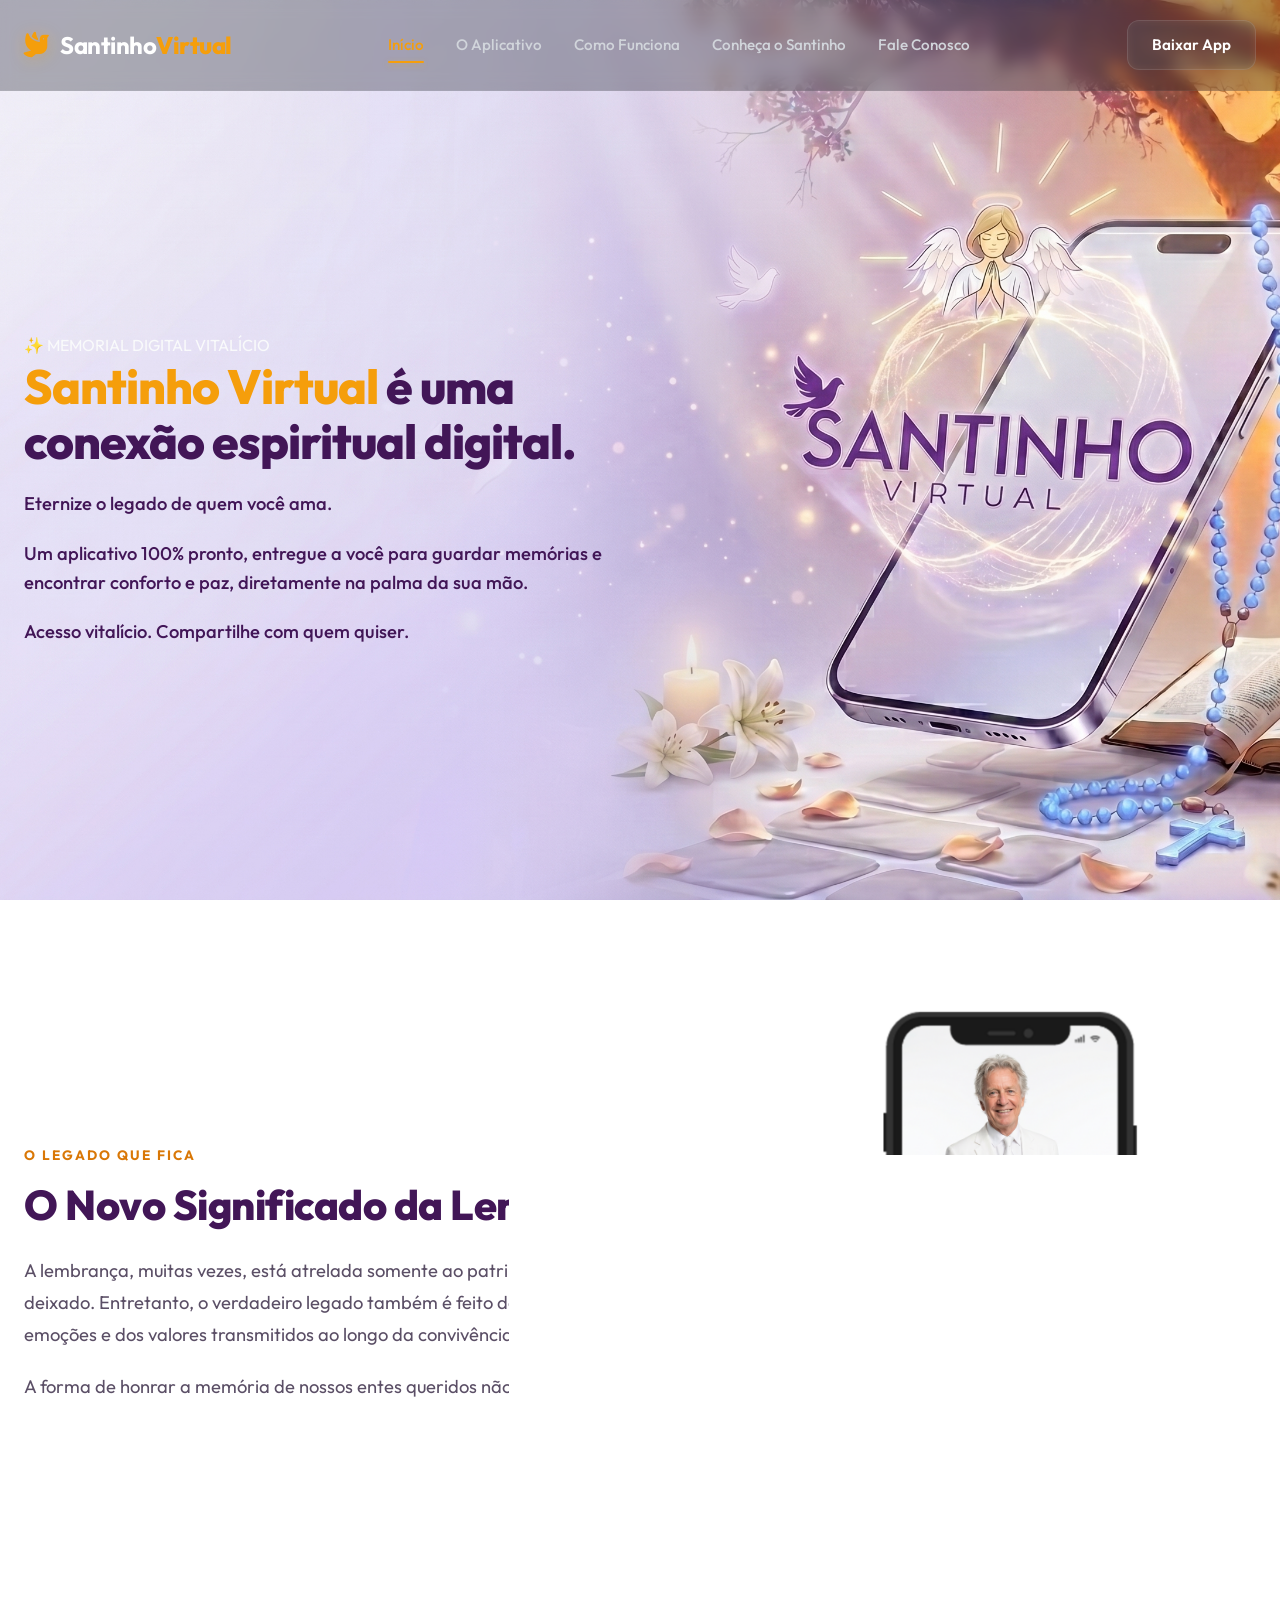
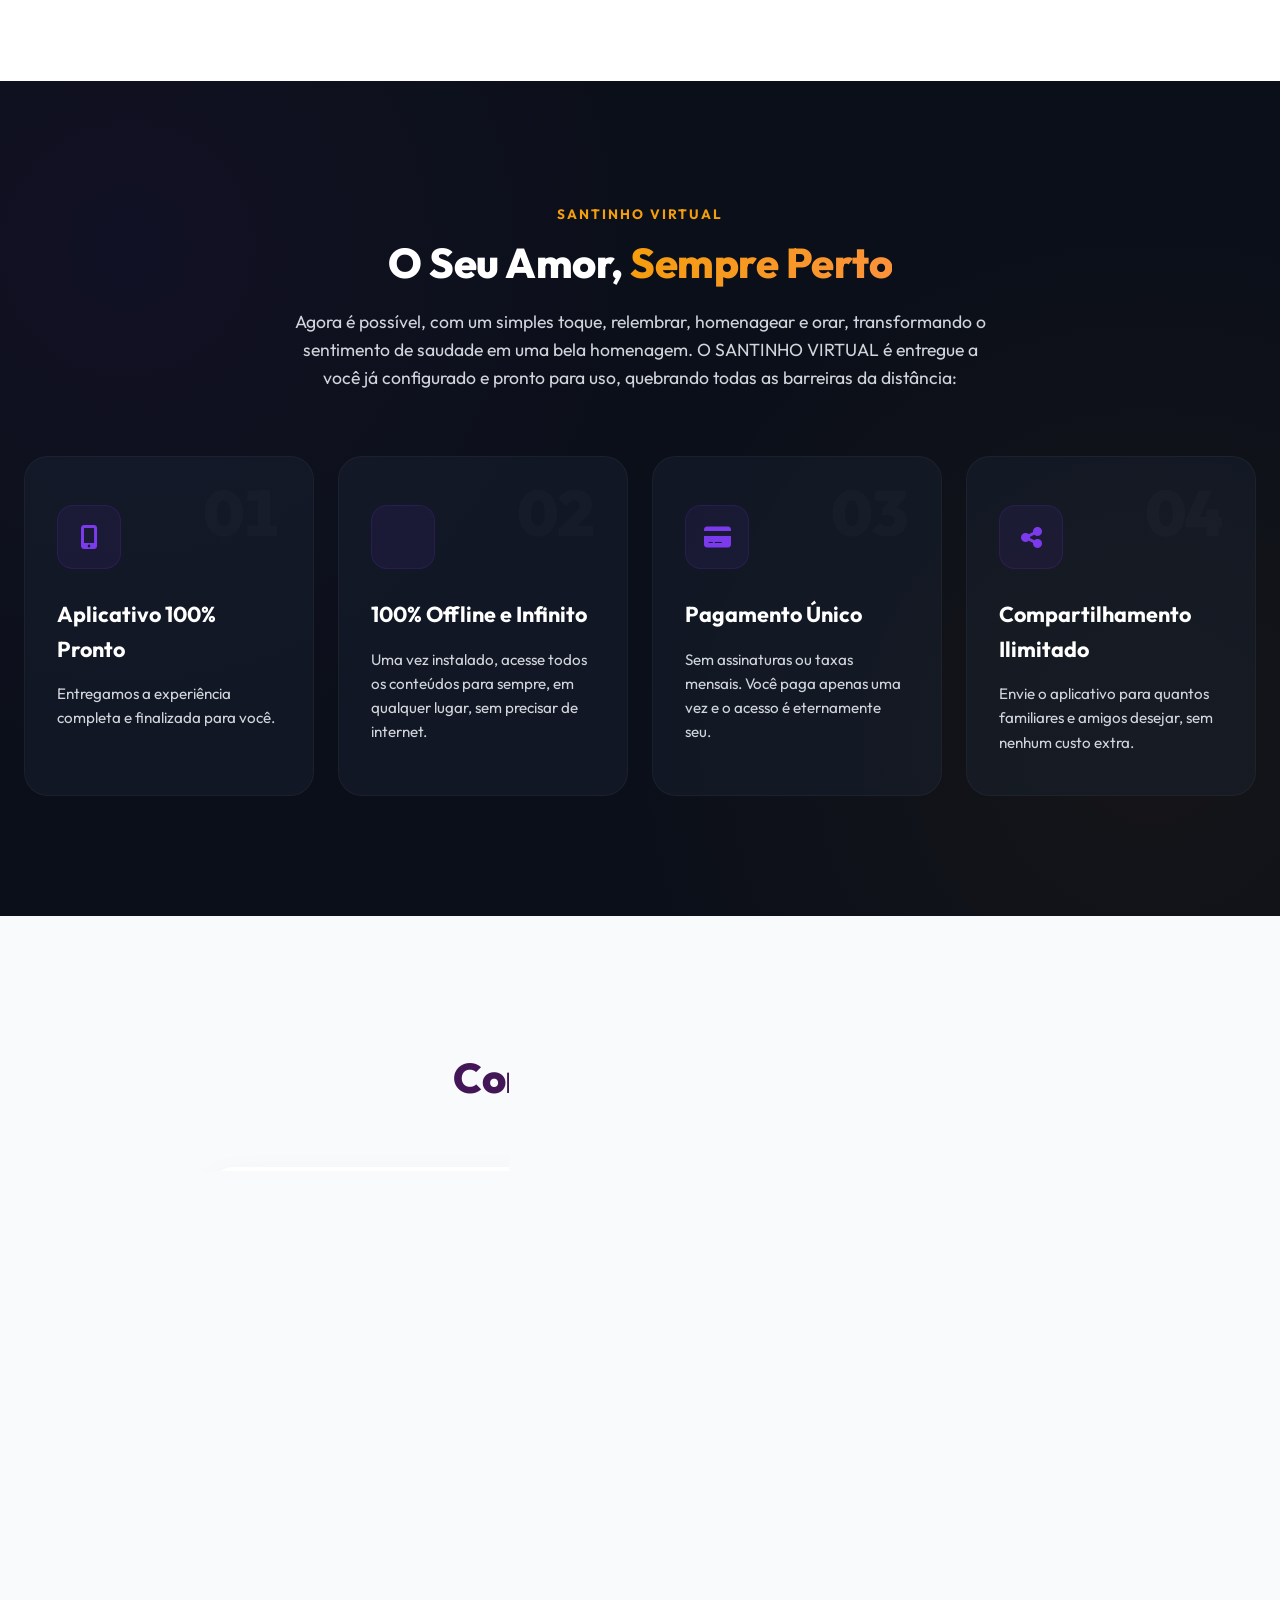
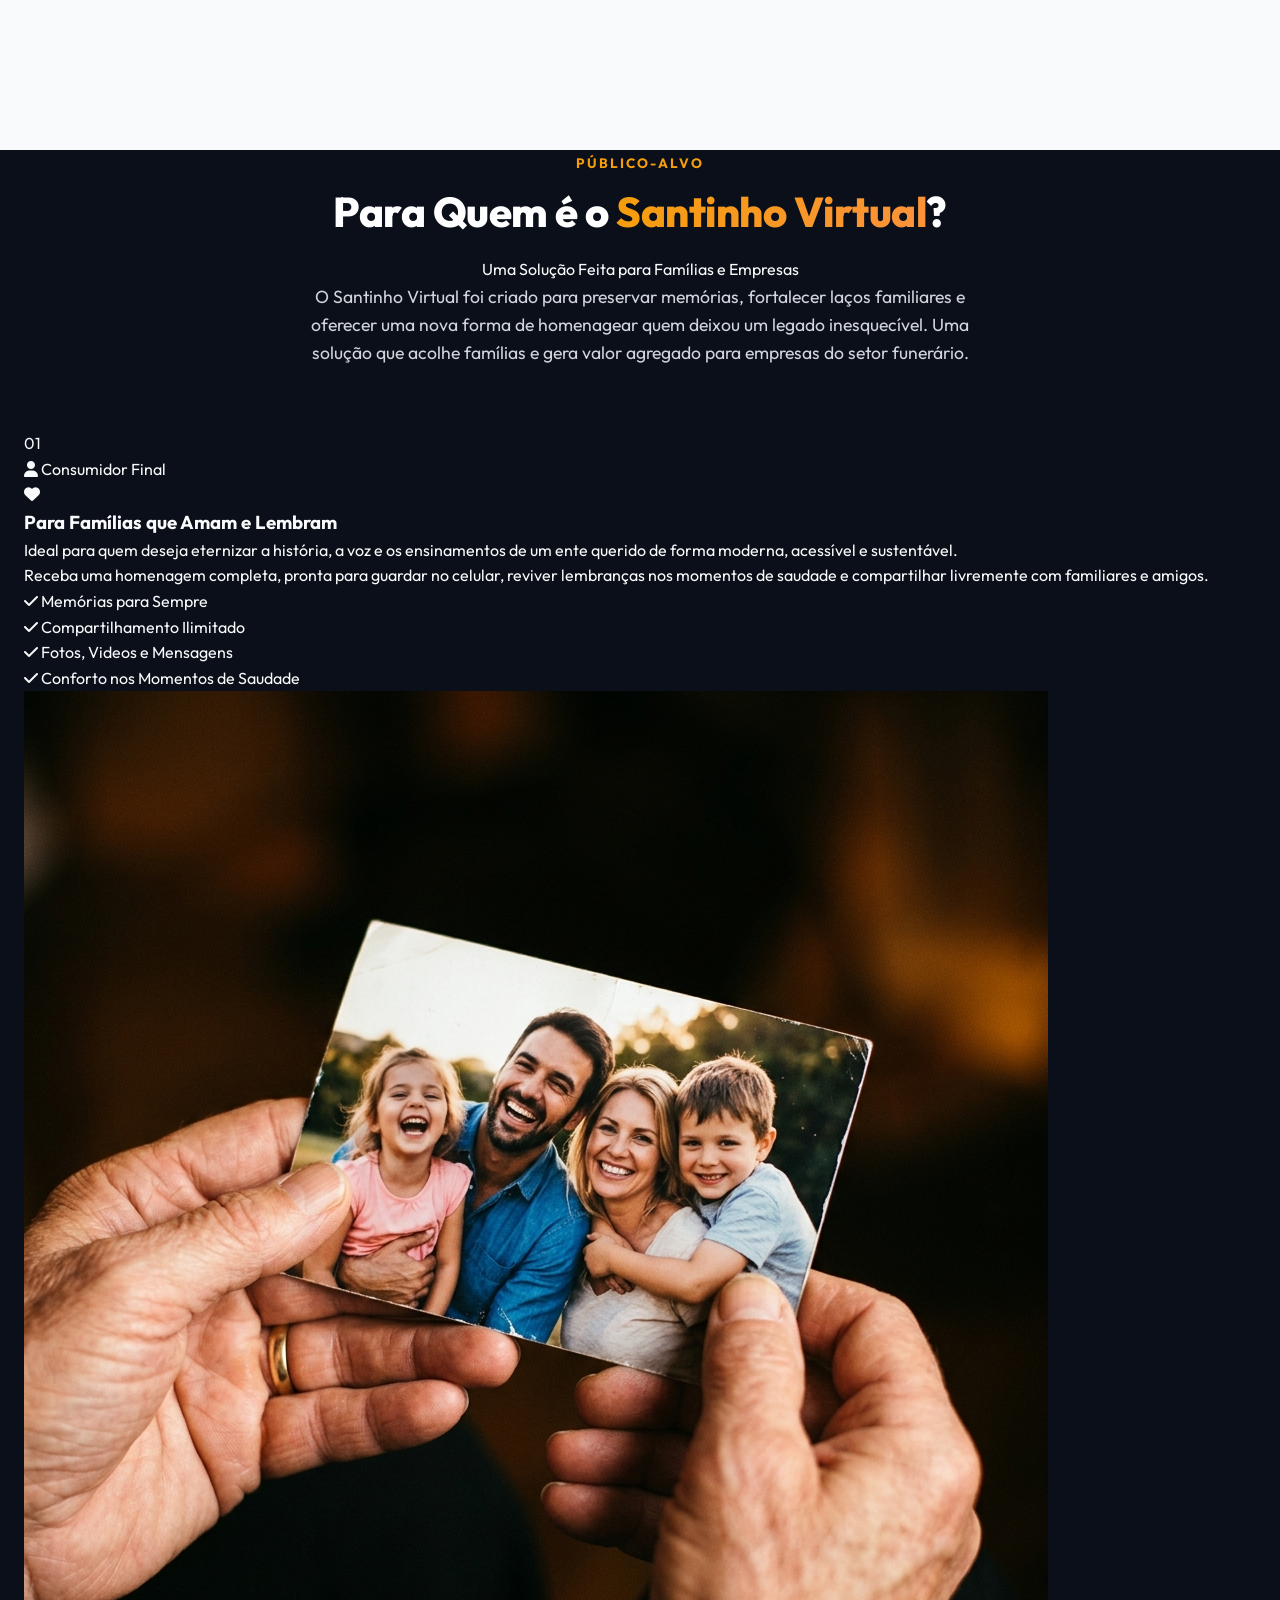
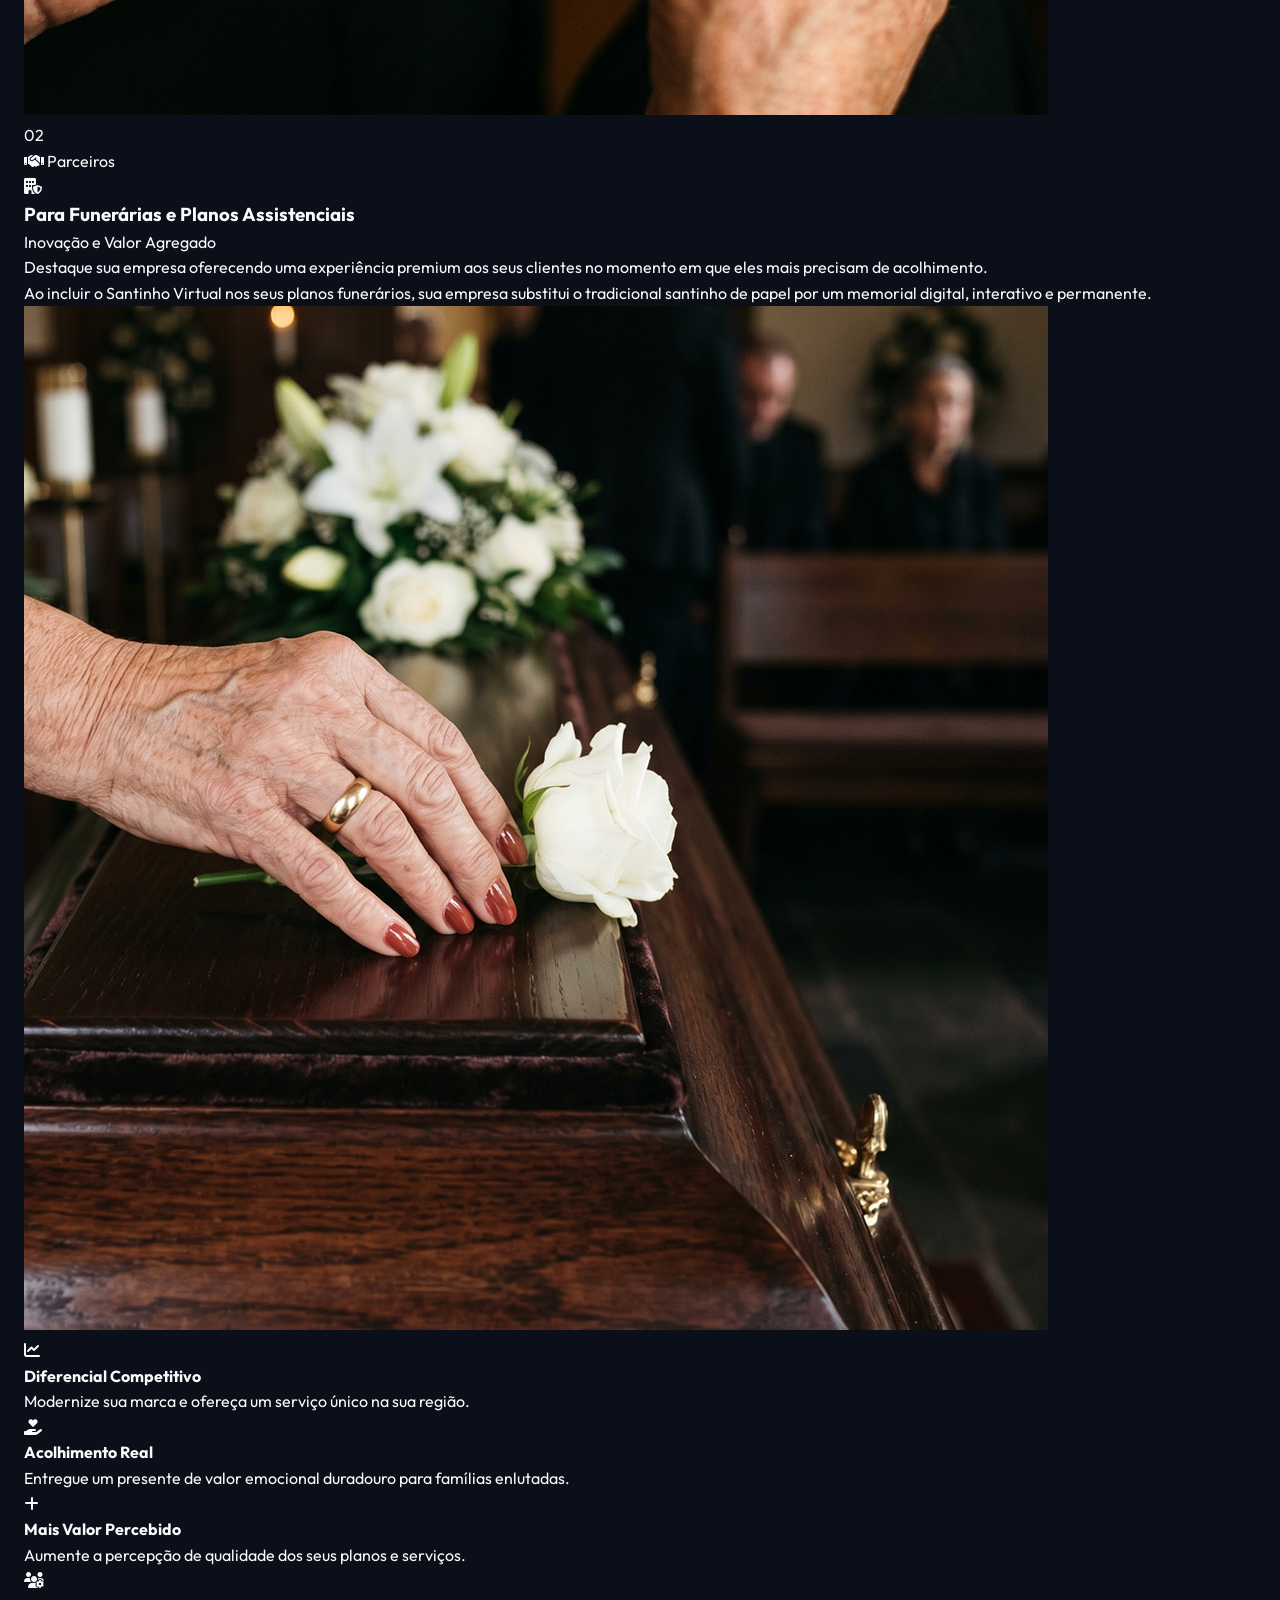
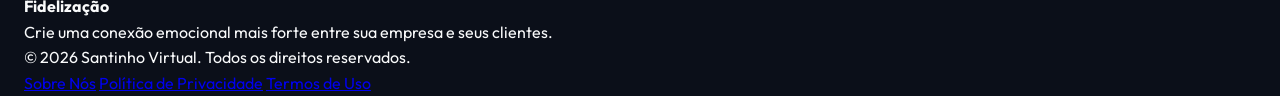
==== index.html @ 9a36e684 "chore: incrementa tags de cache busting no CSS e JS para forcar refresh" ====
<!DOCTYPE html>
<html lang="pt-BR">

<head>
    <meta charset="UTF-8">
    <meta name="viewport" content="width=device-width, initial-scale=1.0">
    <title>Santinho Virtual - Homenagens Digitais Eternas</title>
    <meta name="description"
        content="Santinho Virtual é o aplicativo ideal para preservar a memória de quem você ama de forma digna, eterna e acessível a qualquer momento.">
    <!-- Google Fonts -->
    <link rel="preconnect" href="https://fonts.googleapis.com">
    <link rel="preconnect" href="https://fonts.gstatic.com" crossorigin>
    <link href="https://fonts.googleapis.com/css2?family=Dancing+Script:wght@600;700&family=Outfit:wght@300;400;500;600;700;800&display=swap"
        rel="stylesheet">
    <!-- FontAwesome Icons for modern UI icons -->
    <link rel="stylesheet" href="https://cdnjs.cloudflare.com/ajax/libs/font-awesome/6.4.0/css/all.min.css">
    <!-- Stylesheet -->
    <link rel="stylesheet" href="style.css?v=38">
</head>

<body>

    <!-- Header / Navigation -->
    <header class="header">
        <div class="header-container">
            <div class="logo">
                <i class="fa-solid fa-dove logo-icon"></i>
                <span class="logo-text">Santinho<span>Virtual</span></span>
            </div>
            <nav class="nav-menu">
                <a href="#inicio" class="nav-link active">Início</a>
                <a href="#sobre" class="nav-link">O Aplicativo</a>
                <a href="#como-funciona" class="nav-link">Como Funciona</a>
                <a href="#conheca" class="nav-link">Conheça o Santinho</a>
                <a href="#contato" class="nav-link">Fale Conosco</a>
            </nav>
            <div class="header-cta">
                <a href="#baixar" class="btn btn-secondary">Baixar App</a>
            </div>
        </div>
    </header>

    <!-- Main Content -->
    <main>
        <!-- Hero Section -->
        <section id="inicio" class="hero-section">
            <div class="container hero-container">
                <div class="hero-content-wrapper">
                    <!-- Tag Premium for Desktop (16:9) -->
                    <div class="hero-tag-premium desktop-only">
                        <span class="tag-line"></span>✨ MEMORIAL DIGITAL VITALÍCIO
                    </div>
                    <!-- Title for Desktop (16:9) -->
                    <h1 class="hero-title desktop-only">
                        <span class="highlight-yellow">Santinho Virtual</span> é uma conexão espiritual digital.
                    </h1>



                    <div class="hero-desc-container">
                        <p class="hero-description">
                            Eternize o legado de quem você ama.
                        </p>
                        
                        <p class="hero-description">
                            Um aplicativo 100% pronto, entregue a você para guardar memórias e encontrar conforto e paz, diretamente na palma da sua mão.
                        </p>
                        
                        <p class="hero-description">
                            Acesso vitalício. Compartilhe com quem quiser.
                        </p>
                    </div>
                </div>
            </div>
        </section>

        <!-- Seção: O Novo Significado da Lembrança -->
        <section id="sobre" class="legacy-section">
            <div class="container legacy-container">
                <div class="legacy-grid">
                    
                    <!-- Text Column -->
                    <div class="legacy-content">
                        <span class="section-subtitle gold-text">O Legado que Fica</span>
                        <h2 class="legacy-title">O Novo Significado da Lembrança</h2>
                        <p class="legacy-text">
                            A lembrança, muitas vezes, está atrelada somente ao patrimônio material deixado. Entretanto, o verdadeiro legado também é feito dos ensinamentos, das emoções e dos valores transmitidos ao longo da convivência.
                        </p>
                        <p class="legacy-text">
                            A forma de honrar a memória de nossos entes queridos não pode e não deve ficar presa somente ao ato do deslocamento físico ao local da sepultura.
                        </p>
                    </div>

                    <!-- Image Column -->
                    <div class="legacy-image-wrapper">
                        <div class="mockup-glow-back"></div>
                        <div class="desktop-phone-mockup">
                            <div class="phone-dynamic-island"></div>
                            <div class="phone-screen">
                                <img src="BG IMAGENS/9x16 Jorge Montserrat.png" alt="Memorial Jorge Montserrat" class="legacy-img">
                            </div>
                        </div>
                    </div>

                </div>
            </div>
        </section>

        <!-- Como Funciona Section -->
        <section id="como-funciona" class="steps-section">
            <div class="container">
                <div class="section-header">
                    <span class="section-subtitle">Santinho Virtual</span>
                    <h2 class="section-title">O Seu Amor, <span class="highlight">Sempre Perto</span></h2>
                    <p class="section-desc">Agora é possível, com um simples toque, relembrar, homenagear e orar, transformando o sentimento de saudade em uma bela homenagem. O SANTINHO VIRTUAL é entregue a você já configurado e pronto para uso, quebrando todas as barreiras da distância:</p>
                </div>

                <div class="steps-grid">
                    <!-- Step 1 -->
                    <div class="step-card">
                        <div class="step-number">01</div>
                        <div class="step-icon-wrapper">
                            <i class="fa-solid fa-mobile-screen-button"></i>
                        </div>
                        <h3 class="step-card-title">Aplicativo 100% Pronto</h3>
                        <p class="step-card-desc">Entregamos a experiência completa e finalizada para você.</p>
                    </div>

                    <!-- Step 2 -->
                    <div class="step-card">
                        <div class="step-number">02</div>
                        <div class="step-icon-wrapper">
                            <i class="fa-solid fa-wifi-slash"></i>
                        </div>
                        <h3 class="step-card-title">100% Offline e Infinito</h3>
                        <p class="step-card-desc">Uma vez instalado, acesse todos os conteúdos para sempre, em qualquer lugar, sem precisar de internet.</p>
                    </div>

                    <!-- Step 3 -->
                    <div class="step-card">
                        <div class="step-number">03</div>
                        <div class="step-icon-wrapper">
                            <i class="fa-solid fa-credit-card"></i>
                        </div>
                        <h3 class="step-card-title">Pagamento Único</h3>
                        <p class="step-card-desc">Sem assinaturas ou taxas mensais. Você paga apenas uma vez e o acesso é eternamente seu.</p>
                    </div>

                    <!-- Step 4 -->
                    <div class="step-card">
                        <div class="step-number">04</div>
                        <div class="step-icon-wrapper">
                            <i class="fa-solid fa-share-nodes"></i>
                        </div>
                        <h3 class="step-card-title">Compartilhamento Ilimitado</h3>
                        <p class="step-card-desc">Envie o aplicativo para quantos familiares e amigos desejar, sem nenhum custo extra.</p>
                    </div>
                </div>
            </div>
        </section>

        <!-- Conheça o Santinho Video Section -->
        <section id="conheca" class="video-section">
            <div class="container">
                <div class="section-header">
                    <span class="section-subtitle">Demonstração</span>
                    <h2 class="section-title">Conheça o <span class="highlight">Santinho</span></h2>
                </div>
                <div class="video-wrapper desktop-only monitor-mockup">
                    <div class="monitor-screen">
                        <video class="app-video" id="desktop-video">
                            <source src="https://lueblrcuerycimfpcvba.supabase.co/storage/v1/object/public/SANTINHO%20VIRTUAL/SANTINHO%2016x9%20final.mp4" type="video/mp4">
                            Seu navegador não suporta a tag de vídeo.
                        </video>
                        <div class="video-overlay" id="video-overlay">
                            <div class="play-button-wrapper">
                                <div class="play-button-glow"></div>
                                <button class="custom-play-btn" aria-label="Play Video">
                                    <i class="fa-solid fa-play"></i>
                                </button>
                            </div>
                            <span class="video-overlay-text">ASSISTIR DEMONSTRAÇÃO</span>
                        </div>
                    </div>
                    <div class="monitor-stand"></div>
                    <div class="monitor-base"></div>
                </div>
                <div class="video-wrapper mobile-only">
                    <video controls class="app-video">
                        <source src="https://lueblrcuerycimfpcvba.supabase.co/storage/v1/object/public/SANTINHO%20VIRTUAL/SANTINHO%209x16%20final.mp4" type="video/mp4">
                        Seu navegador não suporta a tag de vídeo.
                    </video>
                </div>
            </div>
        </section>

        <!-- Para Quem é o Santinho Virtual Section -->
        <section id="para-quem" class="audience-section desktop-only">
            <div class="container">
                <div class="section-header">
                    <span class="section-subtitle">Público-Alvo</span>
                    <h2 class="section-title highlight-main-title">Para Quem é o <span class="highlight">Santinho Virtual</span>?</h2>
                    <p class="section-subtitle-highlight">Uma Solução Feita para Famílias e Empresas</p>
                    <p class="section-desc">O Santinho Virtual foi criado para preservar memórias, fortalecer laços familiares e oferecer uma nova forma de homenagear quem deixou um legado inesquecível. Uma solução que acolhe famílias e gera valor agregado para empresas do setor funerário.</p>
                </div>
                
                <div class="audience-grid">
                    <!-- CARD 01 - CONSUMIDOR FINAL -->
                    <div class="audience-box family-box">
                        <div class="audience-number">01</div>
                        <div class="box-badge purple-badge"><i class="fa-solid fa-user"></i> Consumidor Final</div>
                        
                        <div class="audience-icon-wrapper family-icon">
                            <i class="fa-solid fa-heart"></i>
                        </div>
                        
                        <h3 class="audience-card-title">Para Famílias que Amam e Lembram</h3>
                        
                        <div class="audience-card-desc">
                            <p class="highlight-text-purple">Ideal para quem deseja eternizar a história, a voz e os ensinamentos de um ente querido de forma moderna, acessível e sustentável.</p>
                            <p>Receba uma homenagem completa, pronta para guardar no celular, reviver lembranças nos momentos de saudade e compartilhar livremente com familiares e amigos.</p>
                        </div>
                        
                        <!-- Badges Grid -->
                        <div class="audience-badges-grid">
                            <div class="badge-item"><i class="fa-solid fa-check check-icon"></i> Memórias para Sempre</div>
                            <div class="badge-item"><i class="fa-solid fa-check check-icon"></i> Compartilhamento Ilimitado</div>
                            <div class="badge-item"><i class="fa-solid fa-check check-icon"></i> Fotos, Videos e Mensagens</div>
                            <div class="badge-item"><i class="fa-solid fa-check check-icon"></i> Conforto nos Momentos de Saudade</div>
                        </div>
                        
                        <!-- Emotional Image Wrapper -->
                        <div class="emotional-image-container">
                            <img src="BG IMAGENS/family_memories.png" alt="Memórias de Família" class="emotional-img">
                            <div class="emotional-img-overlay"></div>
                        </div>
                    </div>
                    
                    <!-- CARD 02 - PARCEIROS -->
                    <div class="audience-box business-box">
                        <div class="audience-number">02</div>
                        <div class="box-badge blue-badge"><i class="fa-solid fa-handshake"></i> Parceiros</div>
                        
                        <div class="audience-icon-wrapper business-icon">
                            <i class="fa-solid fa-building-shield"></i>
                        </div>
                        
                        <h3 class="audience-card-title">Para Funerárias e Planos Assistenciais</h3>
                        <div class="business-subtitle-accent">Inovação e Valor Agregado</div>
                        
                        <div class="audience-card-desc">
                            <p class="highlight-text-blue">Destaque sua empresa oferecendo uma experiência premium aos seus clientes no momento em que eles mais precisam de acolhimento.</p>
                            <p>Ao incluir o Santinho Virtual nos seus planos funerários, sua empresa substitui o tradicional santinho de papel por um memorial digital, interativo e permanente.</p>
                        </div>
                        
                        <!-- Emotional Image Wrapper -->
                        <div class="emotional-image-container">
                            <img src="BG IMAGENS/Mao flor2.jpg" alt="Acolhimento Corporativo" class="emotional-img">
                            <div class="emotional-img-overlay"></div>
                        </div>
                        
                        <!-- Differentials Grid -->
                        <div class="differentials-grid">
                            <!-- Box 1 -->
                            <div class="diff-card">
                                <div class="diff-icon"><i class="fa-solid fa-chart-line"></i></div>
                                <h4>Diferencial Competitivo</h4>
                                <p>Modernize sua marca e ofereça um serviço único na sua região.</p>
                            </div>
                            <!-- Box 2 -->
                            <div class="diff-card">
                                <div class="diff-icon"><i class="fa-solid fa-hand-holding-heart"></i></div>
                                <h4>Acolhimento Real</h4>
                                <p>Entregue um presente de valor emocional duradouro para famílias enlutadas.</p>
                            </div>
                            <!-- Box 3 -->
                            <div class="diff-card">
                                <div class="diff-icon"><i class="fa-solid fa-plus"></i></div>
                                <h4>Mais Valor Percebido</h4>
                                <p>Aumente a percepção de qualidade dos seus planos e serviços.</p>
                            </div>
                            <!-- Box 4 -->
                            <div class="diff-card">
                                <div class="diff-icon"><i class="fa-solid fa-users-gear"></i></div>
                                <h4>Fidelização</h4>
                                <p>Crie uma conexão emocional mais forte entre sua empresa e seus clientes.</p>
                            </div>
                        </div>
                    </div>
                </div>
            </div>
        </section>

    </main>

    <!-- Fale Conosco / Rodapé -->
    <footer id="contato" class="footer-section">
        <div class="container footer-container">
            <!-- Bottom Footer Area -->
            <div class="footer-bottom">
                <p>&copy; 2026 Santinho Virtual. Todos os direitos reservados.</p>
                <div class="footer-links">
                    <a href="#inicio">Sobre Nós</a>
                    <a href="#privacidade">Política de Privacidade</a>
                    <a href="#termos">Termos de Uso</a>
                </div>
            </div>
        </div>
    </footer>

    <!-- JavaScript -->
    <script src="main.js?v=38"></script>
</body>

</html>
---- style.css ----
/* Design System & Variables */
:root {
    --primary-color: #5b21b6; /* Rich Purple */
    --primary-light: #7c3aed;
    --accent-color: #d97706; /* Warm Amber/Gold */
    --accent-light: #f59e0b;
    --text-main: #f9fafb; /* Off-white for high contrast on dark bg */
    --text-muted: #d1d5db; /* Light gray */
    --bg-overlay: rgba(10, 15, 30, 0.45); /* Dark screen for legibility */
    --glass-bg: rgba(15, 23, 42, 0.65); /* Modern slate glass */
    --glass-border: rgba(255, 255, 255, 0.08);
    --gold: #f59e0b;
    --font-sans: 'Outfit', sans-serif;
    --transition-smooth: all 0.4s cubic-bezier(0.16, 1, 0.3, 1);
    --transition-fast: all 0.2s ease;
    --border-radius-lg: 24px;
    --border-radius-md: 12px;
}

/* CSS Reset & Base Settings */
* {
    margin: 0;
    padding: 0;
    box-sizing: border-box;
}

html {
    scroll-behavior: smooth;
    font-family: var(--font-sans);
    background-color: #0b0f19;
    color: var(--text-main);
}

body {
    min-height: 100vh;
    overflow-x: hidden;
    line-height: 1.6;
}

/* Scrollbar Customization */
::-webkit-scrollbar {
    width: 8px;
}
::-webkit-scrollbar-track {
    background: #0b0f19;
}
::-webkit-scrollbar-thumb {
    background: #1e293b;
    border-radius: 4px;
}
::-webkit-scrollbar-thumb:hover {
    background: var(--primary-light);
}

/* Layout Utilities */
.container {
    width: 100%;
    max-width: 1280px;
    margin: 0 auto;
    padding: 0 24px;
}

.mobile-only {
    display: none !important;
}

/* Header & Navigation Styling */
.header {
    position: fixed;
    top: 0;
    left: 0;
    width: 100%;
    z-index: 1000;
    padding: 20px 0;
    background: rgba(11, 15, 25, 0.3);
    backdrop-filter: blur(8px);
    -webkit-backdrop-filter: blur(8px);
    border-bottom: 1px solid rgba(255, 255, 255, 0.04);
    transition: var(--transition-smooth);
}

.header.scrolled {
    padding: 12px 0;
    background: rgba(11, 15, 25, 0.85);
    border-bottom: 1px solid rgba(255, 255, 255, 0.08);
}

.header-container {
    display: flex;
    justify-content: space-between;
    align-items: center;
    max-width: 1280px;
    margin: 0 auto;
    padding: 0 24px;
}

.logo {
    display: flex;
    align-items: center;
    gap: 10px;
    text-decoration: none;
    font-size: 1.5rem;
    font-weight: 700;
    color: #fff;
    cursor: pointer;
}

.logo-icon {
    color: var(--accent-light);
    font-size: 1.6rem;
    filter: drop-shadow(0 2px 8px rgba(245, 158, 11, 0.3));
    animation: float 4s ease-in-out infinite;
}

.logo-text {
    letter-spacing: -0.5px;
}

.logo-text span {
    color: var(--accent-light);
    font-weight: 800;
}

.nav-menu {
    display: flex;
    align-items: center;
    gap: 32px;
}

.nav-link {
    text-decoration: none;
    color: var(--text-muted);
    font-size: 0.95rem;
    font-weight: 500;
    transition: var(--transition-fast);
    position: relative;
    padding: 6px 0;
}

.nav-link:hover {
    color: #fff;
}

.nav-link.active {
    color: var(--accent-light);
}

.nav-link.active::after {
    content: '';
    position: absolute;
    bottom: 0;
    left: 0;
    width: 100%;
    height: 2px;
    background: var(--accent-light);
    border-radius: 2px;
    box-shadow: 0 2px 6px rgba(245, 158, 11, 0.4);
}

/* Buttons System */
.btn {
    display: inline-flex;
    align-items: center;
    justify-content: center;
    gap: 10px;
    padding: 12px 24px;
    border-radius: var(--border-radius-md);
    font-weight: 600;
    font-size: 0.95rem;
    text-decoration: none;
    cursor: pointer;
    transition: var(--transition-smooth);
    border: none;
}

.btn-primary {
    background: linear-gradient(135deg, var(--primary-light) 0%, var(--primary-color) 100%);
    color: #fff;
    box-shadow: 0 4px 20px rgba(124, 58, 237, 0.3);
}

.btn-primary:hover {
    transform: translateY(-2px);
    box-shadow: 0 8px 25px rgba(124, 58, 237, 0.5);
    background: linear-gradient(135deg, #8b5cf6 0%, #6d28d9 100%);
}

.btn-primary:active {
    transform: translateY(0);
}

.btn-secondary {
    background: rgba(255, 255, 255, 0.1);
    color: #fff;
    border: 1px solid rgba(255, 255, 255, 0.1);
    backdrop-filter: blur(5px);
    -webkit-backdrop-filter: blur(5px);
}

.btn-secondary:hover {
    background: rgba(255, 255, 255, 0.2);
    border-color: rgba(255, 255, 255, 0.3);
}

.btn-outline {
    background: transparent;
    color: #fff;
    border: 1.5px solid rgba(255, 255, 255, 0.3);
}

.btn-outline:hover {
    background: rgba(255, 255, 255, 0.08);
    border-color: #fff;
}

.btn-lg {
    padding: 16px 36px;
    font-size: 1.05rem;
    border-radius: 16px;
}

.text-gold {
    color: var(--gold);
}

/* Hero Section Base */
.hero-section {
    position: relative;
    min-height: 100vh;
    width: 100%;
    display: flex;
    align-items: center;
    padding-top: 100px; /* Leave space for Header */
    
    /* Background Default - Desktop (16:9) */
    background-image: url('BG IMAGENS/bg 16x9 tela 1.jpeg');
    background-size: cover;
    background-position: center;
    background-repeat: no-repeat;
    background-attachment: scroll;
}

/* Dark subtle overlay - DISABLED TO MAKE BG 100% SHARP */
.hero-overlay {
    display: none;
}

/* Hero Container */
.hero-container {
    position: relative;
    z-index: 2;
    display: flex;
    justify-content: flex-start;
    align-items: center;
    min-height: calc(100vh - 100px);
    width: 100%;
}

.hero-content-wrapper {
    max-width: 650px;
    width: 100%;
    animation: fadeInUp 1s cubic-bezier(0.16, 1, 0.3, 1) forwards;
}

/* Text directly on top of BG - No Box */
.hero-card {
    position: relative;
    overflow: visible;
    padding: 0;
}

/* Glow element disabled */
.hero-card::before {
    display: none;
}

.hero-badge {
    position: relative;
    z-index: 1;
    display: inline-flex;
    align-items: center;
    gap: 8px;
    background: rgba(245, 158, 11, 0.1);
    border: 1px solid rgba(245, 158, 11, 0.2);
    color: var(--accent-light);
    padding: 6px 16px;
    border-radius: 100px;
    font-size: 0.85rem;
    font-weight: 600;
    text-transform: uppercase;
    letter-spacing: 1px;
    margin-bottom: 24px;
}

.hero-title {
    position: relative;
    z-index: 1;
    font-size: 3rem;
    line-height: 1.15;
    font-weight: 800;
    color: #421657;
    margin-bottom: 20px;
    letter-spacing: -1px;
}

.hero-title .highlight-yellow {
    color: var(--accent-light);
}

.hero-title .highlight {
    background: none;
    -webkit-background-clip: initial;
    -webkit-text-fill-color: initial;
    color: #421657;
}

.hero-description {
    position: relative;
    z-index: 1;
    font-size: 1.15rem;
    color: #421657;
    margin-bottom: 20px;
    font-weight: 500;
}

.hero-actions {
    position: relative;
    z-index: 1;
    display: flex;
    flex-wrap: wrap;
    gap: 16px;
    margin-bottom: 40px;
}

.hero-features {
    position: relative;
    z-index: 1;
    display: grid;
    grid-template-columns: repeat(3, 1fr);
    gap: 16px;
    border-top: 1px solid rgba(255, 255, 255, 0.08);
    padding-top: 24px;
}

.feature-item {
    display: flex;
    flex-direction: column;
    gap: 8px;
    font-size: 0.85rem;
    color: #421657;
    font-weight: 600;
}

.feature-item i {
    font-size: 1.25rem;
    color: var(--accent-light);
}

/* Animations */
@keyframes float {
    0%, 100% {
        transform: translateY(0);
    }
    50% {
        transform: translateY(-4px);
    }
}

@keyframes fadeInUp {
    from {
        opacity: 0;
        transform: translateY(40px);
    }
    to {
        opacity: 1;
        transform: translateY(0);
    }
}

/* Media Queries for Responsiveness */

/* Responsive Background Change & Typography */
@media (max-width: 1024px) {
    .hero-title {
        font-size: 2.5rem;
    }
}

/* Tablet & Mobile Breakpoint */
@media (max-width: 768px) {
    /* Set Mobile Background - (9:16) */
    .hero-section {
        background-image: url('BG IMAGENS/bg 9X16 tela1.png');
        background-attachment: scroll;
        background-position: center top;
        padding-top: 80px;
        min-height: 100vh;
        display: flex;
        align-items: flex-end; /* Align card to bottom on mobile */
        padding-bottom: 40px;
    }

      .hero-overlay {
          display: none;
      }

      .hero-container {
          min-height: auto;
          padding: 0 16px;
      }

      .hero-card {
          padding: 0;
          border-radius: 0;
          background: transparent;
          border: none;
          backdrop-filter: none;
          box-shadow: none;
      }

    .nav-menu {
        display: none; /* We can add mobile menu in future steps */
    }

    .header-cta {
        display: none;
    }

    .desktop-only {
        display: none !important;
    }

    .mobile-only {
        display: block !important;
    }

    .hero-title {
        font-size: 2.1rem;
        line-height: 1.2;
    }

    .hero-title.mobile-only {
        font-family: 'Dancing Script', cursive;
        font-weight: 600;
        font-size: 3.4rem;
        line-height: 1.1;
        color: #fff;
        text-align: center;
        margin: 0 auto;
        letter-spacing: 0;
    }

    .hero-description {
        display: none;
    }

    .hero-actions {
        flex-direction: column;
        width: 100%;
        gap: 12px;
    }

    .hero-actions .btn {
        width: 100%;
    }

    .hero-features {
        grid-template-columns: 1fr;
        gap: 12px;
        padding-top: 20px;
    }

    .feature-item {
        flex-direction: row;
        align-items: center;
        gap: 12px;
    }
}

/* Legacy Section (O Novo Significado da Lembrança) */
.legacy-section {
    background-color: #ffffff;
    padding: 100px 0;
    color: #421657;
    position: relative;
    z-index: 10;
}

.legacy-grid {
    display: grid;
    grid-template-columns: 1.15fr 0.85fr;
    gap: 64px;
    align-items: center;
}

.legacy-content {
    display: flex;
    flex-direction: column;
    align-items: flex-start;
}

.legacy-content .gold-text {
    color: var(--accent-color);
}

.legacy-title {
    font-size: 2.6rem;
    font-weight: 800;
    color: #421657;
    line-height: 1.25;
    margin-bottom: 24px;
    letter-spacing: -0.5px;
}

.legacy-text {
    font-size: 1.15rem;
    color: #5b4f66; /* Elegant soft dark purple-slate for reading on white */
    line-height: 1.75;
    margin-bottom: 20px;
    font-weight: 400;
}

.legacy-text:last-of-type {
    margin-bottom: 0;
}

.legacy-image-wrapper {
    display: flex;
    justify-content: center;
    align-items: center;
}

.legacy-img {
    max-width: 320px;
    width: 100%;
    height: auto;
}

/* Media Query overrides for Legacy Section */
@media (max-width: 1024px) {
    .legacy-grid {
        gap: 40px;
    }
    .legacy-title {
        font-size: 2.2rem;
    }
}

@media (max-width: 768px) {
    .legacy-section {
        padding: 70px 0;
    }
    .legacy-grid {
        grid-template-columns: 1fr;
        gap: 48px;
    }
    .legacy-content {
        align-items: center;
        text-align: center;
    }
    .legacy-img {
        max-width: 270px;
    }
}

/* Video Section (Conheça o Santinho) */
.video-section {
    background-color: #f8fafc;
    padding: 100px 0;
    color: #421657;
    text-align: center;
    position: relative;
    z-index: 10;
}

.video-section .section-title {
    color: #421657;
    margin-bottom: 40px;
}

.video-section .section-subtitle {
    color: var(--accent-color);
}

.video-wrapper {
    max-width: 860px;
    width: 100%;
    margin: 0 auto;
    border-radius: var(--border-radius-lg);
    overflow: hidden;
    box-shadow: 0 20px 40px rgba(0, 0, 0, 0.08);
    aspect-ratio: 16 / 9;
    background: #000;
    border: 4px solid #ffffff;
}

.app-video {
    width: 100%;
    height: 100%;
    display: block;
    object-fit: cover;
}

.video-wrapper.mobile-only {
    max-width: 340px;
    aspect-ratio: 9 / 16;
}

/* Responsiveness for Video Section */
@media (max-width: 768px) {
    .video-section {
        padding: 70px 0;
    }
    .video-wrapper {
        border-radius: var(--border-radius-md);
        border-width: 2px;
    }
}

/* Steps Section (Como Funciona) */
.steps-section {
    padding: 120px 0;
    position: relative;
    background: radial-gradient(circle at 10% 20%, rgba(124, 58, 237, 0.05) 0%, transparent 40%),
                radial-gradient(circle at 90% 80%, rgba(245, 158, 11, 0.04) 0%, transparent 40%),
                #0b0f19;
    overflow: hidden;
}

.section-header {
    text-align: center;
    max-width: 700px;
    margin: 0 auto 64px auto;
}

.section-subtitle {
    display: inline-block;
    color: var(--accent-light);
    font-size: 0.85rem;
    font-weight: 700;
    text-transform: uppercase;
    letter-spacing: 2px;
    margin-bottom: 12px;
}

.section-title {
    font-size: 2.6rem;
    font-weight: 800;
    color: #fff;
    line-height: 1.2;
    margin-bottom: 20px;
    letter-spacing: -0.5px;
}

.section-title .highlight {
    background: linear-gradient(120deg, var(--accent-light) 0%, #fb923c 100%);
    -webkit-background-clip: text;
    -webkit-text-fill-color: transparent;
}

.section-desc {
    color: var(--text-muted);
    font-size: 1.1rem;
    line-height: 1.6;
}

.steps-grid {
    display: grid;
    grid-template-columns: repeat(4, 1fr);
    gap: 24px;
}

.step-card {
    background: rgba(30, 41, 59, 0.35);
    border: 1px solid rgba(255, 255, 255, 0.04);
    border-radius: var(--border-radius-lg);
    padding: 48px 32px 40px 32px;
    position: relative;
    overflow: hidden;
    transition: var(--transition-smooth);
    display: flex;
    flex-direction: column;
    align-items: flex-start;
}

.step-card::before {
    content: '';
    position: absolute;
    top: 0;
    left: 0;
    width: 100%;
    height: 100%;
    background: linear-gradient(180deg, rgba(124, 58, 237, 0.05) 0%, transparent 100%);
    opacity: 0;
    transition: var(--transition-smooth);
    pointer-events: none;
}

.step-card:hover {
    transform: translateY(-8px);
    border-color: rgba(124, 58, 237, 0.25);
    background: rgba(30, 41, 59, 0.5);
    box-shadow: 0 20px 40px rgba(0, 0, 0, 0.4);
}

.step-card:hover::before {
    opacity: 1;
}

.step-number {
    position: absolute;
    top: 24px;
    right: 32px;
    font-size: 4rem;
    font-weight: 900;
    color: rgba(255, 255, 255, 0.02);
    line-height: 1;
    pointer-events: none;
    transition: var(--transition-smooth);
    font-feature-settings: "tnum";
}

.step-card:hover .step-number {
    color: rgba(124, 58, 237, 0.08);
    transform: scale(1.05);
}

.step-icon-wrapper {
    width: 64px;
    height: 64px;
    border-radius: 16px;
    background: rgba(124, 58, 237, 0.08);
    border: 1px solid rgba(124, 58, 237, 0.15);
    display: flex;
    align-items: center;
    justify-content: center;
    font-size: 1.5rem;
    color: var(--primary-light);
    margin-bottom: 28px;
    transition: var(--transition-smooth);
    position: relative;
    z-index: 1;
}

.step-card:hover .step-icon-wrapper {
    background: linear-gradient(135deg, var(--primary-light) 0%, var(--primary-color) 100%);
    color: #fff;
    border-color: transparent;
    box-shadow: 0 8px 20px rgba(124, 58, 237, 0.4);
    transform: rotate(6deg) scale(1.05);
}

.step-card-title {
    font-size: 1.35rem;
    font-weight: 700;
    color: #fff;
    margin-bottom: 16px;
    position: relative;
    z-index: 1;
}

.step-card-desc {
    font-size: 0.95rem;
    color: var(--text-muted);
    line-height: 1.6;
    position: relative;
    z-index: 1;
}

/* Responsive steps styling */
@media (max-width: 1024px) {
    .section-title {
        font-size: 2.2rem;
    }
    .steps-grid {
        grid-template-columns: repeat(2, 1fr);
        gap: 20px;
    }
    .step-card {
        padding: 36px 24px 32px 24px;
    }
}

@media (max-width: 768px) {
    .steps-section {
        padding: 80px 0;
    }
    .section-title {
        font-size: 1.9rem;
    }
    .section-desc {
        font-size: 1rem;
    }
    .steps-grid {
        grid-template-columns: 1fr;
        gap: 24px;
    }
    .step-card {
        align-items: center;
        text-align: center;
    }
    .step-icon-wrapper {
        margin-bottom: 20px;
}

/* ==========================================================================
   New Premium Responsive Audience Section (Para Quem é)
   ========================================================================== */
.audience-section {
    background: radial-gradient(circle at 15% 15%, rgba(124, 58, 237, 0.05) 0%, transparent 50%),
                radial-gradient(circle at 85% 85%, rgba(37, 99, 235, 0.04) 0%, transparent 50%),
                #080b11;
    padding: 120px 0;
    color: #f9fafb;
    position: relative;
    z-index: 10;
}

.highlight-main-title {
    font-size: 3.2rem !important;
    letter-spacing: -1.5px;
    margin-bottom: 16px !important;
    text-shadow: 0 4px 20px rgba(0, 0, 0, 0.5);
}

.section-subtitle-highlight {
    font-size: 1.45rem;
    font-weight: 700;
    color: var(--accent-light);
    margin-bottom: 24px;
    letter-spacing: -0.5px;
    background: linear-gradient(120deg, var(--accent-light) 0%, #fb923c 100%);
    -webkit-background-clip: text;
    -webkit-text-fill-color: transparent;
    display: inline-block;
}

.audience-grid {
    display: grid;
    grid-template-columns: 1fr 1fr;
    gap: 40px;
    align-items: stretch;
    margin-top: 60px;
}

/* Glassmorphism Premium Cards */
.audience-box {
    background: rgba(17, 24, 39, 0.45);
    border: 1px solid rgba(255, 255, 255, 0.03);
    border-radius: 32px;
    padding: 56px 48px;
    position: relative;
    overflow: hidden;
    transition: all 0.6s cubic-bezier(0.16, 1, 0.3, 1);
    display: flex;
    flex-direction: column;
    backdrop-filter: blur(20px);
    -webkit-backdrop-filter: blur(20px);
}

.audience-box::before {
    content: '';
    position: absolute;
    top: 0;
    left: 0;
    width: 100%;
    height: 100%;
    background: linear-gradient(180deg, rgba(255, 255, 255, 0.02) 0%, transparent 100%);
    opacity: 1;
    pointer-events: none;
    z-index: 1;
}

.audience-box:hover {
    transform: translateY(-12px);
    border-color: rgba(255, 255, 255, 0.08);
}

/* Contrast theme: Family (Blue-Violet, Gold Glow) */
.family-box {
    background: linear-gradient(135deg, rgba(88, 28, 135, 0.1) 0%, rgba(17, 24, 39, 0.45) 60%);
    box-shadow: 0 30px 60px rgba(0, 0, 0, 0.4),
                inset 0 0 40px rgba(124, 58, 237, 0.05);
}

.family-box:hover {
    box-shadow: 0 40px 85px rgba(0, 0, 0, 0.7),
                0 0 50px rgba(245, 158, 11, 0.2), /* Discreet gold glow */
                inset 0 0 30px rgba(124, 58, 237, 0.1);
    border-color: rgba(245, 158, 11, 0.35); /* Glowing gold border */
}

/* Contrast theme: Partners (Dark Blue Premium, Gold details) */
.business-box {
    background: linear-gradient(135deg, rgba(30, 41, 59, 0.15) 0%, rgba(15, 23, 42, 0.5) 70%);
    box-shadow: 0 30px 60px rgba(0, 0, 0, 0.4),
                inset 0 0 40px rgba(37, 99, 235, 0.05);
}

.business-box:hover {
    box-shadow: 0 40px 85px rgba(0, 0, 0, 0.7),
                0 0 45px rgba(245, 158, 11, 0.12), /* Discreet gold glow */
                inset 0 0 30px rgba(37, 99, 235, 0.1);
    border-color: rgba(245, 158, 11, 0.3); /* Gold details on border */
}

/* Watermark giant transparent numbers */
.audience-number {
    position: absolute;
    top: 32px;
    right: 48px;
    font-size: 8rem;
    font-weight: 900;
    color: rgba(255, 255, 255, 0.012);
    line-height: 1;
    pointer-events: none;
    transition: all 0.6s cubic-bezier(0.16, 1, 0.3, 1);
    font-feature-settings: "tnum";
    z-index: 1;
}

.family-box:hover .audience-number {
    color: rgba(124, 58, 237, 0.06);
    transform: scale(1.1) translateY(-5px);
}

.business-box:hover .audience-number {
    color: rgba(37, 99, 235, 0.06);
    transform: scale(1.1) translateY(-5px);
}

/* Badges */
.box-badge {
    align-self: flex-start;
    font-size: 0.75rem;
    font-weight: 700;
    text-transform: uppercase;
    letter-spacing: 2px;
    padding: 7px 16px;
    border-radius: 50px;
    margin-bottom: 36px;
    display: inline-flex;
    align-items: center;
    gap: 8px;
    z-index: 2;
}

.purple-badge {
    background: rgba(124, 58, 237, 0.12);
    border: 1px solid rgba(124, 58, 237, 0.2);
    color: #c084fc;
}

.blue-badge {
    background: rgba(37, 99, 235, 0.12);
    border: 1px solid rgba(37, 99, 235, 0.2);
    color: #60a5fa;
}

/* Modern Icon Containers */
.audience-icon-wrapper {
    width: 64px;
    height: 64px;
    border-radius: 20px;
    display: flex;
    align-items: center;
    justify-content: center;
    font-size: 1.6rem;
    margin-bottom: 28px;
    transition: all 0.6s cubic-bezier(0.16, 1, 0.3, 1);
    position: relative;
    z-index: 2;
}

.family-icon {
    background: rgba(124, 58, 237, 0.1);
    border: 1px solid rgba(124, 58, 237, 0.2);
    color: #c084fc;
    box-shadow: 0 0 20px rgba(124, 58, 237, 0.1);
}

.business-icon {
    background: rgba(37, 99, 235, 0.1);
    border: 1px solid rgba(37, 99, 235, 0.2);
    color: #60a5fa;
    box-shadow: 0 0 20px rgba(37, 99, 235, 0.1);
}

.audience-box:hover .family-icon {
    background: linear-gradient(135deg, #7c3aed 0%, #a78bfa 100%);
    color: #fff;
    border-color: transparent;
    box-shadow: 0 8px 30px rgba(124, 58, 237, 0.5), 0 0 15px rgba(245, 158, 11, 0.3);
    transform: rotate(6deg) scale(1.08);
}

.audience-box:hover .business-icon {
    background: linear-gradient(135deg, #1d4ed8 0%, #60a5fa 100%);
    color: #fff;
    border-color: transparent;
    box-shadow: 0 8px 30px rgba(37, 99, 235, 0.5), 0 0 15px rgba(245, 158, 11, 0.3);
    transform: rotate(-6deg) scale(1.08);
}

/* Card titles */
.audience-card-title {
    font-size: 1.9rem;
    font-weight: 800;
    color: #ffffff;
    margin-bottom: 20px;
    line-height: 1.25;
    letter-spacing: -0.5px;
    z-index: 2;
    text-align: left;
}

.business-subtitle-accent {
    font-size: 1.15rem;
    font-weight: 700;
    color: #fb923c; /* Gold accent */
    margin-top: -10px;
    margin-bottom: 24px;
    letter-spacing: -0.3px;
    z-index: 2;
    text-align: left;
}

/* Card description texts */
.audience-card-desc {
    font-size: 1rem;
    color: #9ca3af;
    line-height: 1.7;
    margin-bottom: 32px;
    z-index: 2;
    text-align: left;
}

.highlight-text-purple {
    color: #cbd5e1;
    font-weight: 500;
    font-size: 1.05rem;
    border-left: 3px solid #7c3aed;
    padding-left: 16px;
    margin-bottom: 16px;
}

.highlight-text-blue {
    color: #cbd5e1;
    font-weight: 500;
    font-size: 1.05rem;
    border-left: 3px solid #2563eb;
    padding-left: 16px;
    margin-bottom: 16px;
}

/* Family Badges Grid */
.audience-badges-grid {
    display: grid;
    grid-template-columns: 1fr 1fr;
    gap: 16px;
    margin-bottom: 40px;
    z-index: 2;
}

.badge-item {
    display: flex;
    align-items: center;
    gap: 10px;
    font-size: 0.9rem;
    color: #e2e8f0;
    text-align: left;
}

.badge-item .check-icon {
    color: #fb923c; /* Gold check icon */
    font-size: 0.85rem;
}

/* Emotional Image Container */
.emotional-image-container {
    margin-top: auto;
    position: relative;
    border-radius: 20px;
    overflow: hidden;
    border: 1px solid rgba(255, 255, 255, 0.05);
    aspect-ratio: 16 / 9;
    width: 100%;
    z-index: 2;
}

.emotional-img {
    width: 100%;
    height: 100%;
    object-fit: cover;
    transition: transform 0.8s cubic-bezier(0.16, 1, 0.3, 1);
}

.audience-box:hover .emotional-img {
    transform: scale(1.08);
}

.emotional-img-overlay {
    position: absolute;
    top: 0;
    left: 0;
    width: 100%;
    height: 100%;
    background: linear-gradient(to top, rgba(8, 11, 17, 0.45) 0%, transparent 60%);
    pointer-events: none;
}

/* Differentials Grid (Partners Card) */
.differentials-grid {
    display: grid;
    grid-template-columns: 1fr 1fr;
    gap: 20px;
    margin-top: auto;
    z-index: 2;
}

.diff-card {
    background: rgba(255, 255, 255, 0.015);
    border: 1px solid rgba(255, 255, 255, 0.03);
    border-radius: 20px;
    padding: 24px 20px;
    text-align: left;
    transition: all 0.5s cubic-bezier(0.16, 1, 0.3, 1);
}

.diff-card:hover {
    background: rgba(255, 255, 255, 0.03);
    border-color: rgba(245, 158, 11, 0.2);
    transform: translateY(-4px);
}

.diff-icon {
    font-size: 1.15rem;
    color: #fb923c; /* Gold details */
    margin-bottom: 12px;
}

.diff-card h4 {
    font-size: 1rem;
    font-weight: 700;
    color: #ffffff;
    margin-bottom: 8px;
}

.diff-card p {
    font-size: 0.82rem;
    color: #9ca3af;
    line-height: 1.45;
}

/* ==========================================================================
   Footer Section & Fale Conosco
   ========================================================================== */
.footer-section {
    background: radial-gradient(circle at 15% 30%, rgba(124, 58, 237, 0.04) 0%, transparent 45%),
                radial-gradient(circle at 85% 70%, rgba(245, 158, 11, 0.03) 0%, transparent 45%),
                #090e1a;
    padding: 120px 0 40px 0;
    color: #f3f4f6;
    position: relative;
    z-index: 10;
    border-top: 1px solid rgba(255, 255, 255, 0.02);
}

.footer-container {
    display: flex;
    flex-direction: column;
    gap: 60px;
}

/* Floating Majestic Conversion Box */
@keyframes border-glow {
    0%, 100% {
        box-shadow: 0 40px 80px rgba(0, 0, 0, 0.45), 0 0 40px rgba(124, 58, 237, 0.05);
        border-color: rgba(255, 255, 255, 0.04);
    }
    50% {
        box-shadow: 0 40px 80px rgba(0, 0, 0, 0.45), 0 0 60px rgba(245, 158, 11, 0.12);
        border-color: rgba(245, 158, 11, 0.15);
    }
}

.contact-card-box {
    background: linear-gradient(145deg, #131a30 0%, #0d1222 100%);
    border-radius: 36px;
    padding: 80px 60px;
    border: 1px solid rgba(255, 255, 255, 0.04);
    box-shadow: 0 40px 80px rgba(0, 0, 0, 0.4), 
                0 0 50px rgba(124, 58, 237, 0.06);
    max-width: 960px;
    width: 100%;
    margin: 0 auto;
    position: relative;
    overflow: hidden;
    animation: border-glow 8s ease-in-out infinite;
}

.contact-card-box::before {
    content: '';
    position: absolute;
    top: -50%;
    left: -50%;
    width: 200%;
    height: 200%;
    background: radial-gradient(circle at 75% 25%, rgba(124, 58, 237, 0.1), transparent 45%);
    pointer-events: none;
}

.footer-main {
    position: relative;
    z-index: 2;
    text-align: center;
}

.footer-subtitle {
    display: inline-block;
    color: var(--accent-light);
    font-size: 0.85rem;
    font-weight: 700;
    text-transform: uppercase;
    letter-spacing: 2px;
    margin-bottom: 20px;
}

.footer-title {
    font-size: 3rem;
    font-weight: 800;
    color: #ffffff;
    line-height: 1.2;
    margin-bottom: 28px;
    letter-spacing: -1px;
}

.footer-desc {
    color: #9ca3af;
    font-size: 1.2rem;
    line-height: 1.8;
    max-width: 700px;
    margin: 0 auto 40px auto;
}

.cta-divider {
    width: 80px;
    height: 4px;
    background: linear-gradient(90deg, var(--accent-light), #fb923c);
    margin: 40px auto;
    border-radius: 10px;
}

.footer-cta-title {
    font-size: 1.5rem;
    font-weight: 800;
    color: #ffffff;
    margin-bottom: 28px;
    letter-spacing: -0.5px;
}

.contact-info-list {
    display: flex;
    flex-direction: column;
    align-items: center;
    gap: 20px;
    margin-bottom: 48px;
}

.contact-item {
    display: flex;
    align-items: center;
    gap: 20px;
    color: #d1d5db;
    text-decoration: none;
    padding: 16px 28px;
    border-radius: 20px;
    background: rgba(255, 255, 255, 0.02);
    border: 1px solid rgba(255, 255, 255, 0.04);
    transition: all 0.3s cubic-bezier(0.16, 1, 0.3, 1);
    width: 100%;
    max-width: 420px;
}

.contact-item:hover {
    color: #ffffff;
    background: rgba(255, 255, 255, 0.05);
    border-color: rgba(255, 255, 255, 0.12);
    transform: translateY(-4px);
    box-shadow: 0 15px 30px rgba(0, 0, 0, 0.2);
}

.contact-icon-circle {
    width: 48px;
    height: 48px;
    border-radius: 50%;
    background: rgba(245, 158, 11, 0.08);
    display: flex;
    align-items: center;
    justify-content: center;
    color: var(--accent-light);
    font-size: 1.25rem;
    transition: all 0.3s ease;
}

.contact-item:hover .contact-icon-circle {
    background: var(--accent-light);
    color: #000;
    box-shadow: 0 0 15px rgba(245, 158, 11, 0.3);
}

.contact-text-group {
    display: flex;
    flex-direction: column;
    align-items: flex-start;
    text-align: left;
}

.contact-label {
    font-size: 0.75rem;
    text-transform: uppercase;
    color: #9ca3af;
    letter-spacing: 0.8px;
    margin-bottom: 2px;
    font-weight: 500;
}

.contact-value {
    font-size: 1.1rem;
    font-weight: 700;
    color: #ffffff;
}

.footer-actions {
    margin-top: 10px;
    margin-bottom: 10px;
}

/* Pulsing 3D WhatsApp Button */
.btn-whatsapp-pulsing {
    background: linear-gradient(135deg, #25D366 0%, #1eaf52 100%);
    color: #ffffff;
    font-size: 1.15rem;
    padding: 20px 48px;
    border-radius: 20px;
    box-shadow: 0 10px 25px rgba(37, 211, 102, 0.3), 
                0 0 0 0px rgba(37, 211, 102, 0.5);
    display: inline-flex;
    align-items: center;
    gap: 14px;
    text-decoration: none;
    font-weight: 800;
    letter-spacing: 0.5px;
    transition: all 0.3s cubic-bezier(0.16, 1, 0.3, 1);
    border: none;
    cursor: pointer;
    animation: pulse-whatsapp 2.5s infinite;
    width: 100%;
    max-width: 420px;
    justify-content: center;
}

.btn-whatsapp-pulsing:hover {
    background: linear-gradient(135deg, #2ae06d 0%, #20ba57 100%);
    transform: translateY(-3px) scale(1.02);
    box-shadow: 0 15px 30px rgba(37, 211, 102, 0.45);
}

.btn-whatsapp-pulsing:active {
    transform: translateY(0) scale(1);
}

.btn-whatsapp-pulsing i {
    font-size: 1.4rem;
}

@keyframes pulse-whatsapp {
    0% {
        box-shadow: 0 8px 24px rgba(37, 211, 102, 0.3), 0 0 0 0px rgba(37, 211, 102, 0.6);
    }
    70% {
        box-shadow: 0 8px 24px rgba(37, 211, 102, 0.3), 0 0 0 15px rgba(37, 211, 102, 0);
    }
    100% {
        box-shadow: 0 8px 24px rgba(37, 211, 102, 0.3), 0 0 0 0px rgba(37, 211, 102, 0);
    }
}

/* Bottom Footer Area */
.footer-bottom {
    display: flex;
    justify-content: space-between;
    align-items: center;
    border-top: 1px solid rgba(255, 255, 255, 0.05);
    padding-top: 36px;
    font-size: 0.9rem;
    color: #6b7280;
}

.footer-links {
    display: flex;
    gap: 28px;
}

.footer-links a {
    color: #6b7280;
    text-decoration: none;
    transition: var(--transition-fast);
}

.footer-links a:hover {
    color: #d1d5db;
}

/* ==========================================================================
   Premium Desktop Mockups & Layouts (16:9)
   ========================================================================== */
.hero-tag-premium {
    display: inline-flex;
    align-items: center;
    gap: 12px;
    color: var(--accent-light);
    font-size: 0.85rem;
    font-weight: 700;
    letter-spacing: 3px;
    margin-bottom: 24px;
    text-transform: uppercase;
}

.hero-tag-premium .tag-line {
    width: 24px;
    height: 2px;
    background: var(--accent-light);
    display: inline-block;
}

.hero-desc-container {
    position: relative;
    padding-left: 28px;
    margin-top: 32px;
}

.hero-desc-container::before {
    content: '';
    position: absolute;
    left: 0;
    top: 0;
    bottom: 0;
    width: 4px;
    background: linear-gradient(to bottom, var(--accent-light) 0%, rgba(245, 158, 11, 0.1) 100%);
    border-radius: 2px;
    box-shadow: 0 0 8px rgba(245, 158, 11, 0.4);
}

/* Smartphone Mockup CSS (Desktop 16:9) */
@keyframes float-mockup {
    0%, 100% {
        transform: translateY(0);
    }
    50% {
        transform: translateY(-12px);
    }
}

.desktop-phone-mockup {
    position: relative;
    width: 280px;
    height: 560px;
    border: 10px solid #1e293b;
    border-radius: 40px;
    background-color: #0b0f19;
    box-shadow: 0 30px 70px rgba(0, 0, 0, 0.35), 0 0 20px rgba(124, 58, 237, 0.15);
    overflow: hidden;
    display: flex;
    flex-direction: column;
    z-index: 2;
    animation: float-mockup 6s ease-in-out infinite;
    transition: transform 0.4s ease, box-shadow 0.4s ease;
}

.desktop-phone-mockup:hover {
    box-shadow: 0 40px 80px rgba(0, 0, 0, 0.45), 0 0 30px rgba(245, 158, 11, 0.25);
}

.desktop-phone-mockup::after {
    content: '';
    position: absolute;
    top: 0;
    left: 0;
    width: 100%;
    height: 100%;
    background: linear-gradient(135deg, rgba(255, 255, 255, 0.12) 0%, rgba(255, 255, 255, 0) 50%);
    pointer-events: none;
    z-index: 5;
}

.phone-dynamic-island {
    width: 70px;
    height: 18px;
    background: #000;
    border-radius: 20px;
    position: absolute;
    top: 10px;
    left: 50%;
    transform: translateX(-50%);
    z-index: 10;
    box-shadow: inset 0 1px 2px rgba(255, 255, 255, 0.2);
}

.phone-screen {
    width: 100%;
    height: 100%;
    margin-top: 0;
    overflow: hidden;
    background-color: #ffffff;
    border-radius: 30px;
}

.phone-screen img {
    width: 100%;
    height: 100%;
    object-fit: cover;
}

@keyframes glow-pulse {
    0%, 100% {
        opacity: 0.8;
        transform: scale(1);
    }
    50% {
        opacity: 1;
        transform: scale(1.1);
    }
}

.mockup-glow-back {
    position: absolute;
    width: 380px;
    height: 380px;
    border-radius: 50%;
    background: radial-gradient(circle, rgba(124, 58, 237, 0.15) 0%, rgba(245, 158, 11, 0.08) 50%, transparent 70%);
    z-index: 1;
    pointer-events: none;
    animation: glow-pulse 8s ease-in-out infinite;
}

/* Monitor Mockup CSS (Desktop 16:9) */
.monitor-mockup {
    position: relative;
    max-width: 860px;
    width: 100%;
    margin: 0 auto;
    display: flex;
    flex-direction: column;
    align-items: center;
    background: transparent;
    border: none !important;
    box-shadow: none !important;
}

.monitor-screen {
    width: 100%;
    aspect-ratio: 16 / 9;
    border: 14px solid #1e293b;
    border-bottom: 24px solid #1e293b; /* Thicker bottom bezel for monitor style */
    border-radius: 20px 20px 0 0;
    background: #000;
    overflow: hidden;
    box-shadow: 0 30px 60px rgba(0, 0, 0, 0.4);
    position: relative;
}

/* LED Indicator light on monitor bezel */
.monitor-screen::before {
    content: '';
    position: absolute;
    bottom: -15px;
    left: 50%;
    transform: translateX(-50%);
    width: 6px;
    height: 6px;
    background: #f59e0b; /* Golden LED */
    border-radius: 50%;
    box-shadow: 0 0 8px #f59e0b, 0 0 16px #f59e0b;
    z-index: 12;
    animation: led-blink 3s infinite;
}

@keyframes led-blink {
    0%, 100% {
        opacity: 0.5;
        box-shadow: 0 0 4px #f59e0b;
    }
    50% {
        opacity: 1;
        box-shadow: 0 0 10px #f59e0b, 0 0 15px #f59e0b;
    }
}

.monitor-stand {
    width: 70px;
    height: 50px;
    background: linear-gradient(90deg, #334155, #1f2937);
    box-shadow: inset 0 10px 15px rgba(0, 0, 0, 0.3);
}

.monitor-base {
    width: 240px;
    height: 12px;
    background: linear-gradient(90deg, #475569, #334155);
    border-radius: 6px 6px 0 0;
    box-shadow: 0 10px 20px rgba(0, 0, 0, 0.35);
}

/* Video Player Custom Overlay styles */
.video-overlay {
    position: absolute;
    top: 0;
    left: 0;
    width: 100%;
    height: 100%;
    background: rgba(11, 15, 25, 0.55);
    backdrop-filter: blur(8px);
    -webkit-backdrop-filter: blur(8px);
    display: flex;
    flex-direction: column;
    align-items: center;
    justify-content: center;
    z-index: 10;
    transition: opacity 0.5s ease, visibility 0.5s ease;
    cursor: pointer;
}

.video-overlay.fade-out {
    opacity: 0;
    visibility: hidden;
    pointer-events: none;
}

.play-button-wrapper {
    position: relative;
    margin-bottom: 20px;
    display: flex;
    align-items: center;
    justify-content: center;
}

.play-button-glow {
    position: absolute;
    width: 100px;
    height: 100px;
    border-radius: 50%;
    background: radial-gradient(circle, rgba(245, 158, 11, 0.3) 0%, transparent 70%);
    animation: button-glow-pulse 2s infinite;
}

@keyframes button-glow-pulse {
    0% {
        transform: scale(0.85);
        opacity: 0.5;
    }
    50% {
        transform: scale(1.25);
        opacity: 0.85;
    }
    100% {
        transform: scale(0.85);
        opacity: 0.5;
    }
}

.custom-play-btn {
    width: 76px;
    height: 76px;
    border-radius: 50%;
    background: rgba(255, 255, 255, 0.08);
    border: 2px solid var(--accent-light);
    display: flex;
    align-items: center;
    justify-content: center;
    color: var(--accent-light);
    font-size: 1.7rem;
    cursor: pointer;
    backdrop-filter: blur(5px);
    -webkit-backdrop-filter: blur(5px);
    transition: all 0.4s cubic-bezier(0.16, 1, 0.3, 1);
    z-index: 2;
    box-shadow: 0 10px 30px rgba(0, 0, 0, 0.4);
    padding-left: 6px; /* Perfect alignment for play triangle */
}

.video-overlay:hover .custom-play-btn {
    transform: scale(1.12);
    background: var(--accent-light);
    color: #000;
    box-shadow: 0 15px 35px rgba(245, 158, 11, 0.5);
    border-color: transparent;
}

.video-overlay-text {
    color: #fff;
    font-weight: 700;
    font-size: 0.95rem;
    letter-spacing: 3px;
    text-shadow: 0 2px 8px rgba(0, 0, 0, 0.6);
    transition: all 0.4s cubic-bezier(0.16, 1, 0.3, 1);
}

.video-overlay:hover .video-overlay-text {
    color: var(--accent-light);
    transform: translateY(2px);
    text-shadow: 0 2px 12px rgba(245, 158, 11, 0.4);
}

/* Split Grid CSS */
.contact-split-grid {
    display: grid;
    grid-template-columns: 1.15fr 0.85fr;
    gap: 60px;
    align-items: center;
    text-align: left;
}

.contact-left-col {
    display: flex;
    flex-direction: column;
    align-items: flex-start;
}

.contact-left-col .footer-subtitle {
    margin-bottom: 12px;
}

.contact-left-col .footer-title {
    margin-bottom: 20px;
    text-align: left;
}

.contact-left-col .footer-desc {
    text-align: left;
    margin: 0 0 32px 0;
}

.contact-left-col .cta-divider {
    margin: 0 0 32px 0;
}

.contact-left-col .footer-cta-title {
    margin-bottom: 0;
}

.contact-right-col {
    display: flex;
    flex-direction: column;
    align-items: stretch;
}

.desktop-only-divider {
    display: block;
}

.desktop-only-title {
    display: block;
}

.mobile-only-title {
    display: none;
}

/* Contact Premium Grid (Desktop 16:9 - styled like Section 3) */
.contact-premium-grid {
    display: grid;
    grid-template-columns: repeat(3, 1fr);
    gap: 32px;
    margin-top: 60px;
    max-width: 1100px;
    width: 100%;
    margin-left: auto;
    margin-right: auto;
}

.contact-premium-card {
    background: rgba(30, 41, 59, 0.35);
    border: 1px solid rgba(255, 255, 255, 0.04);
    border-radius: var(--border-radius-lg);
    padding: 48px 32px 40px 32px;
    position: relative;
    overflow: hidden;
    transition: var(--transition-smooth);
    display: flex;
    flex-direction: column;
    align-items: center;
    text-align: center;
    text-decoration: none;
    color: var(--text-main);
}

.contact-premium-card::before {
    content: '';
    position: absolute;
    top: 0;
    left: 0;
    width: 100%;
    height: 100%;
    background: linear-gradient(180deg, rgba(124, 58, 237, 0.05) 0%, transparent 100%);
    opacity: 0;
    transition: var(--transition-smooth);
    pointer-events: none;
}

.contact-premium-card:hover {
    transform: translateY(-10px);
    border-color: rgba(124, 58, 237, 0.25);
    background: rgba(30, 41, 59, 0.5);
    box-shadow: 0 25px 50px rgba(0, 0, 0, 0.4), 
                0 0 30px rgba(124, 58, 237, 0.05);
}

.contact-premium-card:hover::before {
    opacity: 1;
}

/* Watermark styles (Icon inside background like step number) */
.contact-watermark {
    position: absolute;
    top: 20px;
    right: 28px;
    font-size: 5rem;
    font-weight: 900;
    color: rgba(255, 255, 255, 0.015);
    line-height: 1;
    pointer-events: none;
    transition: var(--transition-smooth);
}

.contact-premium-card:hover .contact-watermark {
    color: rgba(245, 158, 11, 0.05);
    transform: scale(1.08) rotate(-5deg);
}

/* Icon Wrapper styled like Section 3 */
.contact-premium-card .contact-icon-wrapper {
    width: 68px;
    height: 68px;
    border-radius: 18px;
    background: rgba(124, 58, 237, 0.08);
    border: 1px solid rgba(124, 58, 237, 0.15);
    display: flex;
    align-items: center;
    justify-content: center;
    font-size: 1.6rem;
    color: var(--primary-light);
    margin-bottom: 28px;
    transition: var(--transition-smooth);
    position: relative;
    z-index: 1;
}

.contact-premium-card:hover .contact-icon-wrapper {
    background: linear-gradient(135deg, var(--primary-light) 0%, var(--primary-color) 100%);
    color: #fff;
    border-color: transparent;
    box-shadow: 0 8px 20px rgba(124, 58, 237, 0.4);
    transform: rotate(6deg) scale(1.05);
}

/* Custom icon hover colors for specific platforms */
.contact-whatsapp-card:hover .contact-icon-wrapper {
    background: linear-gradient(135deg, #25D366 0%, #1eaf52 100%);
    box-shadow: 0 8px 20px rgba(37, 211, 102, 0.3);
}

.contact-premium-card .contact-card-title {
    font-size: 1.4rem;
    font-weight: 700;
    color: #fff;
    margin-bottom: 12px;
    position: relative;
    z-index: 1;
}

.contact-premium-card .contact-card-desc {
    font-size: 0.95rem;
    color: var(--text-muted);
    line-height: 1.6;
    margin-bottom: 28px;
    position: relative;
    z-index: 1;
    max-width: 260px;
}

.contact-premium-card .contact-card-link {
    font-size: 1.1rem;
    font-weight: 700;
    color: var(--accent-light);
    transition: var(--transition-fast);
    position: relative;
    z-index: 1;
}

.contact-premium-card:hover .contact-card-link {
    color: #fff;
    text-shadow: 0 0 10px rgba(245, 158, 11, 0.5);
}

/* Adjust WhatsApp Pulsing Button for Card */
.contact-premium-card .btn-whatsapp-pulsing {
    padding: 14px 28px;
    font-size: 0.95rem;
    border-radius: 12px;
    width: auto;
    min-width: 180px;
    z-index: 1;
    animation: pulse-whatsapp 2.5s infinite;
}

/* ==========================================================================
   Responsive Settings for New Sections
   ========================================================================== */
@media (max-width: 1024px) {
    .audience-grid {
        gap: 32px;
        margin-top: 40px;
    }
    
    .audience-box {
        padding: 48px 36px;
    }
    
    .contact-card-box {
        padding: 60px 40px;
    }
    
    .footer-title {
        font-size: 2.5rem;
    }
}

@media (max-width: 768px) {
    .audience-section {
        padding: 80px 0;
    }
    
    .audience-grid {
        grid-template-columns: 1fr;
        gap: 32px;
    }
    
    .audience-box {
        padding: 40px 28px;
    }
    
    .audience-box h3 {
        font-size: 1.5rem;
        margin-bottom: 20px;
    }
    
    .footer-section {
        padding: 80px 0 40px 0;
    }
    
    .contact-card-box {
        padding: 50px 24px;
        border-radius: 28px;
    }
    
    .footer-title {
        font-size: 2rem;
        margin-bottom: 20px;
    }
    
    .footer-desc {
        font-size: 1.1rem;
    }
    
    .contact-info-list {
        flex-direction: column;
        align-items: center;
        gap: 16px;
    }
    
    .contact-item {
        width: 100%;
        max-width: 360px;
        justify-content: flex-start;
        padding: 14px 20px;
    }
    
    .btn-whatsapp-pulsing {
        width: 100%;
        max-width: 360px;
        justify-content: center;
        padding: 16px 28px;
        font-size: 1.05rem;
    }
    
    .footer-bottom {
        flex-direction: column;
        gap: 24px;
        text-align: center;
        padding-top: 28px;
    }
    
    .footer-links {
        justify-content: center;
        flex-wrap: wrap;
        gap: 16px 24px;
    }

    /* Mobile Resets to keep 9x16 layout untouched */
    .hero-desc-container {
        border-left: none;
        padding-left: 0;
        margin-top: 0;
    }
    
    .hero-desc-container::before {
        display: none !important;
    }

    .desktop-phone-mockup {
        width: 100%;
        max-width: 270px;
        height: auto;
        border: none;
        border-radius: 0;
        background: transparent;
        box-shadow: none;
        overflow: visible;
        display: block;
        animation: none !important;
    }
    
    .desktop-phone-mockup::after,
    .phone-speaker,
    .phone-home-button,
    .phone-dynamic-island,
    .mockup-glow-back {
        display: none !important;
    }
    
    .phone-screen {
        width: 100%;
        height: auto;
        margin-top: 0;
        overflow: visible;
        background: transparent;
    }

    .monitor-mockup {
        max-width: 340px;
    }
    
    .monitor-screen {
        border: 2px solid #ffffff;
        border-radius: var(--border-radius-md);
        box-shadow: 0 20px 40px rgba(0, 0, 0, 0.08);
    }
    
    .monitor-screen::before {
        display: none !important;
    }
    
    .monitor-stand,
    .monitor-base {
        display: none !important;
    }

    .contact-card-box {
        animation: none !important;
    }

    .contact-split-grid {
        display: flex;
        flex-direction: column;
        gap: 32px;
        text-align: center;
    }
    
    .contact-left-col {
        align-items: center;
    }
    
    .contact-left-col .footer-title {
        text-align: center;
    }
    
    .contact-left-col .footer-desc {
        text-align: center;
        margin-bottom: 32px;
    }

    .desktop-only-divider {
        display: none !important;
    }
    
    .desktop-only-title {
        display: none !important;
    }
    
    .mobile-only-title {
        display: block;
    }
}
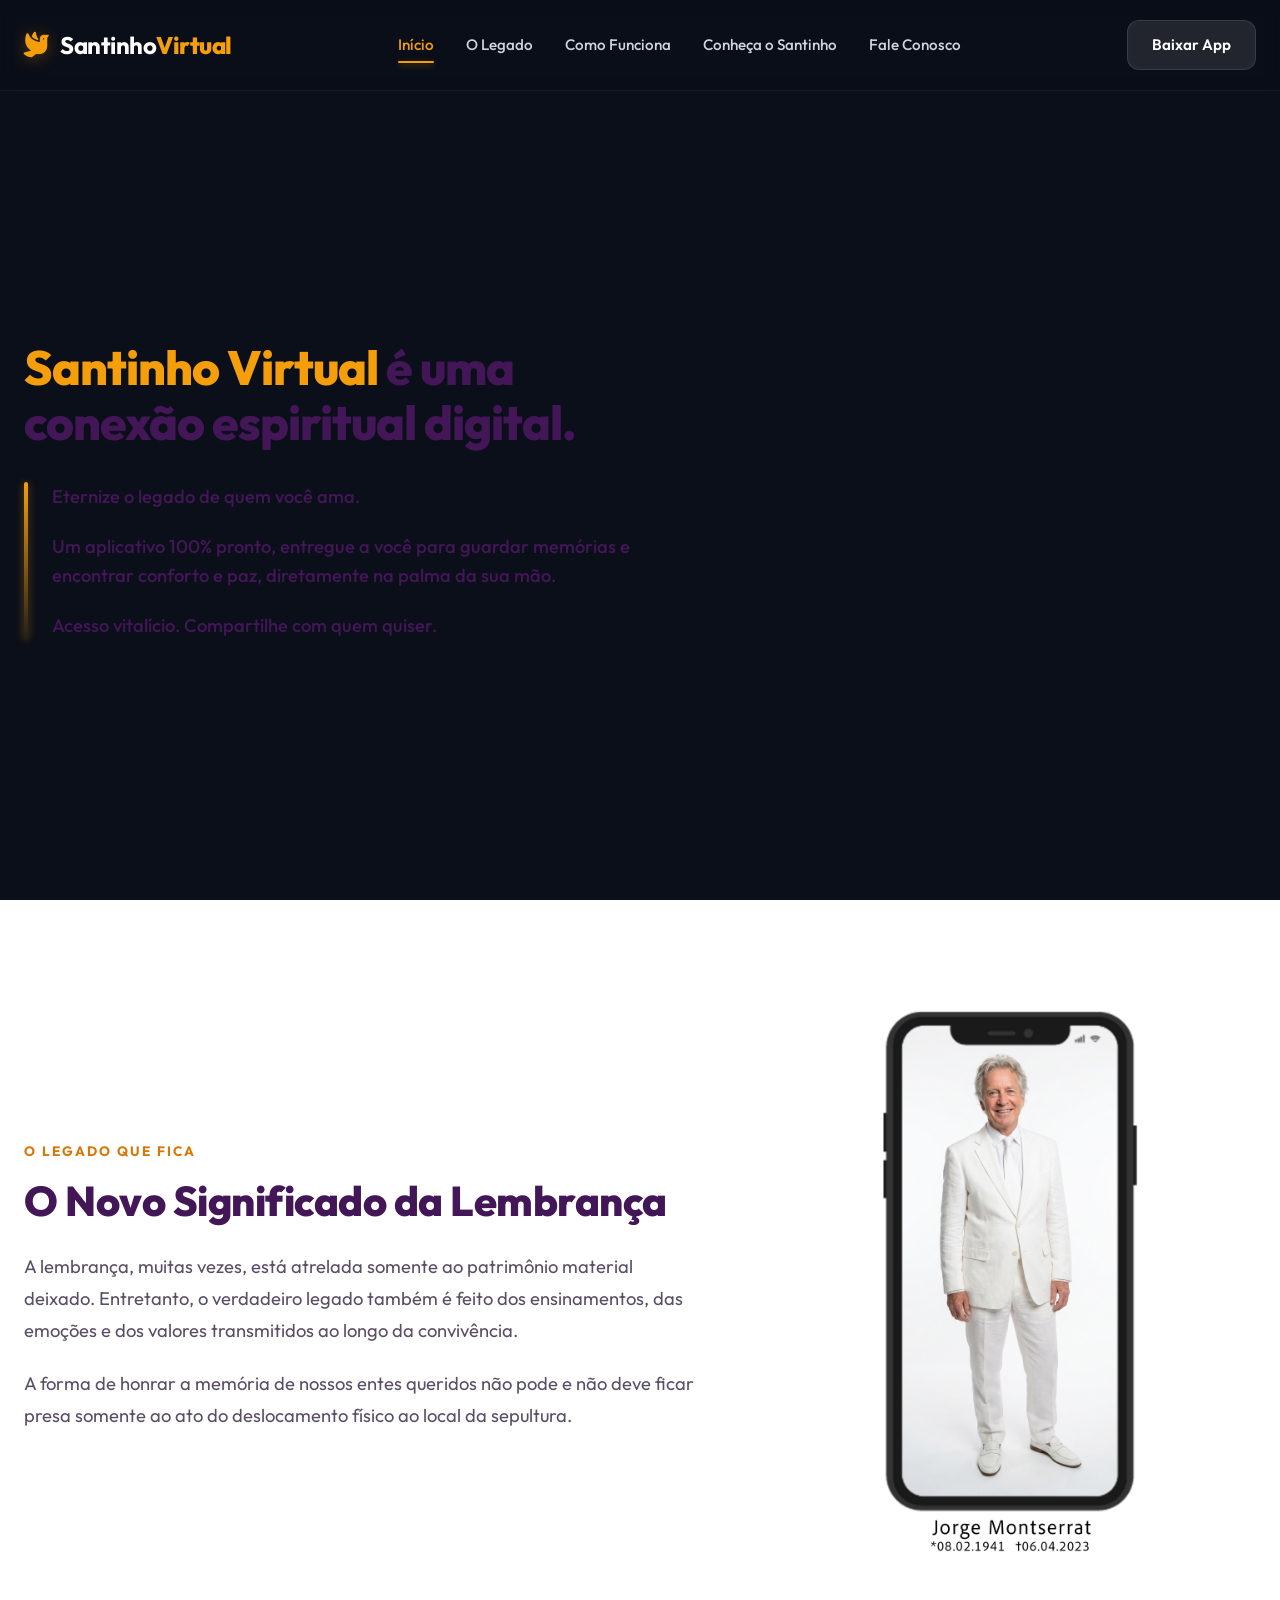
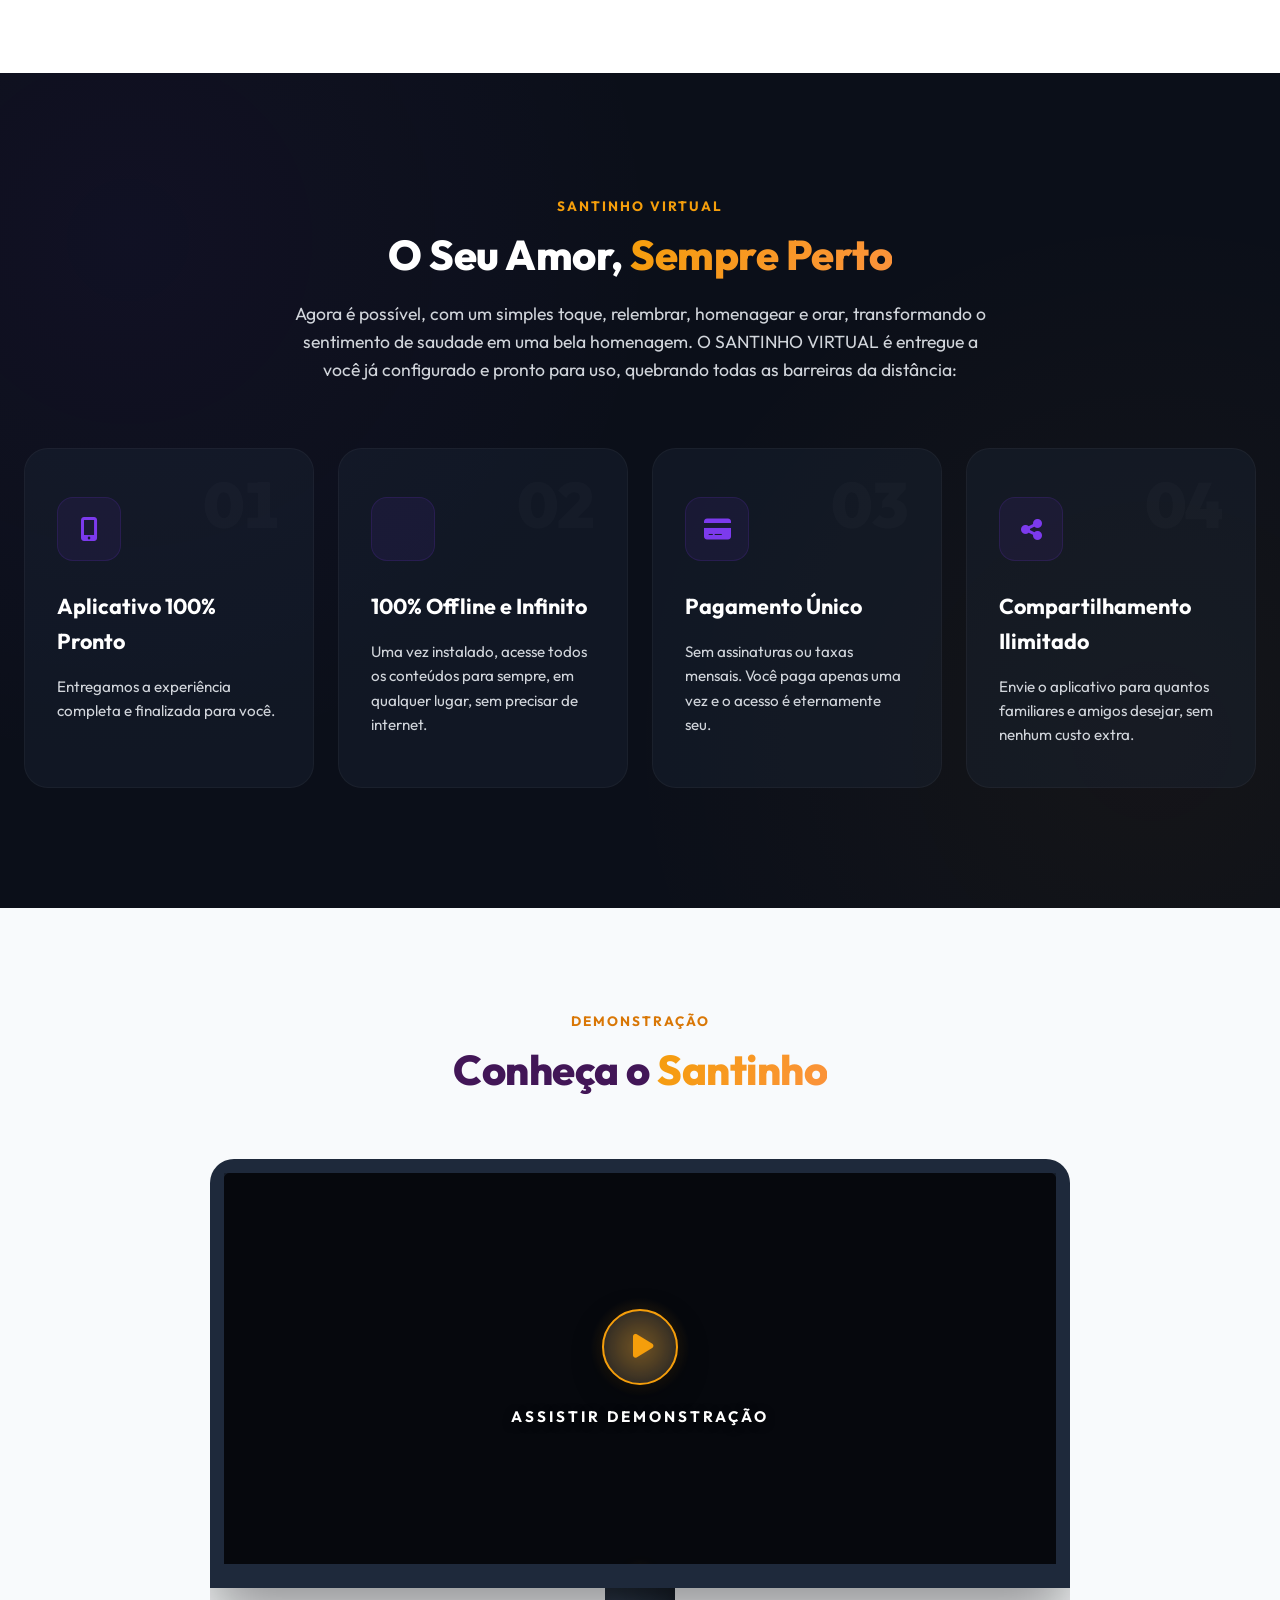
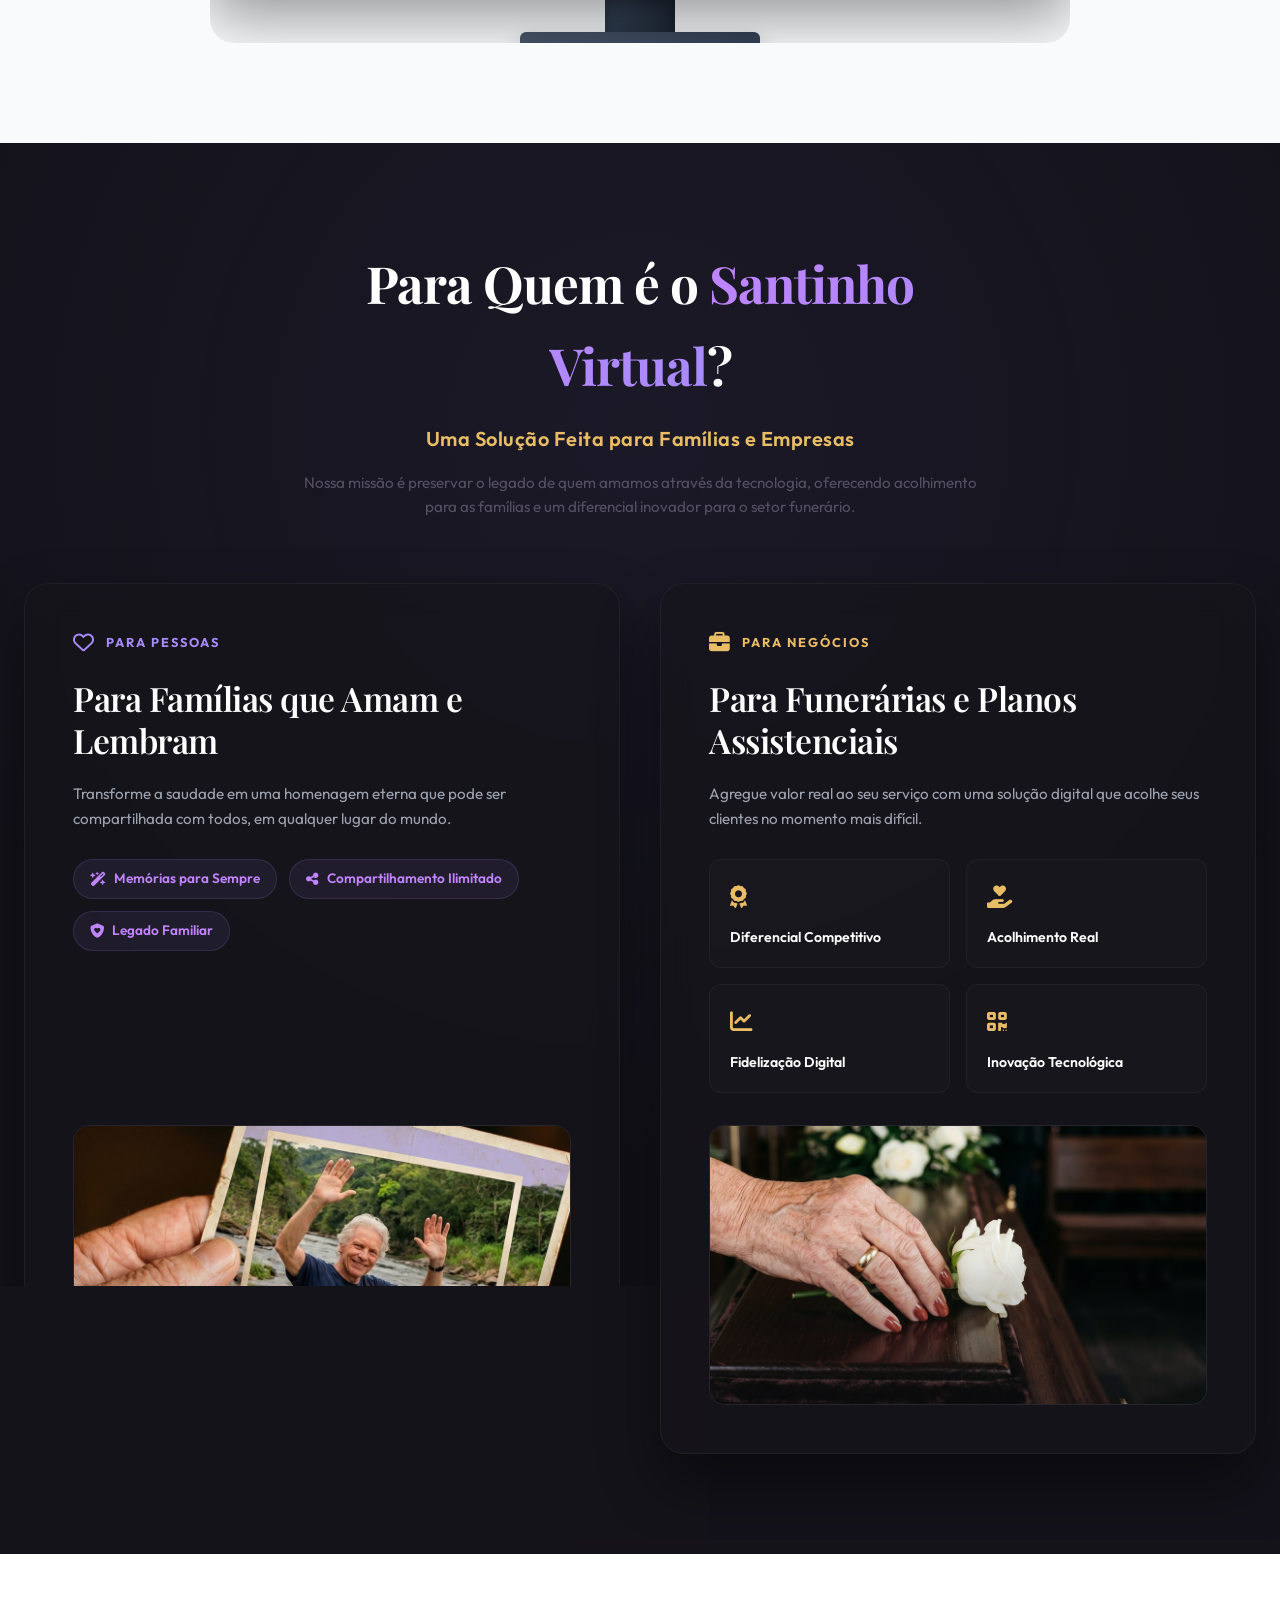
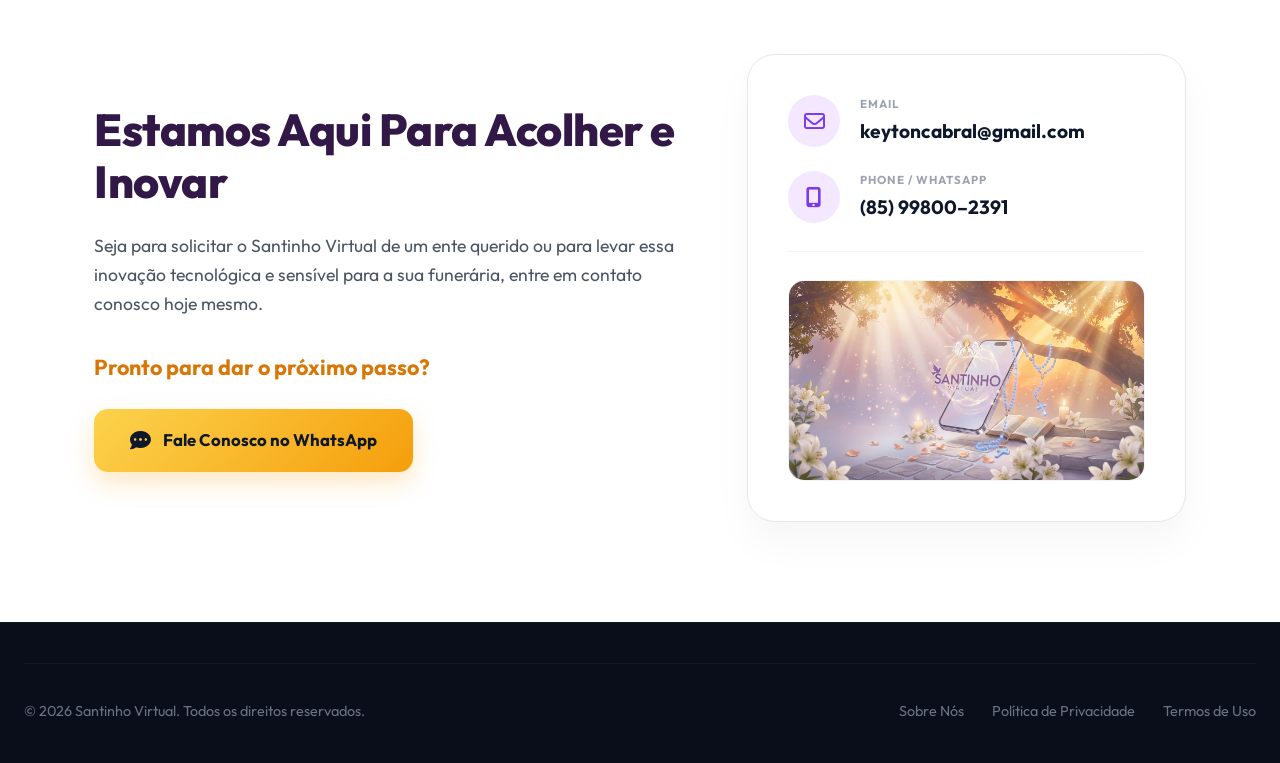
==== commit 259ed350: "feat: customize contact section, header and mobile background images" ====
--- a/index.html
+++ b/index.html
@@ -10,12 +10,12 @@
     <!-- Google Fonts -->
     <link rel="preconnect" href="https://fonts.googleapis.com">
     <link rel="preconnect" href="https://fonts.gstatic.com" crossorigin>
-    <link href="https://fonts.googleapis.com/css2?family=Dancing+Script:wght@600;700&family=Outfit:wght@300;400;500;600;700;800&display=swap"
+    <link href="https://fonts.googleapis.com/css2?family=Dancing+Script:wght@600;700&family=Outfit:wght@300;400;500;600;700;800&family=Plus+Jakarta+Sans:wght@300;400;500;600;700;800&family=Playfair+Display:ital,wght@0,400..900;1,400..900&display=swap"
         rel="stylesheet">
     <!-- FontAwesome Icons for modern UI icons -->
     <link rel="stylesheet" href="https://cdnjs.cloudflare.com/ajax/libs/font-awesome/6.4.0/css/all.min.css">
     <!-- Stylesheet -->
-    <link rel="stylesheet" href="style.css?v=38">
+    <link rel="stylesheet" href="style.css?v=51">
 </head>
 
 <body>
@@ -29,7 +29,7 @@
             </div>
             <nav class="nav-menu">
                 <a href="#inicio" class="nav-link active">Início</a>
-                <a href="#sobre" class="nav-link">O Aplicativo</a>
+                <a href="#sobre" class="nav-link">O Legado</a>
                 <a href="#como-funciona" class="nav-link">Como Funciona</a>
                 <a href="#conheca" class="nav-link">Conheça o Santinho</a>
                 <a href="#contato" class="nav-link">Fale Conosco</a>
@@ -46,10 +46,7 @@
         <section id="inicio" class="hero-section">
             <div class="container hero-container">
                 <div class="hero-content-wrapper">
-                    <!-- Tag Premium for Desktop (16:9) -->
-                    <div class="hero-tag-premium desktop-only">
-                        <span class="tag-line"></span>✨ MEMORIAL DIGITAL VITALÍCIO
-                    </div>
+
                     <!-- Title for Desktop (16:9) -->
                     <h1 class="hero-title desktop-only">
                         <span class="highlight-yellow">Santinho Virtual</span> é uma conexão espiritual digital.
@@ -93,13 +90,7 @@
 
                     <!-- Image Column -->
                     <div class="legacy-image-wrapper">
-                        <div class="mockup-glow-back"></div>
-                        <div class="desktop-phone-mockup">
-                            <div class="phone-dynamic-island"></div>
-                            <div class="phone-screen">
-                                <img src="BG IMAGENS/9x16 Jorge Montserrat.png" alt="Memorial Jorge Montserrat" class="legacy-img">
-                            </div>
-                        </div>
+                        <img src="BG IMAGENS/9x16 Jorge Montserrat.png" alt="Memorial Jorge Montserrat" class="legacy-img">
                     </div>
 
                 </div>
@@ -195,96 +186,77 @@
         </section>
 
         <!-- Para Quem é o Santinho Virtual Section -->
-        <section id="para-quem" class="audience-section desktop-only">
+        <section id="para-quem" class="audience-section">
             <div class="container">
                 <div class="section-header">
-                    <span class="section-subtitle">Público-Alvo</span>
-                    <h2 class="section-title highlight-main-title">Para Quem é o <span class="highlight">Santinho Virtual</span>?</h2>
-                    <p class="section-subtitle-highlight">Uma Solução Feita para Famílias e Empresas</p>
-                    <p class="section-desc">O Santinho Virtual foi criado para preservar memórias, fortalecer laços familiares e oferecer uma nova forma de homenagear quem deixou um legado inesquecível. Uma solução que acolhe famílias e gera valor agregado para empresas do setor funerário.</p>
+                    <h2 class="audience-section-title">Para Quem é o <span class="purple-glow-text">Santinho Virtual</span>?</h2>
+                    <p class="audience-section-subtitle">Uma Solução Feita para Famílias e Empresas</p>
+                    <p class="audience-section-desc">Nossa missão é preservar o legado de quem amamos através da tecnologia, oferecendo acolhimento para as famílias e um diferencial inovador para o setor funerário.</p>
                 </div>
                 
                 <div class="audience-grid">
-                    <!-- CARD 01 - CONSUMIDOR FINAL -->
+                    <!-- CARD 01 - PARA FAMÍLIAS -->
                     <div class="audience-box family-box">
-                        <div class="audience-number">01</div>
-                        <div class="box-badge purple-badge"><i class="fa-solid fa-user"></i> Consumidor Final</div>
-                        
-                        <div class="audience-icon-wrapper family-icon">
-                            <i class="fa-solid fa-heart"></i>
-                        </div>
-                        
+                        <div class="card-badge-header">
+                            <i class="fa-regular fa-heart card-badge-icon"></i>
+                            <span class="card-badge-label">PARA PESSOAS</span>
+                        </div>
                         <h3 class="audience-card-title">Para Famílias que Amam e Lembram</h3>
-                        
-                        <div class="audience-card-desc">
-                            <p class="highlight-text-purple">Ideal para quem deseja eternizar a história, a voz e os ensinamentos de um ente querido de forma moderna, acessível e sustentável.</p>
-                            <p>Receba uma homenagem completa, pronta para guardar no celular, reviver lembranças nos momentos de saudade e compartilhar livremente com familiares e amigos.</p>
-                        </div>
+                        <p class="audience-card-desc">Transforme a saudade em uma homenagem eterna que pode ser compartilhada com todos, em qualquer lugar do mundo.</p>
                         
                         <!-- Badges Grid -->
                         <div class="audience-badges-grid">
-                            <div class="badge-item"><i class="fa-solid fa-check check-icon"></i> Memórias para Sempre</div>
-                            <div class="badge-item"><i class="fa-solid fa-check check-icon"></i> Compartilhamento Ilimitado</div>
-                            <div class="badge-item"><i class="fa-solid fa-check check-icon"></i> Fotos, Videos e Mensagens</div>
-                            <div class="badge-item"><i class="fa-solid fa-check check-icon"></i> Conforto nos Momentos de Saudade</div>
+                            <div class="badge-item">
+                                <i class="fa-solid fa-wand-magic-sparkles"></i> Memórias para Sempre
+                            </div>
+                            <div class="badge-item">
+                                <i class="fa-solid fa-share-nodes"></i> Compartilhamento Ilimitado
+                            </div>
+                            <div class="badge-item">
+                                <i class="fa-solid fa-shield-heart"></i> Legado Familiar
+                            </div>
                         </div>
                         
                         <!-- Emotional Image Wrapper -->
                         <div class="emotional-image-container">
-                            <img src="BG IMAGENS/family_memories.png" alt="Memórias de Família" class="emotional-img">
+                            <img src="BG IMAGENS/Pessoas.jpg" alt="Para Famílias" class="emotional-img">
                             <div class="emotional-img-overlay"></div>
                         </div>
                     </div>
                     
-                    <!-- CARD 02 - PARCEIROS -->
+                    <!-- CARD 02 - PARA NEGÓCIOS -->
                     <div class="audience-box business-box">
-                        <div class="audience-number">02</div>
-                        <div class="box-badge blue-badge"><i class="fa-solid fa-handshake"></i> Parceiros</div>
-                        
-                        <div class="audience-icon-wrapper business-icon">
-                            <i class="fa-solid fa-building-shield"></i>
-                        </div>
-                        
+                        <div class="card-badge-header">
+                            <i class="fa-solid fa-briefcase card-badge-icon"></i>
+                            <span class="card-badge-label">PARA NEGÓCIOS</span>
+                        </div>
                         <h3 class="audience-card-title">Para Funerárias e Planos Assistenciais</h3>
-                        <div class="business-subtitle-accent">Inovação e Valor Agregado</div>
-                        
-                        <div class="audience-card-desc">
-                            <p class="highlight-text-blue">Destaque sua empresa oferecendo uma experiência premium aos seus clientes no momento em que eles mais precisam de acolhimento.</p>
-                            <p>Ao incluir o Santinho Virtual nos seus planos funerários, sua empresa substitui o tradicional santinho de papel por um memorial digital, interativo e permanente.</p>
-                        </div>
-                        
-                        <!-- Emotional Image Wrapper -->
-                        <div class="emotional-image-container">
-                            <img src="BG IMAGENS/Mao flor2.jpg" alt="Acolhimento Corporativo" class="emotional-img">
-                            <div class="emotional-img-overlay"></div>
-                        </div>
+                        <p class="audience-card-desc">Agregue valor real ao seu serviço com uma solução digital que acolhe seus clientes no momento mais difícil.</p>
                         
                         <!-- Differentials Grid -->
                         <div class="differentials-grid">
-                            <!-- Box 1 -->
                             <div class="diff-card">
-                                <div class="diff-icon"><i class="fa-solid fa-chart-line"></i></div>
+                                <div class="diff-icon"><i class="fa-solid fa-award"></i></div>
                                 <h4>Diferencial Competitivo</h4>
-                                <p>Modernize sua marca e ofereça um serviço único na sua região.</p>
-                            </div>
-                            <!-- Box 2 -->
+                            </div>
                             <div class="diff-card">
                                 <div class="diff-icon"><i class="fa-solid fa-hand-holding-heart"></i></div>
                                 <h4>Acolhimento Real</h4>
-                                <p>Entregue um presente de valor emocional duradouro para famílias enlutadas.</p>
-                            </div>
-                            <!-- Box 3 -->
+                            </div>
                             <div class="diff-card">
-                                <div class="diff-icon"><i class="fa-solid fa-plus"></i></div>
-                                <h4>Mais Valor Percebido</h4>
-                                <p>Aumente a percepção de qualidade dos seus planos e serviços.</p>
-                            </div>
-                            <!-- Box 4 -->
+                                <div class="diff-icon"><i class="fa-solid fa-chart-line"></i></div>
+                                <h4>Fidelização Digital</h4>
+                            </div>
                             <div class="diff-card">
-                                <div class="diff-icon"><i class="fa-solid fa-users-gear"></i></div>
-                                <h4>Fidelização</h4>
-                                <p>Crie uma conexão emocional mais forte entre sua empresa e seus clientes.</p>
-                            </div>
+                                <div class="diff-icon"><i class="fa-solid fa-qrcode"></i></div>
+                                <h4>Inovação Tecnológica</h4>
+                            </div>
+                        </div>
+                        
+                        <!-- Emotional Image Wrapper -->
+                        <div class="emotional-image-container">
+                            <img src="BG IMAGENS/Negocios.jpg" alt="Para Negócios" class="emotional-img">
+                            <div class="emotional-img-overlay"></div>
                         </div>
                     </div>
                 </div>
@@ -293,8 +265,61 @@
 
     </main>
 
-    <!-- Fale Conosco / Rodapé -->
-    <footer id="contato" class="footer-section">
+    <!-- Seção Fale Conosco -->
+    <section id="contato" class="contact-section">
+        <div class="container contact-container">
+            <div class="contact-grid">
+                <!-- Coluna da Esquerda (Texto e CTA) -->
+                <div class="contact-info-col">
+                    <h2 class="contact-title">Estamos Aqui Para Acolher e Inovar</h2>
+                    <p class="contact-description">
+                        Seja para solicitar o Santinho Virtual de um ente querido ou para levar essa inovação tecnológica e sensível para a sua funerária, entre em contato conosco hoje mesmo.
+                    </p>
+                    <h3 class="contact-prompt">Pronto para dar o próximo passo?</h3>
+                    <a href="https://wa.me/5585998002391" target="_blank" class="btn btn-whatsapp-gold">
+                        <i class="fa-solid fa-comment-dots"></i> Fale Conosco no WhatsApp
+                    </a>
+                </div>
+                
+                <!-- Coluna da Direita (Card de Contato) -->
+                <div class="contact-card-col">
+                    <div class="contact-box-card">
+                        <!-- Email -->
+                        <div class="contact-card-item">
+                            <div class="contact-item-icon-wrapper">
+                                <i class="fa-regular fa-envelope"></i>
+                            </div>
+                            <div class="contact-item-details">
+                                <span class="contact-item-label">EMAIL</span>
+                                <a href="mailto:keytoncabral@gmail.com" class="contact-item-value">keytoncabral@gmail.com</a>
+                            </div>
+                        </div>
+                        
+                        <!-- Phone -->
+                        <div class="contact-card-item">
+                            <div class="contact-item-icon-wrapper">
+                                <i class="fa-solid fa-mobile-screen-button"></i>
+                            </div>
+                            <div class="contact-item-details">
+                                <span class="contact-item-label">PHONE / WHATSAPP</span>
+                                <a href="https://wa.me/5585998002391" target="_blank" class="contact-item-value">(85) 99800–2391</a>
+                            </div>
+                        </div>
+                        
+                        <hr class="contact-divider-line">
+                        
+                        <!-- Image container -->
+                        <div class="contact-image-wrapper">
+                            <img src="BG IMAGENS/Imagem final.jpg" alt="Santinho Virtual" class="contact-image">
+                        </div>
+                    </div>
+                </div>
+            </div>
+        </div>
+    </section>
+
+    <!-- Rodapé -->
+    <footer class="footer-section">
         <div class="container footer-container">
             <!-- Bottom Footer Area -->
             <div class="footer-bottom">
@@ -309,7 +334,7 @@
     </footer>
 
     <!-- JavaScript -->
-    <script src="main.js?v=38"></script>
+    <script src="main.js?v=44"></script>
 </body>
 
 </html>
--- a/style.css
+++ b/style.css
@@ -233,7 +233,7 @@
     padding-top: 100px; /* Leave space for Header */
     
     /* Background Default - Desktop (16:9) */
-    background-image: url('BG IMAGENS/bg 16x9 tela 1.jpeg');
+    background-image: url('https://lueblrcuerycimfpcvba.supabase.co/storage/v1/object/public/SANTINHO%20VIRTUAL/bg%2016x9%20tela%201.jpeg');
     background-size: cover;
     background-position: center;
     background-repeat: no-repeat;
@@ -390,7 +390,7 @@
 @media (max-width: 768px) {
     /* Set Mobile Background - (9:16) */
     .hero-section {
-        background-image: url('BG IMAGENS/bg 9X16 tela1.png');
+        background-image: url('https://lueblrcuerycimfpcvba.supabase.co/storage/v1/object/public/SANTINHO%20VIRTUAL/bg-9X16-tela1.jpg');
         background-attachment: scroll;
         background-position: center top;
         padding-top: 80px;
@@ -801,38 +801,54 @@
     }
     .step-icon-wrapper {
         margin-bottom: 20px;
+    }
 }
 
 /* ==========================================================================
-   New Premium Responsive Audience Section (Para Quem é)
+   Mockup Matching Ethereal Grace Audience Section
    ========================================================================== */
 .audience-section {
-    background: radial-gradient(circle at 15% 15%, rgba(124, 58, 237, 0.05) 0%, transparent 50%),
-                radial-gradient(circle at 85% 85%, rgba(37, 99, 235, 0.04) 0%, transparent 50%),
-                #080b11;
-    padding: 120px 0;
+    background: radial-gradient(circle at 50% 20%, rgba(167, 139, 250, 0.06) 0%, transparent 60%),
+                #13121a;
+    padding: 100px 0;
     color: #f9fafb;
     position: relative;
     z-index: 10;
 }
 
-.highlight-main-title {
-    font-size: 3.2rem !important;
-    letter-spacing: -1.5px;
-    margin-bottom: 16px !important;
-    text-shadow: 0 4px 20px rgba(0, 0, 0, 0.5);
-}
-
-.section-subtitle-highlight {
-    font-size: 1.45rem;
+.audience-section-title {
+    font-size: 3.2rem;
     font-weight: 700;
-    color: var(--accent-light);
-    margin-bottom: 24px;
-    letter-spacing: -0.5px;
-    background: linear-gradient(120deg, var(--accent-light) 0%, #fb923c 100%);
+    color: #ffffff;
+    text-align: center;
+    margin-bottom: 16px;
+    font-family: 'Playfair Display', Georgia, serif;
+    letter-spacing: -1px;
+}
+
+.purple-glow-text {
+    color: #c084fc;
+    background: linear-gradient(120deg, #c084fc 0%, #a78bfa 100%);
     -webkit-background-clip: text;
     -webkit-text-fill-color: transparent;
-    display: inline-block;
+}
+
+.audience-section-subtitle {
+    font-size: 1.25rem;
+    font-weight: 600;
+    color: #e9bc66; /* Gold/Beige */
+    text-align: center;
+    margin-bottom: 16px;
+    letter-spacing: 0.5px;
+}
+
+.audience-section-desc {
+    font-size: 0.95rem;
+    color: #555061; /* Very faint purple-grey */
+    text-align: center;
+    max-width: 700px;
+    margin: 0 auto 60px auto;
+    line-height: 1.6;
 }
 
 .audience-grid {
@@ -840,249 +856,145 @@
     grid-template-columns: 1fr 1fr;
     gap: 40px;
     align-items: stretch;
-    margin-top: 60px;
-}
-
-/* Glassmorphism Premium Cards */
+}
+
+/* Translucent Dark Glassmorphic Cards */
 .audience-box {
-    background: rgba(17, 24, 39, 0.45);
-    border: 1px solid rgba(255, 255, 255, 0.03);
-    border-radius: 32px;
-    padding: 56px 48px;
+    background: rgba(22, 21, 26, 0.7);
+    border: 1px solid rgba(255, 255, 255, 0.05);
+    border-radius: 24px; /* Smooth rounded corners */
+    padding: 48px;
     position: relative;
     overflow: hidden;
-    transition: all 0.6s cubic-bezier(0.16, 1, 0.3, 1);
+    transition: all 0.4s cubic-bezier(0.16, 1, 0.3, 1);
     display: flex;
     flex-direction: column;
-    backdrop-filter: blur(20px);
-    -webkit-backdrop-filter: blur(20px);
-}
-
-.audience-box::before {
-    content: '';
-    position: absolute;
-    top: 0;
-    left: 0;
-    width: 100%;
-    height: 100%;
-    background: linear-gradient(180deg, rgba(255, 255, 255, 0.02) 0%, transparent 100%);
-    opacity: 1;
-    pointer-events: none;
-    z-index: 1;
+    backdrop-filter: blur(16px);
+    -webkit-backdrop-filter: blur(16px);
+    box-shadow: 0 30px 60px rgba(0, 0, 0, 0.45);
 }
 
 .audience-box:hover {
-    transform: translateY(-12px);
-    border-color: rgba(255, 255, 255, 0.08);
-}
-
-/* Contrast theme: Family (Blue-Violet, Gold Glow) */
-.family-box {
-    background: linear-gradient(135deg, rgba(88, 28, 135, 0.1) 0%, rgba(17, 24, 39, 0.45) 60%);
-    box-shadow: 0 30px 60px rgba(0, 0, 0, 0.4),
-                inset 0 0 40px rgba(124, 58, 237, 0.05);
-}
-
-.family-box:hover {
-    box-shadow: 0 40px 85px rgba(0, 0, 0, 0.7),
-                0 0 50px rgba(245, 158, 11, 0.2), /* Discreet gold glow */
-                inset 0 0 30px rgba(124, 58, 237, 0.1);
-    border-color: rgba(245, 158, 11, 0.35); /* Glowing gold border */
-}
-
-/* Contrast theme: Partners (Dark Blue Premium, Gold details) */
-.business-box {
-    background: linear-gradient(135deg, rgba(30, 41, 59, 0.15) 0%, rgba(15, 23, 42, 0.5) 70%);
-    box-shadow: 0 30px 60px rgba(0, 0, 0, 0.4),
-                inset 0 0 40px rgba(37, 99, 235, 0.05);
-}
-
-.business-box:hover {
-    box-shadow: 0 40px 85px rgba(0, 0, 0, 0.7),
-                0 0 45px rgba(245, 158, 11, 0.12), /* Discreet gold glow */
-                inset 0 0 30px rgba(37, 99, 235, 0.1);
-    border-color: rgba(245, 158, 11, 0.3); /* Gold details on border */
-}
-
-/* Watermark giant transparent numbers */
-.audience-number {
-    position: absolute;
-    top: 32px;
-    right: 48px;
-    font-size: 8rem;
-    font-weight: 900;
-    color: rgba(255, 255, 255, 0.012);
-    line-height: 1;
-    pointer-events: none;
-    transition: all 0.6s cubic-bezier(0.16, 1, 0.3, 1);
-    font-feature-settings: "tnum";
-    z-index: 1;
-}
-
-.family-box:hover .audience-number {
-    color: rgba(124, 58, 237, 0.06);
-    transform: scale(1.1) translateY(-5px);
-}
-
-.business-box:hover .audience-number {
-    color: rgba(37, 99, 235, 0.06);
-    transform: scale(1.1) translateY(-5px);
-}
-
-/* Badges */
-.box-badge {
-    align-self: flex-start;
-    font-size: 0.75rem;
+    transform: translateY(-8px);
+    border-color: rgba(167, 139, 250, 0.25);
+    box-shadow: 0 40px 80px rgba(167, 139, 250, 0.08), 0 30px 60px rgba(0, 0, 0, 0.5);
+}
+
+/* Header inside Card */
+.card-badge-header {
+    display: flex;
+    align-items: center;
+    gap: 12px;
+    margin-bottom: 24px;
+}
+
+.card-badge-icon {
+    font-size: 1.3rem;
+}
+
+.card-badge-label {
+    font-size: 0.8rem;
     font-weight: 700;
-    text-transform: uppercase;
     letter-spacing: 2px;
-    padding: 7px 16px;
-    border-radius: 50px;
-    margin-bottom: 36px;
-    display: inline-flex;
-    align-items: center;
-    gap: 8px;
-    z-index: 2;
-}
-
-.purple-badge {
-    background: rgba(124, 58, 237, 0.12);
-    border: 1px solid rgba(124, 58, 237, 0.2);
-    color: #c084fc;
-}
-
-.blue-badge {
-    background: rgba(37, 99, 235, 0.12);
-    border: 1px solid rgba(37, 99, 235, 0.2);
-    color: #60a5fa;
-}
-
-/* Modern Icon Containers */
-.audience-icon-wrapper {
-    width: 64px;
-    height: 64px;
-    border-radius: 20px;
-    display: flex;
-    align-items: center;
-    justify-content: center;
-    font-size: 1.6rem;
-    margin-bottom: 28px;
-    transition: all 0.6s cubic-bezier(0.16, 1, 0.3, 1);
-    position: relative;
-    z-index: 2;
-}
-
-.family-icon {
-    background: rgba(124, 58, 237, 0.1);
-    border: 1px solid rgba(124, 58, 237, 0.2);
-    color: #c084fc;
-    box-shadow: 0 0 20px rgba(124, 58, 237, 0.1);
-}
-
-.business-icon {
-    background: rgba(37, 99, 235, 0.1);
-    border: 1px solid rgba(37, 99, 235, 0.2);
-    color: #60a5fa;
-    box-shadow: 0 0 20px rgba(37, 99, 235, 0.1);
-}
-
-.audience-box:hover .family-icon {
-    background: linear-gradient(135deg, #7c3aed 0%, #a78bfa 100%);
-    color: #fff;
-    border-color: transparent;
-    box-shadow: 0 8px 30px rgba(124, 58, 237, 0.5), 0 0 15px rgba(245, 158, 11, 0.3);
-    transform: rotate(6deg) scale(1.08);
-}
-
-.audience-box:hover .business-icon {
-    background: linear-gradient(135deg, #1d4ed8 0%, #60a5fa 100%);
-    color: #fff;
-    border-color: transparent;
-    box-shadow: 0 8px 30px rgba(37, 99, 235, 0.5), 0 0 15px rgba(245, 158, 11, 0.3);
-    transform: rotate(-6deg) scale(1.08);
-}
-
-/* Card titles */
+}
+
+.family-box .card-badge-icon,
+.family-box .card-badge-label {
+    color: #a78bfa; /* Soft purple */
+}
+
+.business-box .card-badge-icon,
+.business-box .card-badge-label {
+    color: #e9bc66; /* Soft gold */
+}
+
 .audience-card-title {
-    font-size: 1.9rem;
-    font-weight: 800;
+    font-family: 'Playfair Display', Georgia, serif;
+    font-size: 2.1rem;
+    font-weight: 600;
     color: #ffffff;
     margin-bottom: 20px;
     line-height: 1.25;
     letter-spacing: -0.5px;
-    z-index: 2;
-    text-align: left;
-}
-
-.business-subtitle-accent {
-    font-size: 1.15rem;
-    font-weight: 700;
-    color: #fb923c; /* Gold accent */
-    margin-top: -10px;
-    margin-bottom: 24px;
-    letter-spacing: -0.3px;
-    z-index: 2;
-    text-align: left;
-}
-
-/* Card description texts */
+}
+
 .audience-card-desc {
-    font-size: 1rem;
+    font-size: 0.95rem;
     color: #9ca3af;
-    line-height: 1.7;
+    line-height: 1.65;
+    margin-bottom: 28px;
+}
+
+/* Badges Capsules (Card 1) */
+.audience-badges-grid {
+    display: flex;
+    flex-wrap: wrap;
+    gap: 12px;
     margin-bottom: 32px;
-    z-index: 2;
-    text-align: left;
-}
-
-.highlight-text-purple {
-    color: #cbd5e1;
-    font-weight: 500;
-    font-size: 1.05rem;
-    border-left: 3px solid #7c3aed;
-    padding-left: 16px;
-    margin-bottom: 16px;
-}
-
-.highlight-text-blue {
-    color: #cbd5e1;
-    font-weight: 500;
-    font-size: 1.05rem;
-    border-left: 3px solid #2563eb;
-    padding-left: 16px;
-    margin-bottom: 16px;
-}
-
-/* Family Badges Grid */
-.audience-badges-grid {
+}
+
+.badge-item {
+    display: inline-flex;
+    align-items: center;
+    gap: 8px;
+    background: rgba(167, 139, 250, 0.08);
+    border: 1px solid rgba(167, 139, 250, 0.15);
+    color: #c084fc;
+    padding: 8px 16px;
+    border-radius: 50px;
+    font-size: 0.85rem;
+    font-weight: 600;
+}
+
+.badge-item i {
+    font-size: 0.9rem;
+}
+
+/* Differentials Grid (Card 2) */
+.differentials-grid {
     display: grid;
     grid-template-columns: 1fr 1fr;
     gap: 16px;
-    margin-bottom: 40px;
-    z-index: 2;
-}
-
-.badge-item {
-    display: flex;
-    align-items: center;
-    gap: 10px;
-    font-size: 0.9rem;
-    color: #e2e8f0;
+    margin-bottom: 32px;
+}
+
+.diff-card {
+    background: rgba(255, 255, 255, 0.015);
+    border: 1px solid rgba(255, 255, 255, 0.04);
+    border-radius: 12px;
+    padding: 20px;
+    display: flex;
+    flex-direction: column;
+    align-items: flex-start;
+    transition: all 0.3s ease;
+}
+
+.diff-card:hover {
+    background: rgba(255, 255, 255, 0.03);
+    border-color: rgba(233, 188, 102, 0.25);
+}
+
+.diff-icon {
+    font-size: 1.4rem;
+    color: #e9bc66; /* Soft gold */
+    margin-bottom: 12px;
+}
+
+.diff-card h4 {
+    font-size: 0.88rem;
+    font-weight: 600;
+    color: #ffffff; /* White text */
+    line-height: 1.35;
     text-align: left;
 }
 
-.badge-item .check-icon {
-    color: #fb923c; /* Gold check icon */
-    font-size: 0.85rem;
-}
-
-/* Emotional Image Container */
+/* Card Bottom Images */
 .emotional-image-container {
     margin-top: auto;
     position: relative;
-    border-radius: 20px;
+    border-radius: 16px;
     overflow: hidden;
-    border: 1px solid rgba(255, 255, 255, 0.05);
+    border: 1px solid rgba(255, 255, 255, 0.08);
     aspect-ratio: 16 / 9;
     width: 100%;
     z-index: 2;
@@ -1092,11 +1004,11 @@
     width: 100%;
     height: 100%;
     object-fit: cover;
-    transition: transform 0.8s cubic-bezier(0.16, 1, 0.3, 1);
+    transition: transform 0.6s cubic-bezier(0.16, 1, 0.3, 1);
 }
 
 .audience-box:hover .emotional-img {
-    transform: scale(1.08);
+    transform: scale(1.05);
 }
 
 .emotional-img-overlay {
@@ -1105,285 +1017,237 @@
     left: 0;
     width: 100%;
     height: 100%;
-    background: linear-gradient(to top, rgba(8, 11, 17, 0.45) 0%, transparent 60%);
+    background: linear-gradient(to top, rgba(17, 16, 22, 0.45) 0%, transparent 60%);
     pointer-events: none;
 }
 
-/* Differentials Grid (Partners Card) */
-.differentials-grid {
-    display: grid;
-    grid-template-columns: 1fr 1fr;
-    gap: 20px;
-    margin-top: auto;
-    z-index: 2;
-}
-
-.diff-card {
-    background: rgba(255, 255, 255, 0.015);
-    border: 1px solid rgba(255, 255, 255, 0.03);
-    border-radius: 20px;
-    padding: 24px 20px;
-    text-align: left;
-    transition: all 0.5s cubic-bezier(0.16, 1, 0.3, 1);
-}
-
-.diff-card:hover {
-    background: rgba(255, 255, 255, 0.03);
-    border-color: rgba(245, 158, 11, 0.2);
-    transform: translateY(-4px);
-}
-
-.diff-icon {
-    font-size: 1.15rem;
-    color: #fb923c; /* Gold details */
-    margin-bottom: 12px;
-}
-
-.diff-card h4 {
-    font-size: 1rem;
-    font-weight: 700;
-    color: #ffffff;
-    margin-bottom: 8px;
-}
-
-.diff-card p {
-    font-size: 0.82rem;
-    color: #9ca3af;
-    line-height: 1.45;
+/* Responsividade: Layout para Mobile & Telas menores */
+@media (max-width: 1024px) {
+    .audience-section {
+        padding: 80px 0;
+    }
+    
+    .audience-grid {
+        grid-template-columns: 1fr;
+        gap: 30px;
+        max-width: 580px;
+        margin: 0 auto;
+    }
+    
+    .audience-box {
+        padding: 36px;
+    }
+    
+    .audience-card-title {
+        font-size: 1.75rem;
+    }
+    
+    .audience-section-title {
+        font-size: 2.3rem;
+    }
 }
 
 /* ==========================================================================
    Footer Section & Fale Conosco
    ========================================================================== */
 .footer-section {
-    background: radial-gradient(circle at 15% 30%, rgba(124, 58, 237, 0.04) 0%, transparent 45%),
-                radial-gradient(circle at 85% 70%, rgba(245, 158, 11, 0.03) 0%, transparent 45%),
-                #090e1a;
-    padding: 120px 0 40px 0;
+    background-color: #090e1a;
+    padding: 40px 0;
     color: #f3f4f6;
     position: relative;
     z-index: 10;
-    border-top: 1px solid rgba(255, 255, 255, 0.02);
+    border-top: 1px solid rgba(255, 255, 255, 0.05);
 }
 
 .footer-container {
     display: flex;
     flex-direction: column;
+    gap: 0;
+}
+
+/* ==========================================================================
+   Seção Fale Conosco (Contact Section)
+   ========================================================================== */
+.contact-section {
+    background-color: #ffffff;
+    padding: 100px 0;
+    color: #1f2937;
+    position: relative;
+    z-index: 10;
+}
+
+.contact-container {
+    max-width: 1140px;
+}
+
+.contact-grid {
+    display: grid;
+    grid-template-columns: 1.15fr 0.85fr;
     gap: 60px;
-}
-
-/* Floating Majestic Conversion Box */
-@keyframes border-glow {
-    0%, 100% {
-        box-shadow: 0 40px 80px rgba(0, 0, 0, 0.45), 0 0 40px rgba(124, 58, 237, 0.05);
-        border-color: rgba(255, 255, 255, 0.04);
-    }
-    50% {
-        box-shadow: 0 40px 80px rgba(0, 0, 0, 0.45), 0 0 60px rgba(245, 158, 11, 0.12);
-        border-color: rgba(245, 158, 11, 0.15);
-    }
-}
-
-.contact-card-box {
-    background: linear-gradient(145deg, #131a30 0%, #0d1222 100%);
-    border-radius: 36px;
-    padding: 80px 60px;
-    border: 1px solid rgba(255, 255, 255, 0.04);
-    box-shadow: 0 40px 80px rgba(0, 0, 0, 0.4), 
-                0 0 50px rgba(124, 58, 237, 0.06);
-    max-width: 960px;
-    width: 100%;
-    margin: 0 auto;
-    position: relative;
-    overflow: hidden;
-    animation: border-glow 8s ease-in-out infinite;
-}
-
-.contact-card-box::before {
-    content: '';
-    position: absolute;
-    top: -50%;
-    left: -50%;
-    width: 200%;
-    height: 200%;
-    background: radial-gradient(circle at 75% 25%, rgba(124, 58, 237, 0.1), transparent 45%);
-    pointer-events: none;
-}
-
-.footer-main {
-    position: relative;
-    z-index: 2;
-    text-align: center;
-}
-
-.footer-subtitle {
-    display: inline-block;
-    color: var(--accent-light);
-    font-size: 0.85rem;
-    font-weight: 700;
-    text-transform: uppercase;
-    letter-spacing: 2px;
-    margin-bottom: 20px;
-}
-
-.footer-title {
-    font-size: 3rem;
-    font-weight: 800;
-    color: #ffffff;
-    line-height: 1.2;
-    margin-bottom: 28px;
-    letter-spacing: -1px;
-}
-
-.footer-desc {
-    color: #9ca3af;
-    font-size: 1.2rem;
-    line-height: 1.8;
-    max-width: 700px;
-    margin: 0 auto 40px auto;
-}
-
-.cta-divider {
-    width: 80px;
-    height: 4px;
-    background: linear-gradient(90deg, var(--accent-light), #fb923c);
-    margin: 40px auto;
-    border-radius: 10px;
-}
-
-.footer-cta-title {
-    font-size: 1.5rem;
-    font-weight: 800;
-    color: #ffffff;
-    margin-bottom: 28px;
-    letter-spacing: -0.5px;
-}
-
-.contact-info-list {
-    display: flex;
-    flex-direction: column;
-    align-items: center;
-    gap: 20px;
-    margin-bottom: 48px;
-}
-
-.contact-item {
-    display: flex;
-    align-items: center;
-    gap: 20px;
-    color: #d1d5db;
-    text-decoration: none;
-    padding: 16px 28px;
-    border-radius: 20px;
-    background: rgba(255, 255, 255, 0.02);
-    border: 1px solid rgba(255, 255, 255, 0.04);
-    transition: all 0.3s cubic-bezier(0.16, 1, 0.3, 1);
-    width: 100%;
-    max-width: 420px;
-}
-
-.contact-item:hover {
-    color: #ffffff;
-    background: rgba(255, 255, 255, 0.05);
-    border-color: rgba(255, 255, 255, 0.12);
-    transform: translateY(-4px);
-    box-shadow: 0 15px 30px rgba(0, 0, 0, 0.2);
-}
-
-.contact-icon-circle {
-    width: 48px;
-    height: 48px;
-    border-radius: 50%;
-    background: rgba(245, 158, 11, 0.08);
-    display: flex;
-    align-items: center;
-    justify-content: center;
-    color: var(--accent-light);
-    font-size: 1.25rem;
-    transition: all 0.3s ease;
-}
-
-.contact-item:hover .contact-icon-circle {
-    background: var(--accent-light);
-    color: #000;
-    box-shadow: 0 0 15px rgba(245, 158, 11, 0.3);
-}
-
-.contact-text-group {
+    align-items: center;
+}
+
+/* Coluna da Esquerda (Texto e CTA) */
+.contact-info-col {
     display: flex;
     flex-direction: column;
     align-items: flex-start;
-    text-align: left;
-}
-
-.contact-label {
-    font-size: 0.75rem;
-    text-transform: uppercase;
+}
+
+.contact-title {
+    font-family: 'Outfit', sans-serif;
+    font-size: 2.8rem;
+    font-weight: 800;
+    color: #311847; /* Deep purple */
+    line-height: 1.15;
+    margin-bottom: 24px;
+    letter-spacing: -0.5px;
+}
+
+.contact-description {
+    font-size: 1.1rem;
+    color: #4b5563; /* Gray text */
+    line-height: 1.65;
+    margin-bottom: 32px;
+}
+
+.contact-prompt {
+    font-size: 1.35rem;
+    font-weight: 700;
+    color: #d97706; /* Gold/Amber */
+    margin-bottom: 24px;
+}
+
+/* CTA Button WhatsApp - Gold styled */
+.btn-whatsapp-gold {
+    background: linear-gradient(135deg, #fcd34d 0%, #f59e0b 100%);
+    color: #0f172a; /* Dark text */
+    padding: 18px 36px;
+    border-radius: 14px;
+    font-weight: 700;
+    font-size: 1.05rem;
+    display: inline-flex;
+    align-items: center;
+    gap: 12px;
+    box-shadow: 0 10px 25px rgba(245, 158, 11, 0.25);
+    transition: all 0.3s cubic-bezier(0.16, 1, 0.3, 1);
+    text-decoration: none;
+    border: none;
+}
+
+.btn-whatsapp-gold:hover {
+    transform: translateY(-3px);
+    box-shadow: 0 15px 30px rgba(245, 158, 11, 0.4);
+    background: linear-gradient(135deg, #fde047 0%, #d97706 100%);
+}
+
+.btn-whatsapp-gold i {
+    font-size: 1.3rem;
+}
+
+/* Coluna da Direita (Card de Contato) */
+.contact-card-col {
+    display: flex;
+    justify-content: flex-end;
+}
+
+.contact-box-card {
+    background: #ffffff;
+    border: 1px solid #e5e7eb;
+    border-radius: 28px;
+    padding: 40px;
+    width: 100%;
+    max-width: 480px;
+    box-shadow: 0 20px 40px rgba(0, 0, 0, 0.04);
+}
+
+.contact-card-item {
+    display: flex;
+    align-items: center;
+    gap: 20px;
+    margin-bottom: 24px;
+}
+
+.contact-item-icon-wrapper {
+    width: 52px;
+    height: 52px;
+    border-radius: 50%;
+    background-color: #f3e8ff; /* Light violet */
+    display: flex;
+    align-items: center;
+    justify-content: center;
+    color: #7c3aed; /* Purple icon */
+    font-size: 1.3rem;
+    flex-shrink: 0;
+}
+
+.contact-item-details {
+    display: flex;
+    flex-direction: column;
+}
+
+.contact-item-label {
+    font-size: 0.72rem;
+    font-weight: 700;
     color: #9ca3af;
-    letter-spacing: 0.8px;
+    letter-spacing: 1px;
     margin-bottom: 2px;
-    font-weight: 500;
-}
-
-.contact-value {
-    font-size: 1.1rem;
+}
+
+.contact-item-value {
+    font-size: 1.2rem;
     font-weight: 700;
+    color: #0f172a;
+    text-decoration: none;
+    transition: color 0.2s ease;
+}
+
+.contact-item-value:hover {
+    color: #7c3aed;
+}
+
+.contact-divider-line {
+    border: 0;
+    height: 1px;
+    background-color: #f1f5f9;
+    margin: 28px 0;
+}
+
+/* Image with location tag */
+.contact-image-wrapper {
+    position: relative;
+    border-radius: 16px;
+    overflow: hidden;
+    aspect-ratio: 16 / 9;
+    width: 100%;
+    border: 1px solid #f1f5f9;
+}
+
+.contact-image {
+    width: 100%;
+    height: 100%;
+    object-fit: cover;
+}
+
+.contact-location-tag {
+    position: absolute;
+    bottom: 12px;
+    left: 12px;
+    background: rgba(15, 23, 42, 0.65);
+    backdrop-filter: blur(4px);
+    -webkit-backdrop-filter: blur(4px);
     color: #ffffff;
-}
-
-.footer-actions {
-    margin-top: 10px;
-    margin-bottom: 10px;
-}
-
-/* Pulsing 3D WhatsApp Button */
-.btn-whatsapp-pulsing {
-    background: linear-gradient(135deg, #25D366 0%, #1eaf52 100%);
-    color: #ffffff;
-    font-size: 1.15rem;
-    padding: 20px 48px;
+    padding: 6px 12px;
     border-radius: 20px;
-    box-shadow: 0 10px 25px rgba(37, 211, 102, 0.3), 
-                0 0 0 0px rgba(37, 211, 102, 0.5);
+    font-size: 0.8rem;
+    font-weight: 600;
     display: inline-flex;
     align-items: center;
-    gap: 14px;
-    text-decoration: none;
-    font-weight: 800;
-    letter-spacing: 0.5px;
-    transition: all 0.3s cubic-bezier(0.16, 1, 0.3, 1);
-    border: none;
-    cursor: pointer;
-    animation: pulse-whatsapp 2.5s infinite;
-    width: 100%;
-    max-width: 420px;
-    justify-content: center;
-}
-
-.btn-whatsapp-pulsing:hover {
-    background: linear-gradient(135deg, #2ae06d 0%, #20ba57 100%);
-    transform: translateY(-3px) scale(1.02);
-    box-shadow: 0 15px 30px rgba(37, 211, 102, 0.45);
-}
-
-.btn-whatsapp-pulsing:active {
-    transform: translateY(0) scale(1);
-}
-
-.btn-whatsapp-pulsing i {
-    font-size: 1.4rem;
-}
-
-@keyframes pulse-whatsapp {
-    0% {
-        box-shadow: 0 8px 24px rgba(37, 211, 102, 0.3), 0 0 0 0px rgba(37, 211, 102, 0.6);
-    }
-    70% {
-        box-shadow: 0 8px 24px rgba(37, 211, 102, 0.3), 0 0 0 15px rgba(37, 211, 102, 0);
-    }
-    100% {
-        box-shadow: 0 8px 24px rgba(37, 211, 102, 0.3), 0 0 0 0px rgba(37, 211, 102, 0);
-    }
+    gap: 6px;
+}
+
+.contact-location-tag i {
+    color: #f59e0b; /* Gold pin */
 }
 
 /* Bottom Footer Area */
@@ -1927,84 +1791,76 @@
         padding: 48px 36px;
     }
     
-    .contact-card-box {
-        padding: 60px 40px;
-    }
-    
-    .footer-title {
-        font-size: 2.5rem;
+    .contact-grid {
+        grid-template-columns: 1fr;
+        gap: 48px;
+    }
+    
+    .contact-info-col {
+        align-items: center;
+        text-align: center;
+    }
+    
+    .contact-card-col {
+        justify-content: center;
+    }
+    
+    .contact-box-card {
+        max-width: 100%;
+    }
+    
+    .contact-title {
+        font-size: 2.3rem;
     }
 }
 
 @media (max-width: 768px) {
-    .audience-section {
-        padding: 80px 0;
-    }
-    
-    .audience-grid {
-        grid-template-columns: 1fr;
-        gap: 32px;
-    }
-    
-    .audience-box {
-        padding: 40px 28px;
-    }
-    
-    .audience-box h3 {
-        font-size: 1.5rem;
-        margin-bottom: 20px;
-    }
-    
+
     .footer-section {
-        padding: 80px 0 40px 0;
-    }
-    
-    .contact-card-box {
-        padding: 50px 24px;
-        border-radius: 28px;
-    }
-    
-    .footer-title {
-        font-size: 2rem;
-        margin-bottom: 20px;
-    }
-    
-    .footer-desc {
-        font-size: 1.1rem;
-    }
-    
-    .contact-info-list {
-        flex-direction: column;
-        align-items: center;
-        gap: 16px;
-    }
-    
-    .contact-item {
-        width: 100%;
-        max-width: 360px;
-        justify-content: flex-start;
-        padding: 14px 20px;
-    }
-    
-    .btn-whatsapp-pulsing {
-        width: 100%;
-        max-width: 360px;
-        justify-content: center;
-        padding: 16px 28px;
-        font-size: 1.05rem;
+        padding: 30px 0;
     }
     
     .footer-bottom {
         flex-direction: column;
         gap: 24px;
         text-align: center;
-        padding-top: 28px;
+        padding-top: 20px;
     }
     
     .footer-links {
         justify-content: center;
         flex-wrap: wrap;
         gap: 16px 24px;
+    }
+
+    /* Contact Section Mobile Overrides */
+    .contact-section {
+        padding: 60px 0;
+    }
+    
+    .contact-box-card {
+        padding: 24px;
+        border-radius: 20px;
+    }
+    
+    .contact-card-item {
+        gap: 16px;
+    }
+    
+    .contact-item-icon-wrapper {
+        width: 44px;
+        height: 44px;
+        font-size: 1.15rem;
+    }
+    
+    .contact-item-value {
+        font-size: 1.05rem;
+    }
+    
+    .btn-whatsapp-gold {
+        width: 100%;
+        justify-content: center;
+        padding: 16px 24px;
     }
 
     /* Mobile Resets to keep 9x16 layout untouched */
@@ -2066,30 +1922,6 @@
         display: none !important;
     }
 
-    .contact-card-box {
-        animation: none !important;
-    }
-
-    .contact-split-grid {
-        display: flex;
-        flex-direction: column;
-        gap: 32px;
-        text-align: center;
-    }
-    
-    .contact-left-col {
-        align-items: center;
-    }
-    
-    .contact-left-col .footer-title {
-        text-align: center;
-    }
-    
-    .contact-left-col .footer-desc {
-        text-align: center;
-        margin-bottom: 32px;
-    }
-
     .desktop-only-divider {
         display: none !important;
     }
@@ -2103,3 +1935,4 @@
     }
 }
 
+
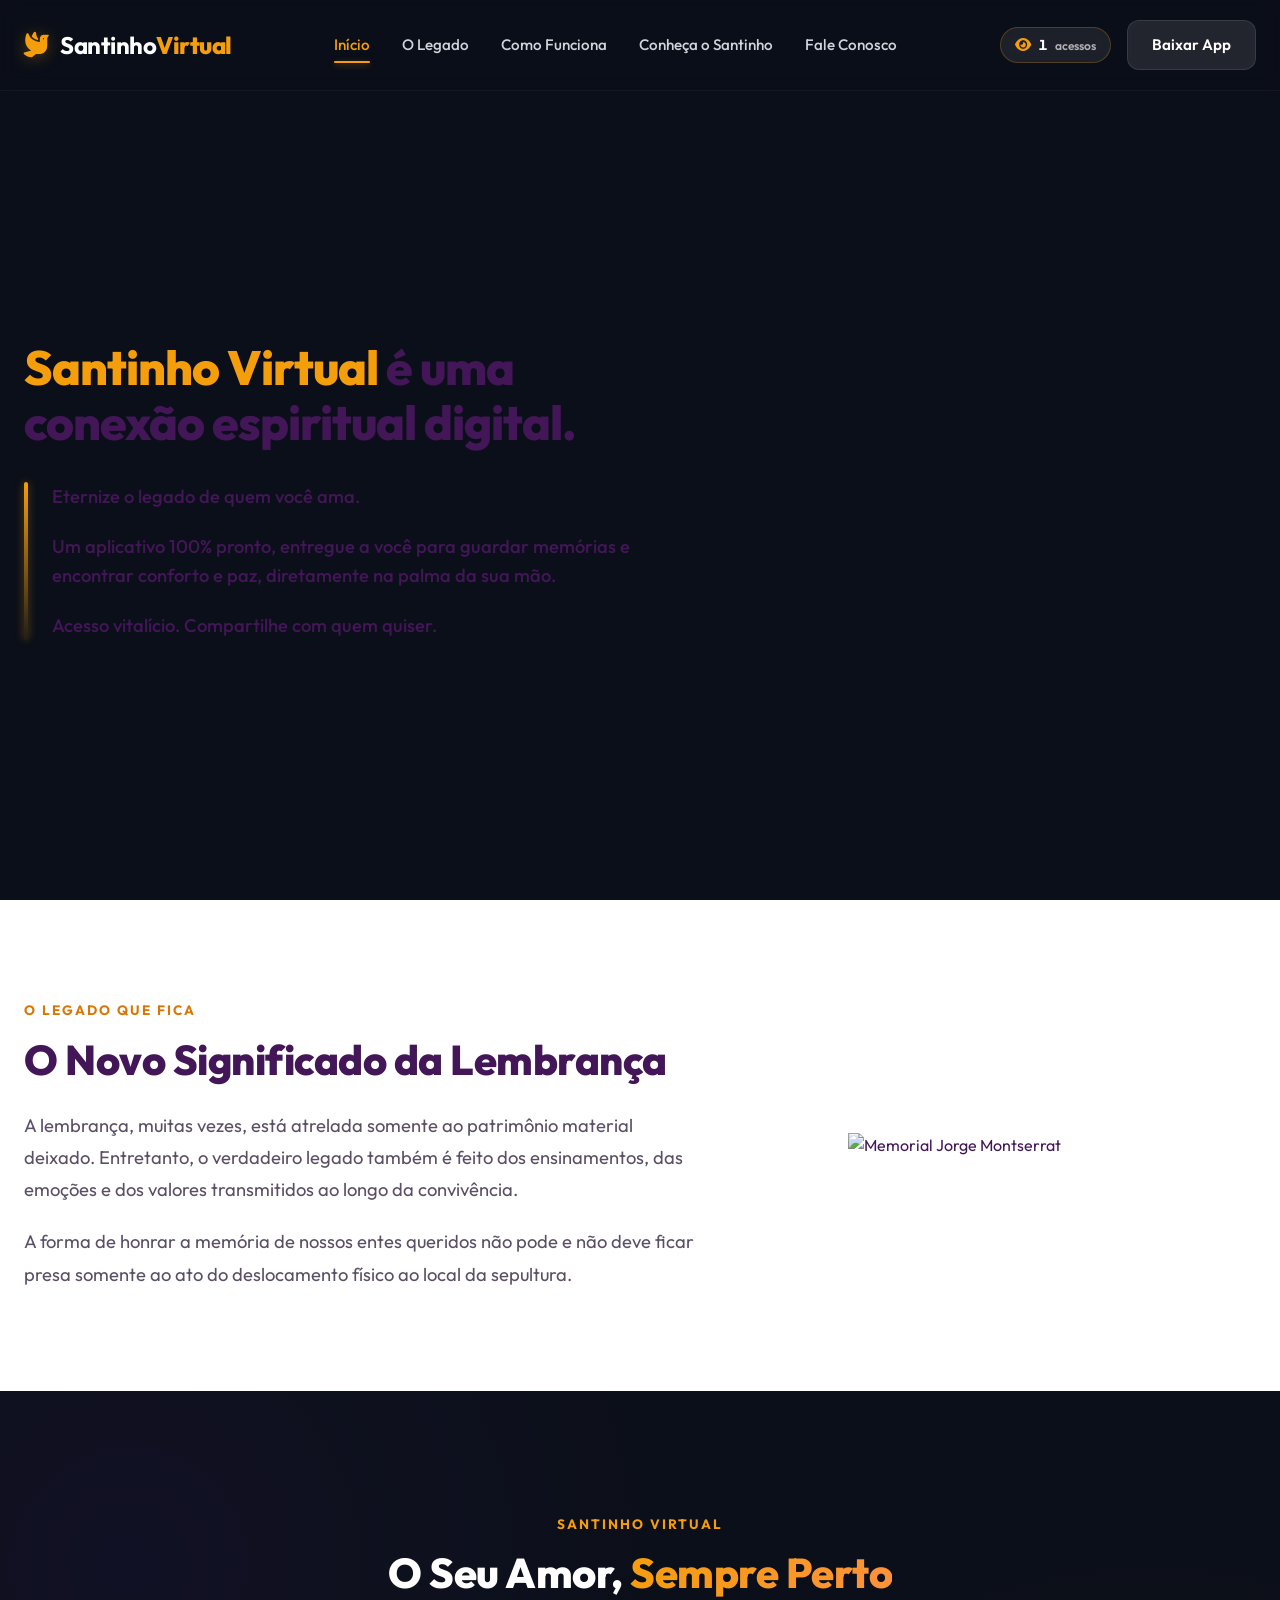
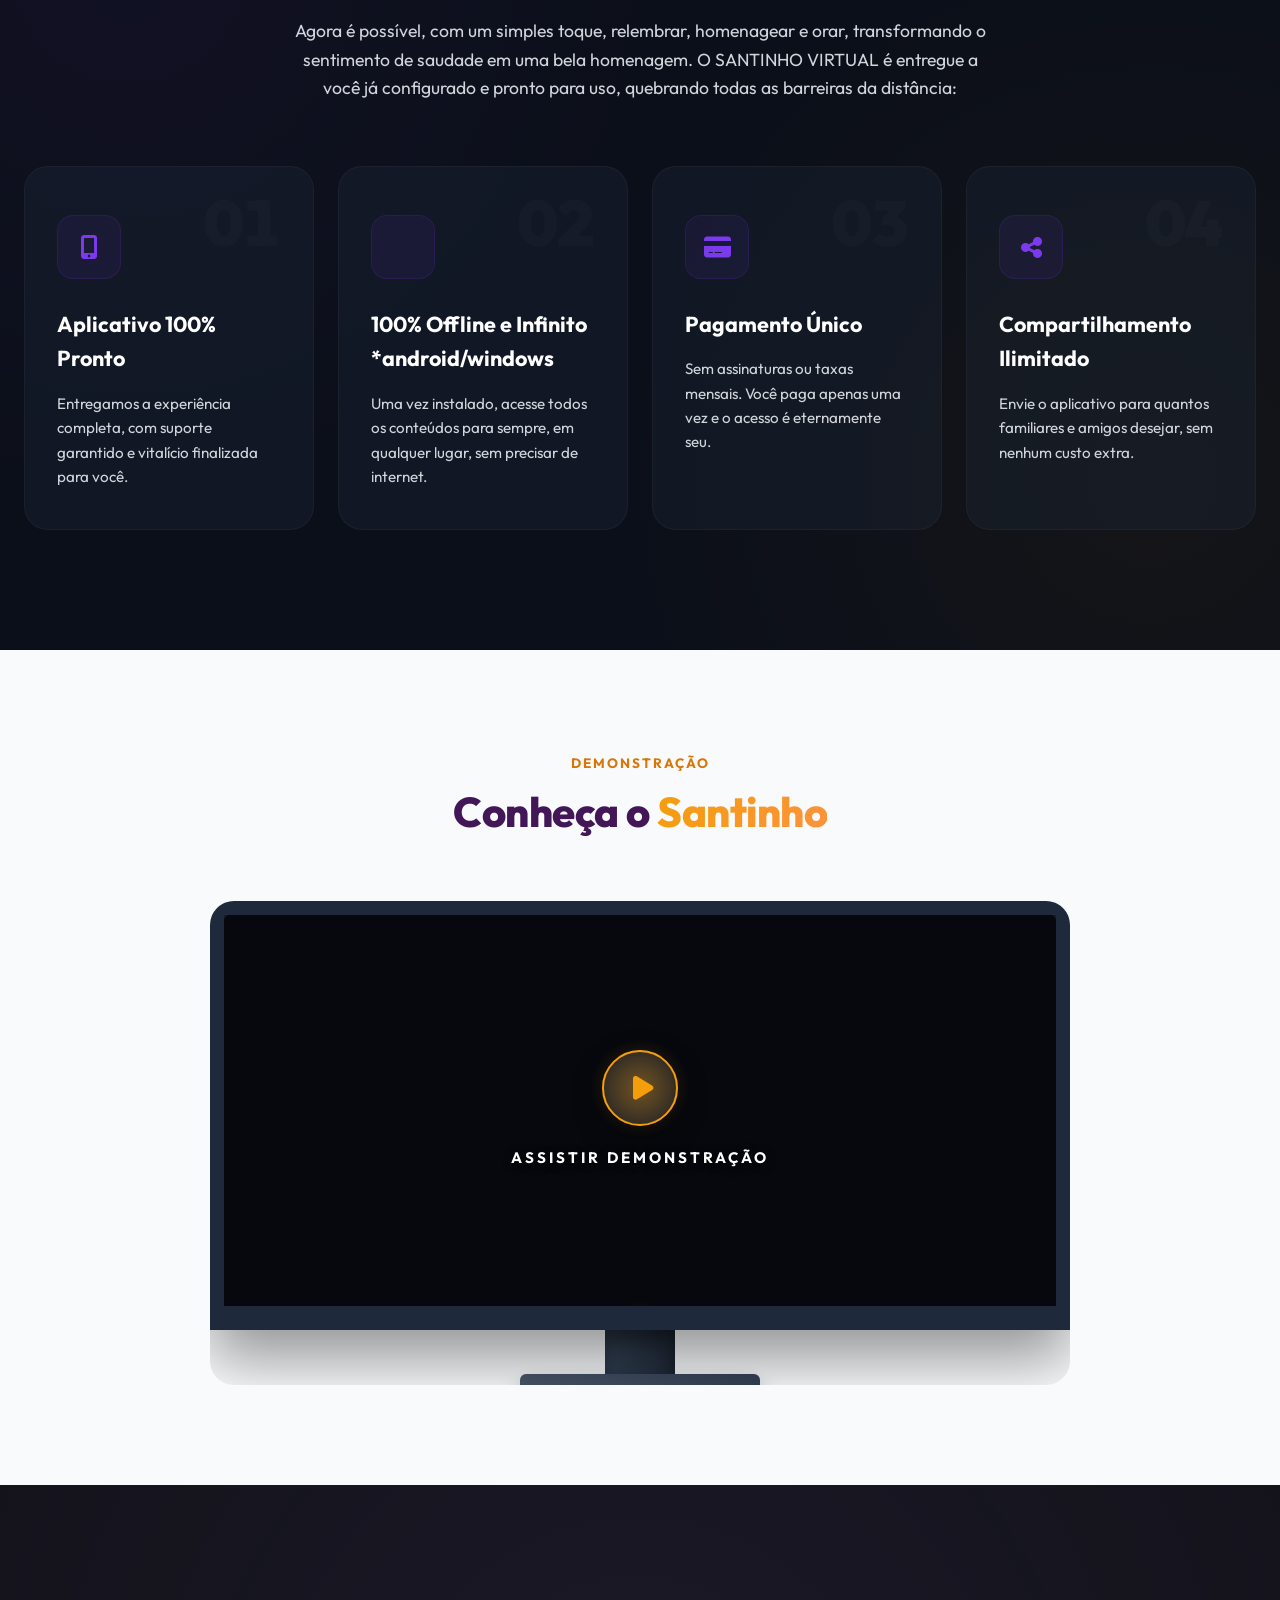
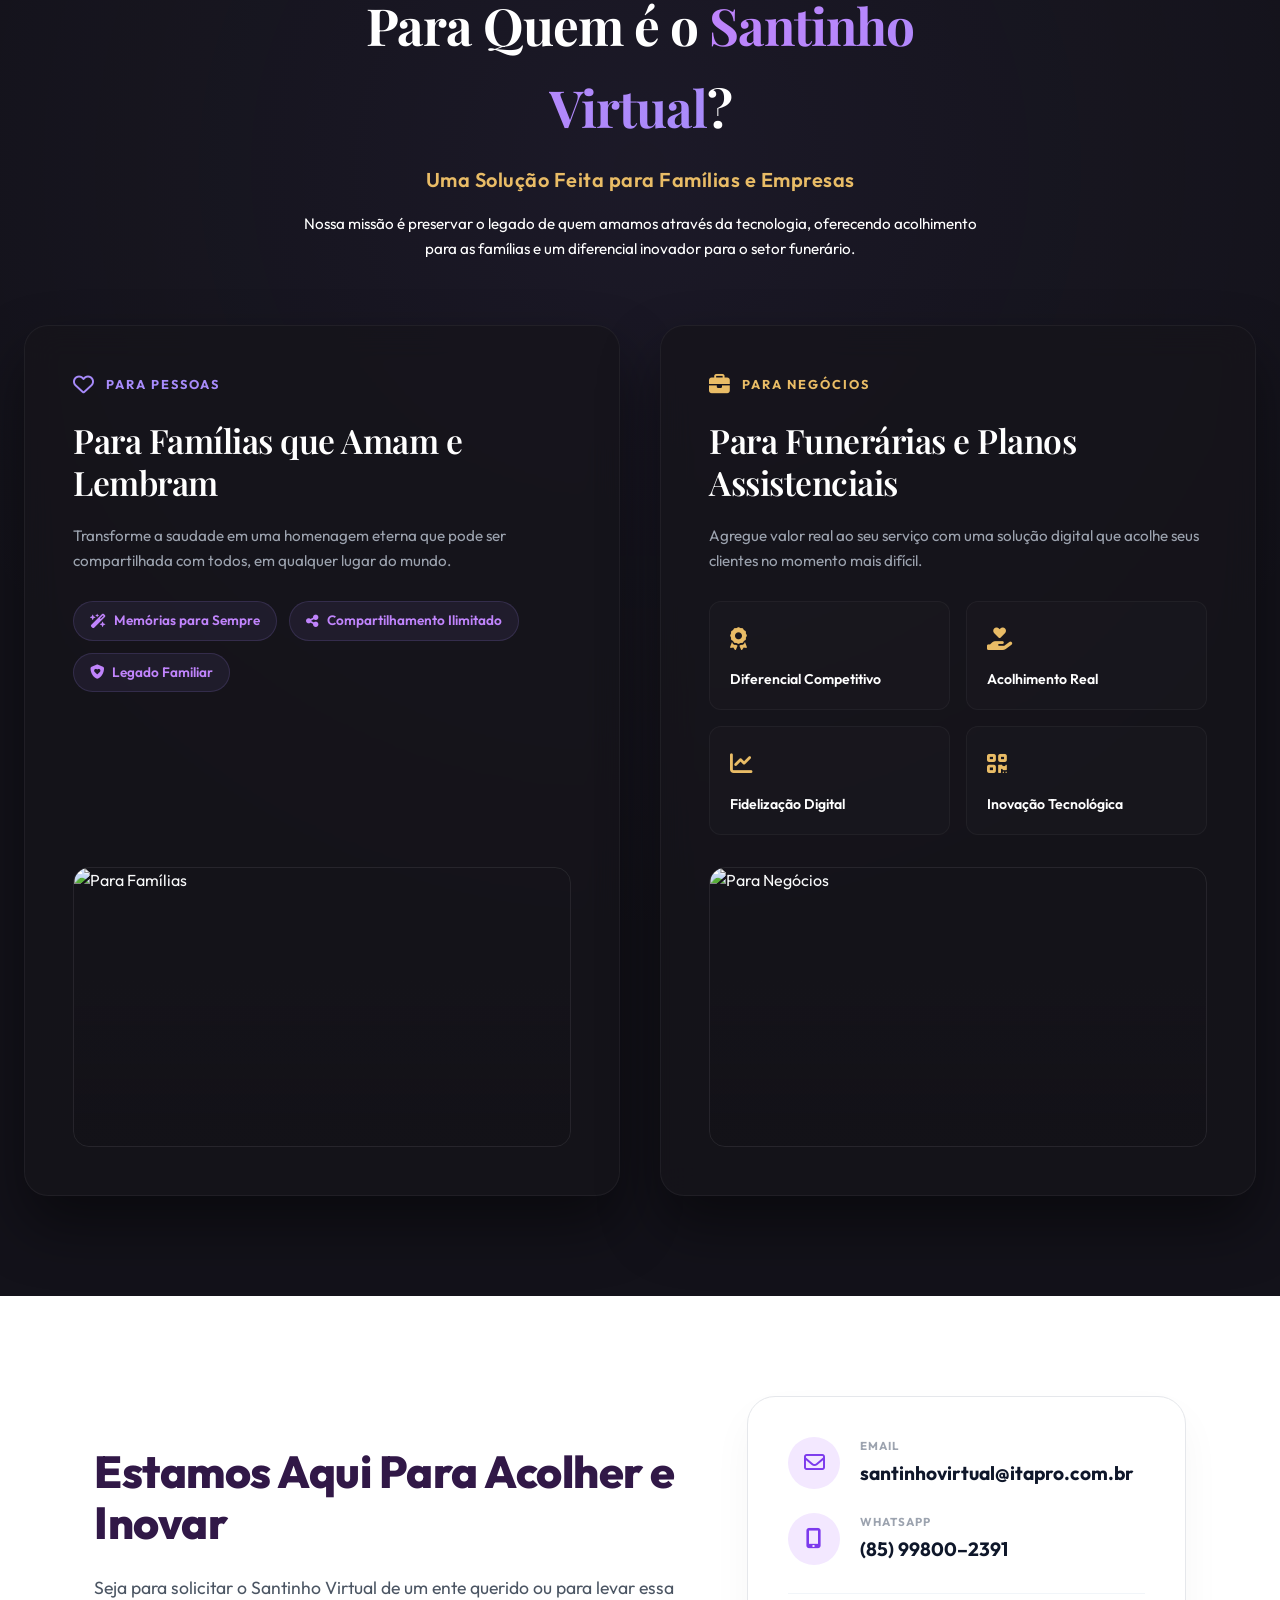
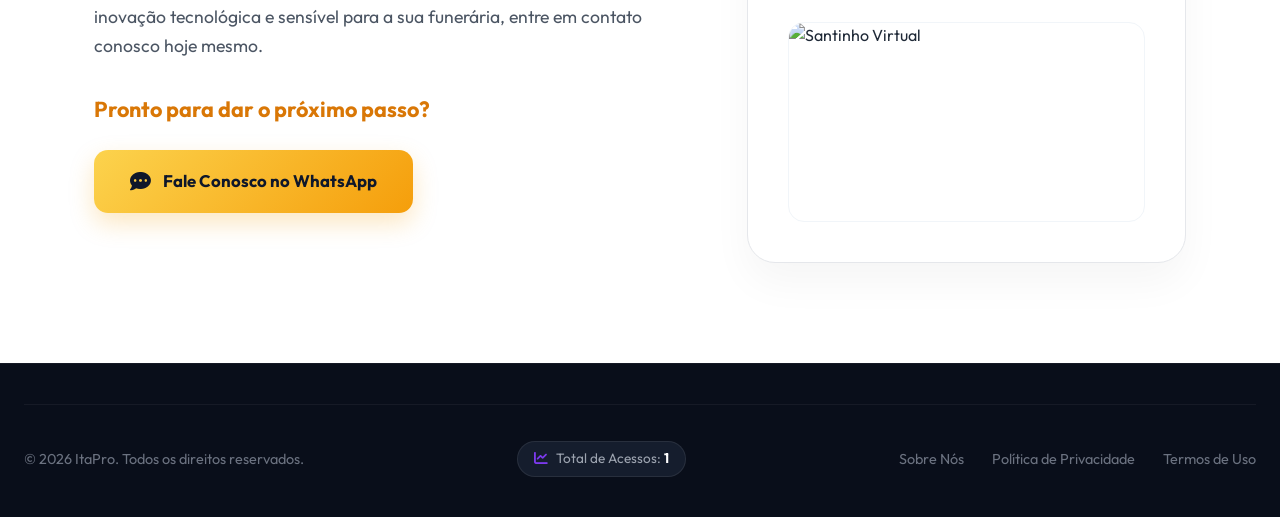
==== commit 805d10d9: "Adiciona contador de acessos e modal de metricas zerado a partir de hoje" ====
--- a/index.html
+++ b/index.html
@@ -10,12 +10,13 @@
     <!-- Google Fonts -->
     <link rel="preconnect" href="https://fonts.googleapis.com">
     <link rel="preconnect" href="https://fonts.gstatic.com" crossorigin>
-    <link href="https://fonts.googleapis.com/css2?family=Dancing+Script:wght@600;700&family=Outfit:wght@300;400;500;600;700;800&family=Plus+Jakarta+Sans:wght@300;400;500;600;700;800&family=Playfair+Display:ital,wght@0,400..900;1,400..900&display=swap"
+    <link
+        href="https://fonts.googleapis.com/css2?family=Dancing+Script:wght@600;700&family=Outfit:wght@300;400;500;600;700;800&family=Plus+Jakarta+Sans:wght@300;400;500;600;700;800&family=Playfair+Display:ital,wght@0,400..900;1,400..900&display=swap"
         rel="stylesheet">
     <!-- FontAwesome Icons for modern UI icons -->
     <link rel="stylesheet" href="https://cdnjs.cloudflare.com/ajax/libs/font-awesome/6.4.0/css/all.min.css">
     <!-- Stylesheet -->
-    <link rel="stylesheet" href="style.css?v=51">
+    <link rel="stylesheet" href="style.css?v=52">
 </head>
 
 <body>
@@ -35,6 +36,11 @@
                 <a href="#contato" class="nav-link">Fale Conosco</a>
             </nav>
             <div class="header-cta">
+                <div class="views-badge" id="views-badge" title="Clique para ver estatísticas completas">
+                    <i class="fa-solid fa-eye views-icon"></i>
+                    <span id="visit-count" class="views-count">0</span>
+                    <span class="views-label">acessos</span>
+                </div>
                 <a href="#baixar" class="btn btn-secondary">Baixar App</a>
             </div>
         </div>
@@ -58,11 +64,12 @@
                         <p class="hero-description">
                             Eternize o legado de quem você ama.
                         </p>
-                        
+
                         <p class="hero-description">
-                            Um aplicativo 100% pronto, entregue a você para guardar memórias e encontrar conforto e paz, diretamente na palma da sua mão.
+                            Um aplicativo 100% pronto, entregue a você para guardar memórias e encontrar conforto e paz,
+                            diretamente na palma da sua mão.
                         </p>
-                        
+
                         <p class="hero-description">
                             Acesso vitalício. Compartilhe com quem quiser.
                         </p>
@@ -75,22 +82,26 @@
         <section id="sobre" class="legacy-section">
             <div class="container legacy-container">
                 <div class="legacy-grid">
-                    
+
                     <!-- Text Column -->
                     <div class="legacy-content">
                         <span class="section-subtitle gold-text">O Legado que Fica</span>
                         <h2 class="legacy-title">O Novo Significado da Lembrança</h2>
                         <p class="legacy-text">
-                            A lembrança, muitas vezes, está atrelada somente ao patrimônio material deixado. Entretanto, o verdadeiro legado também é feito dos ensinamentos, das emoções e dos valores transmitidos ao longo da convivência.
+                            A lembrança, muitas vezes, está atrelada somente ao patrimônio material deixado. Entretanto,
+                            o verdadeiro legado também é feito dos ensinamentos, das emoções e dos valores transmitidos
+                            ao longo da convivência.
                         </p>
                         <p class="legacy-text">
-                            A forma de honrar a memória de nossos entes queridos não pode e não deve ficar presa somente ao ato do deslocamento físico ao local da sepultura.
+                            A forma de honrar a memória de nossos entes queridos não pode e não deve ficar presa somente
+                            ao ato do deslocamento físico ao local da sepultura.
                         </p>
                     </div>
 
                     <!-- Image Column -->
                     <div class="legacy-image-wrapper">
-                        <img src="BG IMAGENS/9x16 Jorge Montserrat.png" alt="Memorial Jorge Montserrat" class="legacy-img">
+                        <img src="https://lueblrcuerycimfpcvba.supabase.co/storage/v1/object/public/SANTINHO%20VIRTUAL/9x16%20Jorge%20Montserrat_no_shadow.png"
+                            alt="Memorial Jorge Montserrat" class="legacy-img">
                     </div>
 
                 </div>
@@ -103,7 +114,9 @@
                 <div class="section-header">
                     <span class="section-subtitle">Santinho Virtual</span>
                     <h2 class="section-title">O Seu Amor, <span class="highlight">Sempre Perto</span></h2>
-                    <p class="section-desc">Agora é possível, com um simples toque, relembrar, homenagear e orar, transformando o sentimento de saudade em uma bela homenagem. O SANTINHO VIRTUAL é entregue a você já configurado e pronto para uso, quebrando todas as barreiras da distância:</p>
+                    <p class="section-desc">Agora é possível, com um simples toque, relembrar, homenagear e orar,
+                        transformando o sentimento de saudade em uma bela homenagem. O SANTINHO VIRTUAL é entregue a
+                        você já configurado e pronto para uso, quebrando todas as barreiras da distância:</p>
                 </div>
 
                 <div class="steps-grid">
@@ -114,7 +127,8 @@
                             <i class="fa-solid fa-mobile-screen-button"></i>
                         </div>
                         <h3 class="step-card-title">Aplicativo 100% Pronto</h3>
-                        <p class="step-card-desc">Entregamos a experiência completa e finalizada para você.</p>
+                        <p class="step-card-desc">Entregamos a experiência completa, com suporte garantido e vitalício
+                            finalizada para você.</p>
                     </div>
 
                     <!-- Step 2 -->
@@ -123,8 +137,9 @@
                         <div class="step-icon-wrapper">
                             <i class="fa-solid fa-wifi-slash"></i>
                         </div>
-                        <h3 class="step-card-title">100% Offline e Infinito</h3>
-                        <p class="step-card-desc">Uma vez instalado, acesse todos os conteúdos para sempre, em qualquer lugar, sem precisar de internet.</p>
+                        <h3 class="step-card-title">100% Offline e Infinito *android/windows</h3>
+                        <p class="step-card-desc">Uma vez instalado, acesse todos os conteúdos para sempre, em qualquer
+                            lugar, sem precisar de internet.</p>
                     </div>
 
                     <!-- Step 3 -->
@@ -134,7 +149,8 @@
                             <i class="fa-solid fa-credit-card"></i>
                         </div>
                         <h3 class="step-card-title">Pagamento Único</h3>
-                        <p class="step-card-desc">Sem assinaturas ou taxas mensais. Você paga apenas uma vez e o acesso é eternamente seu.</p>
+                        <p class="step-card-desc">Sem assinaturas ou taxas mensais. Você paga apenas uma vez e o acesso
+                            é eternamente seu.</p>
                     </div>
 
                     <!-- Step 4 -->
@@ -144,7 +160,8 @@
                             <i class="fa-solid fa-share-nodes"></i>
                         </div>
                         <h3 class="step-card-title">Compartilhamento Ilimitado</h3>
-                        <p class="step-card-desc">Envie o aplicativo para quantos familiares e amigos desejar, sem nenhum custo extra.</p>
+                        <p class="step-card-desc">Envie o aplicativo para quantos familiares e amigos desejar, sem
+                            nenhum custo extra.</p>
                     </div>
                 </div>
             </div>
@@ -160,7 +177,9 @@
                 <div class="video-wrapper desktop-only monitor-mockup">
                     <div class="monitor-screen">
                         <video class="app-video" id="desktop-video">
-                            <source src="https://lueblrcuerycimfpcvba.supabase.co/storage/v1/object/public/SANTINHO%20VIRTUAL/SANTINHO%2016x9%20final.mp4" type="video/mp4">
+                            <source
+                                src="https://lueblrcuerycimfpcvba.supabase.co/storage/v1/object/public/SANTINHO%20VIRTUAL/SANTINHO%2016x9%20final.mp4"
+                                type="video/mp4">
                             Seu navegador não suporta a tag de vídeo.
                         </video>
                         <div class="video-overlay" id="video-overlay">
@@ -178,7 +197,9 @@
                 </div>
                 <div class="video-wrapper mobile-only">
                     <video controls class="app-video">
-                        <source src="https://lueblrcuerycimfpcvba.supabase.co/storage/v1/object/public/SANTINHO%20VIRTUAL/SANTINHO%209x16%20final.mp4" type="video/mp4">
+                        <source
+                            src="https://lueblrcuerycimfpcvba.supabase.co/storage/v1/object/public/SANTINHO%20VIRTUAL/SANTINHO%209x16%20final.mp4"
+                            type="video/mp4">
                         Seu navegador não suporta a tag de vídeo.
                     </video>
                 </div>
@@ -189,11 +210,14 @@
         <section id="para-quem" class="audience-section">
             <div class="container">
                 <div class="section-header">
-                    <h2 class="audience-section-title">Para Quem é o <span class="purple-glow-text">Santinho Virtual</span>?</h2>
+                    <h2 class="audience-section-title">Para Quem é o <span class="purple-glow-text">Santinho
+                            Virtual</span>?</h2>
                     <p class="audience-section-subtitle">Uma Solução Feita para Famílias e Empresas</p>
-                    <p class="audience-section-desc">Nossa missão é preservar o legado de quem amamos através da tecnologia, oferecendo acolhimento para as famílias e um diferencial inovador para o setor funerário.</p>
-                </div>
-                
+                    <p class="audience-section-desc">Nossa missão é preservar o legado de quem amamos através da
+                        tecnologia, oferecendo acolhimento para as famílias e um diferencial inovador para o setor
+                        funerário.</p>
+                </div>
+
                 <div class="audience-grid">
                     <!-- CARD 01 - PARA FAMÍLIAS -->
                     <div class="audience-box family-box">
@@ -202,8 +226,9 @@
                             <span class="card-badge-label">PARA PESSOAS</span>
                         </div>
                         <h3 class="audience-card-title">Para Famílias que Amam e Lembram</h3>
-                        <p class="audience-card-desc">Transforme a saudade em uma homenagem eterna que pode ser compartilhada com todos, em qualquer lugar do mundo.</p>
-                        
+                        <p class="audience-card-desc">Transforme a saudade em uma homenagem eterna que pode ser
+                            compartilhada com todos, em qualquer lugar do mundo.</p>
+
                         <!-- Badges Grid -->
                         <div class="audience-badges-grid">
                             <div class="badge-item">
@@ -216,14 +241,15 @@
                                 <i class="fa-solid fa-shield-heart"></i> Legado Familiar
                             </div>
                         </div>
-                        
+
                         <!-- Emotional Image Wrapper -->
                         <div class="emotional-image-container">
-                            <img src="BG IMAGENS/Pessoas.jpg" alt="Para Famílias" class="emotional-img">
+                            <img src="https://lueblrcuerycimfpcvba.supabase.co/storage/v1/object/public/SANTINHO%20VIRTUAL/Pessoas.jpg"
+                                alt="Para Famílias" class="emotional-img">
                             <div class="emotional-img-overlay"></div>
                         </div>
                     </div>
-                    
+
                     <!-- CARD 02 - PARA NEGÓCIOS -->
                     <div class="audience-box business-box">
                         <div class="card-badge-header">
@@ -231,8 +257,9 @@
                             <span class="card-badge-label">PARA NEGÓCIOS</span>
                         </div>
                         <h3 class="audience-card-title">Para Funerárias e Planos Assistenciais</h3>
-                        <p class="audience-card-desc">Agregue valor real ao seu serviço com uma solução digital que acolhe seus clientes no momento mais difícil.</p>
-                        
+                        <p class="audience-card-desc">Agregue valor real ao seu serviço com uma solução digital que
+                            acolhe seus clientes no momento mais difícil.</p>
+
                         <!-- Differentials Grid -->
                         <div class="differentials-grid">
                             <div class="diff-card">
@@ -252,10 +279,11 @@
                                 <h4>Inovação Tecnológica</h4>
                             </div>
                         </div>
-                        
+
                         <!-- Emotional Image Wrapper -->
                         <div class="emotional-image-container">
-                            <img src="BG IMAGENS/Negocios.jpg" alt="Para Negócios" class="emotional-img">
+                            <img src="https://lueblrcuerycimfpcvba.supabase.co/storage/v1/object/public/SANTINHO%20VIRTUAL/Negocios.jpg"
+                                alt="Para Negócios" class="emotional-img">
                             <div class="emotional-img-overlay"></div>
                         </div>
                     </div>
@@ -273,14 +301,15 @@
                 <div class="contact-info-col">
                     <h2 class="contact-title">Estamos Aqui Para Acolher e Inovar</h2>
                     <p class="contact-description">
-                        Seja para solicitar o Santinho Virtual de um ente querido ou para levar essa inovação tecnológica e sensível para a sua funerária, entre em contato conosco hoje mesmo.
+                        Seja para solicitar o Santinho Virtual de um ente querido ou para levar essa inovação
+                        tecnológica e sensível para a sua funerária, entre em contato conosco hoje mesmo.
                     </p>
                     <h3 class="contact-prompt">Pronto para dar o próximo passo?</h3>
                     <a href="https://wa.me/5585998002391" target="_blank" class="btn btn-whatsapp-gold">
                         <i class="fa-solid fa-comment-dots"></i> Fale Conosco no WhatsApp
                     </a>
                 </div>
-                
+
                 <!-- Coluna da Direita (Card de Contato) -->
                 <div class="contact-card-col">
                     <div class="contact-box-card">
@@ -291,26 +320,29 @@
                             </div>
                             <div class="contact-item-details">
                                 <span class="contact-item-label">EMAIL</span>
-                                <a href="mailto:keytoncabral@gmail.com" class="contact-item-value">keytoncabral@gmail.com</a>
-                            </div>
-                        </div>
-                        
+                                <a href="mailto:santinhovirtual@itapro.com.br"
+                                    class="contact-item-value">santinhovirtual@itapro.com.br</a>
+                            </div>
+                        </div>
+
                         <!-- Phone -->
                         <div class="contact-card-item">
                             <div class="contact-item-icon-wrapper">
                                 <i class="fa-solid fa-mobile-screen-button"></i>
                             </div>
                             <div class="contact-item-details">
-                                <span class="contact-item-label">PHONE / WHATSAPP</span>
-                                <a href="https://wa.me/5585998002391" target="_blank" class="contact-item-value">(85) 99800–2391</a>
-                            </div>
-                        </div>
-                        
+                                <span class="contact-item-label">WHATSAPP</span>
+                                <a href="https://wa.me/5585998002391" target="_blank" class="contact-item-value">(85)
+                                    99800–2391</a>
+                            </div>
+                        </div>
+
                         <hr class="contact-divider-line">
-                        
+
                         <!-- Image container -->
                         <div class="contact-image-wrapper">
-                            <img src="BG IMAGENS/Imagem final.jpg" alt="Santinho Virtual" class="contact-image">
+                            <img src="https://lueblrcuerycimfpcvba.supabase.co/storage/v1/object/public/SANTINHO%20VIRTUAL/Imagem%20final.png"
+                                alt="Santinho Virtual" class="contact-image">
                         </div>
                     </div>
                 </div>
@@ -323,7 +355,11 @@
         <div class="container footer-container">
             <!-- Bottom Footer Area -->
             <div class="footer-bottom">
-                <p>&copy; 2026 Santinho Virtual. Todos os direitos reservados.</p>
+                <p>&copy; 2026 ItaPro. Todos os direitos reservados.</p>
+                <div class="footer-views-indicator" id="footer-views-btn" title="Clique para ver estatísticas">
+                    <i class="fa-solid fa-chart-line"></i>
+                    <span>Total de Acessos: <strong id="footer-visit-count">0</strong></span>
+                </div>
                 <div class="footer-links">
                     <a href="#inicio">Sobre Nós</a>
                     <a href="#privacidade">Política de Privacidade</a>
@@ -333,8 +369,39 @@
         </div>
     </footer>
 
+    <!-- Modal de Estatísticas de Acesso -->
+    <div id="views-modal" class="views-modal-overlay">
+        <div class="views-modal-card">
+            <button class="views-modal-close" id="views-modal-close" aria-label="Fechar">&times;</button>
+            <div class="views-modal-header">
+                <div class="views-modal-icon">
+                    <i class="fa-solid fa-chart-pie"></i>
+                </div>
+                <h3>Estatísticas da Página</h3>
+                <p>Métricas de acessos e engajamento em tempo real</p>
+            </div>
+            <div class="views-modal-stats">
+                <div class="stat-item">
+                    <span class="stat-value" id="modal-total-views">0</span>
+                    <span class="stat-label">Visualizações Totais</span>
+                </div>
+                <div class="stat-item">
+                    <span class="stat-value" id="modal-session-views">1</span>
+                    <span class="stat-label">Nesta Sessão</span>
+                </div>
+                <div class="stat-item">
+                    <span class="stat-value" id="modal-status-badge">Ativo <i class="fa-solid fa-circle-check" style="color: #10b981;"></i></span>
+                    <span class="stat-label">Status do Contador</span>
+                </div>
+            </div>
+            <div class="views-modal-footer">
+                <span class="views-modal-note"><i class="fa-solid fa-shield-halved"></i> Contagem persistente e privacidade preservada.</span>
+            </div>
+        </div>
+    </div>
+
     <!-- JavaScript -->
-    <script src="main.js?v=44"></script>
+    <script src="main.js?v=45"></script>
 </body>
 
 </html>
--- a/style.css
+++ b/style.css
@@ -844,7 +844,7 @@
 
 .audience-section-desc {
     font-size: 0.95rem;
-    color: #555061; /* Very faint purple-grey */
+    color: #ffffff; /* White font color for better visibility */
     text-align: center;
     max-width: 700px;
     margin: 0 auto 60px auto;
@@ -1935,4 +1935,250 @@
     }
 }
 
-
+/* ==========================================================================
+   Page Views Counter & Stats Modal (Glassmorphism & Micro-animations)
+   ========================================================================== */
+.header-cta {
+    display: flex;
+    align-items: center;
+    gap: 16px;
+}
+
+.views-badge {
+    display: inline-flex;
+    align-items: center;
+    gap: 8px;
+    background: rgba(255, 255, 255, 0.08);
+    backdrop-filter: blur(10px);
+    -webkit-backdrop-filter: blur(10px);
+    border: 1px solid rgba(245, 158, 11, 0.25);
+    border-radius: 20px;
+    padding: 6px 14px;
+    color: #f1f5f9;
+    font-size: 0.85rem;
+    font-weight: 600;
+    cursor: pointer;
+    transition: all 0.3s cubic-bezier(0.16, 1, 0.3, 1);
+    user-select: none;
+}
+
+.views-badge:hover {
+    background: rgba(245, 158, 11, 0.15);
+    border-color: rgba(245, 158, 11, 0.6);
+    transform: translateY(-2px);
+    box-shadow: 0 4px 15px rgba(245, 158, 11, 0.25);
+}
+
+.views-badge .views-icon {
+    color: #f59e0b;
+    font-size: 0.9rem;
+    animation: views-pulse 2.5s ease-in-out infinite;
+}
+
+@keyframes views-pulse {
+    0%, 100% { opacity: 0.7; transform: scale(1); }
+    50% { opacity: 1; transform: scale(1.15); }
+}
+
+.views-badge .views-count {
+    font-weight: 800;
+    color: #ffffff;
+    font-variant-numeric: tabular-nums;
+    font-family: 'Plus Jakarta Sans', sans-serif;
+    letter-spacing: 0.5px;
+}
+
+.views-badge .views-label {
+    font-size: 0.75rem;
+    color: rgba(255, 255, 255, 0.65);
+    text-transform: lowercase;
+}
+
+/* Footer Indicator */
+.footer-views-indicator {
+    display: inline-flex;
+    align-items: center;
+    gap: 8px;
+    background: rgba(30, 41, 59, 0.6);
+    border: 1px solid rgba(255, 255, 255, 0.08);
+    border-radius: 20px;
+    padding: 6px 16px;
+    color: #9ca3af;
+    font-size: 0.85rem;
+    cursor: pointer;
+    transition: all 0.25s ease;
+}
+
+.footer-views-indicator:hover {
+    color: #f59e0b;
+    border-color: rgba(245, 158, 11, 0.3);
+    background: rgba(30, 41, 59, 0.9);
+}
+
+.footer-views-indicator i {
+    color: #7c3aed;
+}
+
+.footer-views-indicator strong {
+    color: #ffffff;
+}
+
+/* Modal Overlay & Card */
+.views-modal-overlay {
+    position: fixed;
+    top: 0;
+    left: 0;
+    width: 100vw;
+    height: 100vh;
+    background: rgba(11, 15, 25, 0.75);
+    backdrop-filter: blur(12px);
+    -webkit-backdrop-filter: blur(12px);
+    display: flex;
+    align-items: center;
+    justify-content: center;
+    z-index: 9999;
+    opacity: 0;
+    visibility: hidden;
+    transition: opacity 0.3s ease, visibility 0.3s ease;
+}
+
+.views-modal-overlay.active {
+    opacity: 1;
+    visibility: visible;
+}
+
+.views-modal-card {
+    background: linear-gradient(145deg, #1e293b 0%, #0f172a 100%);
+    border: 1px solid rgba(245, 158, 11, 0.3);
+    border-radius: 24px;
+    padding: 36px 32px;
+    width: 90%;
+    max-width: 440px;
+    position: relative;
+    box-shadow: 0 25px 60px rgba(0, 0, 0, 0.6), 0 0 30px rgba(124, 58, 237, 0.15);
+    transform: scale(0.9) translateY(20px);
+    transition: transform 0.3s cubic-bezier(0.16, 1, 0.3, 1);
+}
+
+.views-modal-overlay.active .views-modal-card {
+    transform: scale(1) translateY(0);
+}
+
+.views-modal-close {
+    position: absolute;
+    top: 18px;
+    right: 20px;
+    background: rgba(255, 255, 255, 0.08);
+    border: none;
+    color: #9ca3af;
+    font-size: 1.5rem;
+    width: 36px;
+    height: 36px;
+    border-radius: 50%;
+    cursor: pointer;
+    display: flex;
+    align-items: center;
+    justify-content: center;
+    transition: all 0.2s ease;
+}
+
+.views-modal-close:hover {
+    background: rgba(239, 68, 68, 0.2);
+    color: #ef4444;
+}
+
+.views-modal-header {
+    text-align: center;
+    margin-bottom: 28px;
+}
+
+.views-modal-icon {
+    width: 60px;
+    height: 60px;
+    border-radius: 18px;
+    background: rgba(124, 58, 237, 0.15);
+    border: 1px solid rgba(124, 58, 237, 0.3);
+    color: #f59e0b;
+    font-size: 1.6rem;
+    display: flex;
+    align-items: center;
+    justify-content: center;
+    margin: 0 auto 16px auto;
+}
+
+.views-modal-header h3 {
+    color: #ffffff;
+    font-size: 1.35rem;
+    font-weight: 700;
+    margin-bottom: 6px;
+}
+
+.views-modal-header p {
+    color: #9ca3af;
+    font-size: 0.88rem;
+}
+
+.views-modal-stats {
+    display: grid;
+    grid-template-columns: repeat(3, 1fr);
+    gap: 12px;
+    margin-bottom: 24px;
+}
+
+.stat-item {
+    background: rgba(255, 255, 255, 0.03);
+    border: 1px solid rgba(255, 255, 255, 0.06);
+    border-radius: 16px;
+    padding: 16px 10px;
+    text-align: center;
+    display: flex;
+    flex-direction: column;
+    justify-content: center;
+}
+
+.stat-value {
+    font-size: 1.25rem;
+    font-weight: 800;
+    color: #f59e0b;
+    font-family: 'Plus Jakarta Sans', sans-serif;
+    margin-bottom: 4px;
+}
+
+.stat-label {
+    font-size: 0.72rem;
+    color: #9ca3af;
+    text-transform: uppercase;
+    letter-spacing: 0.5px;
+    font-weight: 600;
+}
+
+.views-modal-footer {
+    border-top: 1px solid rgba(255, 255, 255, 0.08);
+    padding-top: 16px;
+    text-align: center;
+}
+
+.views-modal-note {
+    font-size: 0.78rem;
+    color: #6b7280;
+    display: inline-flex;
+    align-items: center;
+    gap: 6px;
+}
+
+@media (max-width: 600px) {
+    .header-cta {
+        gap: 8px;
+    }
+    
+    .views-badge .views-label {
+        display: none;
+    }
+    
+    .views-modal-stats {
+        grid-template-columns: 1fr;
+        gap: 10px;
+    }
+}
+
+
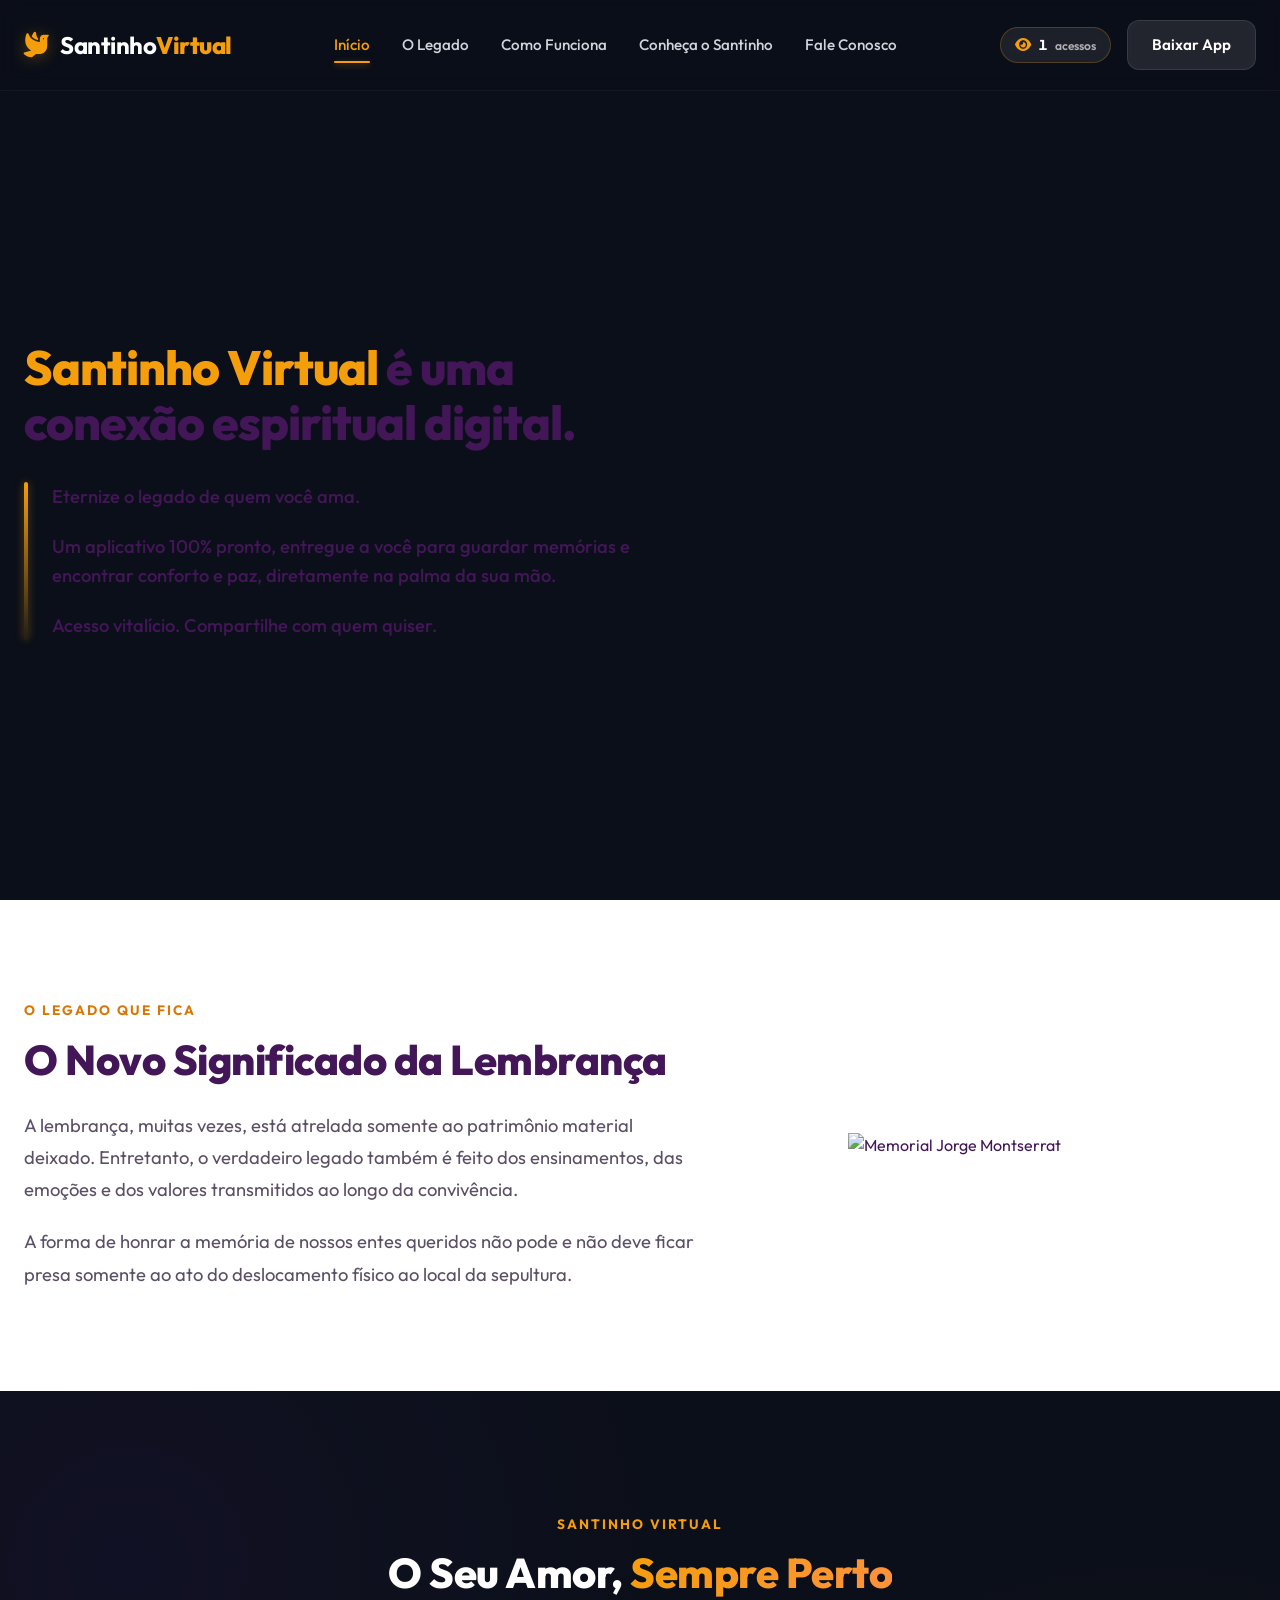
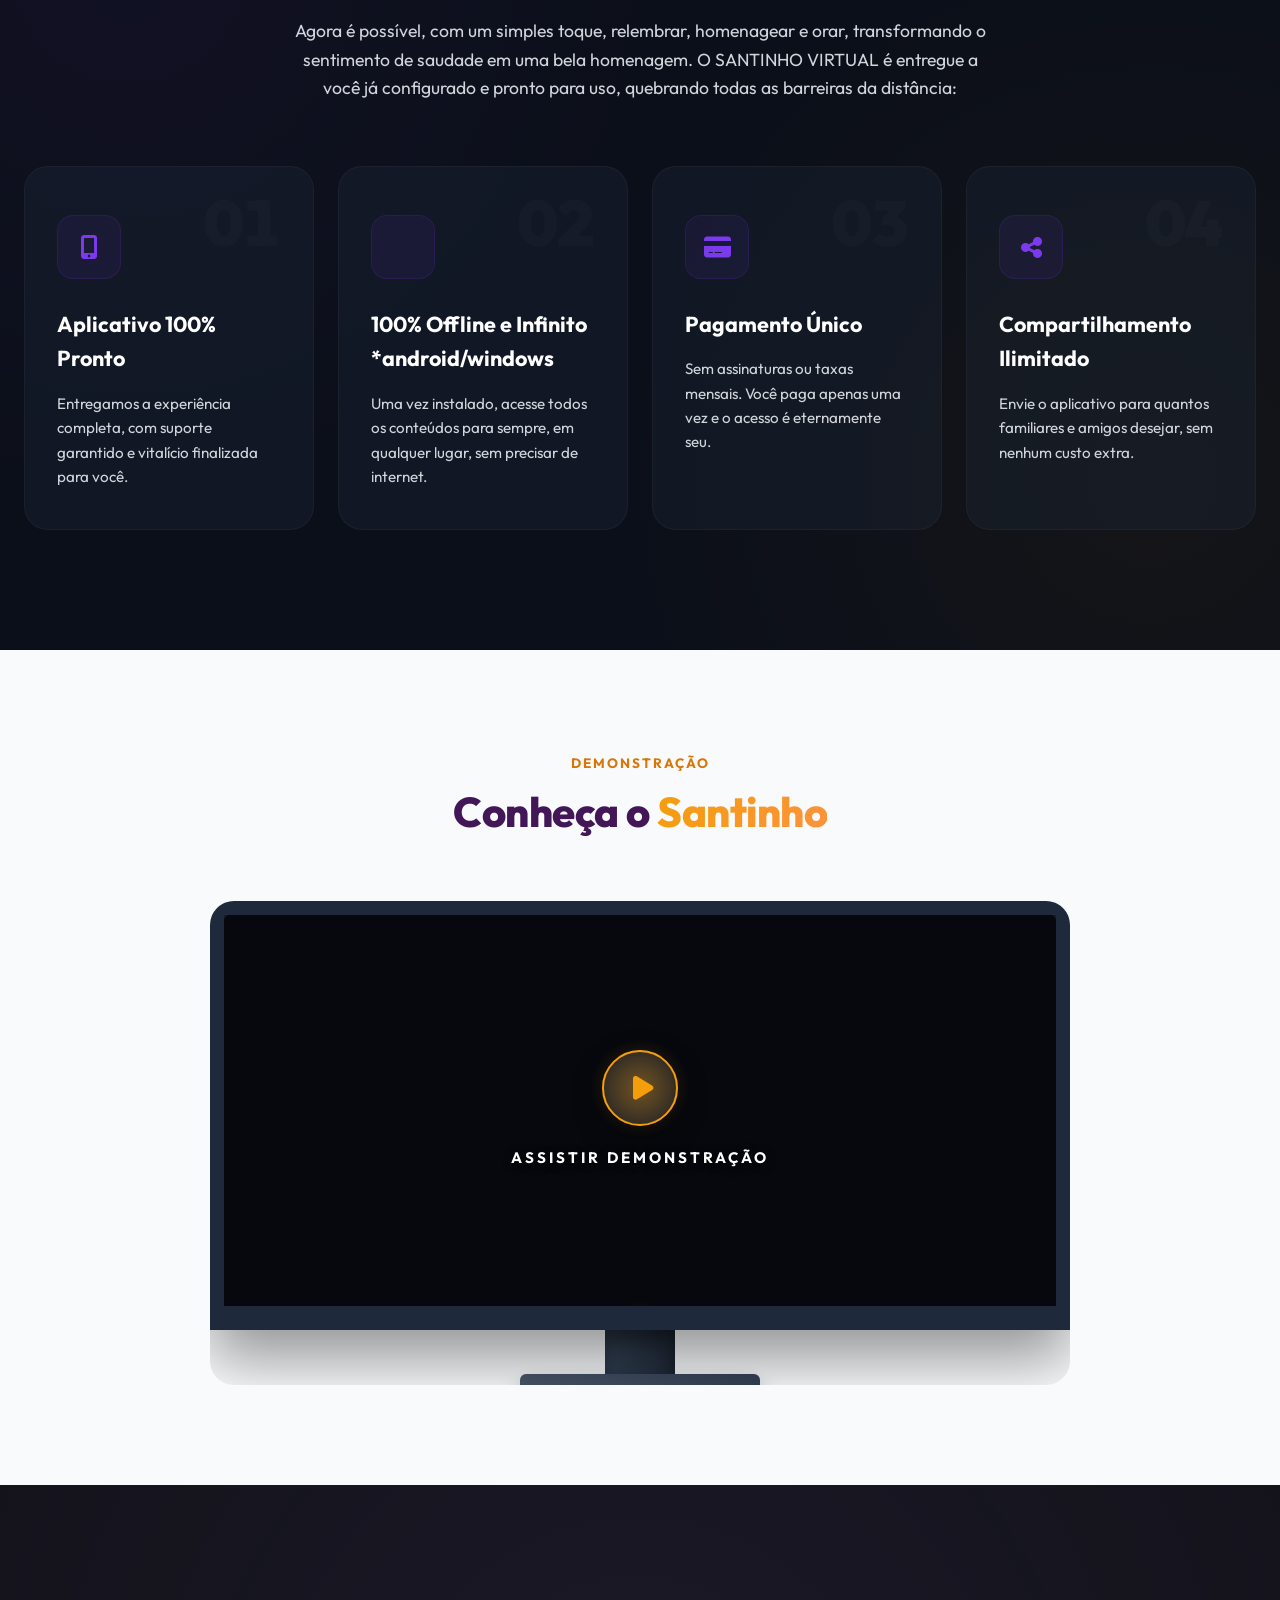
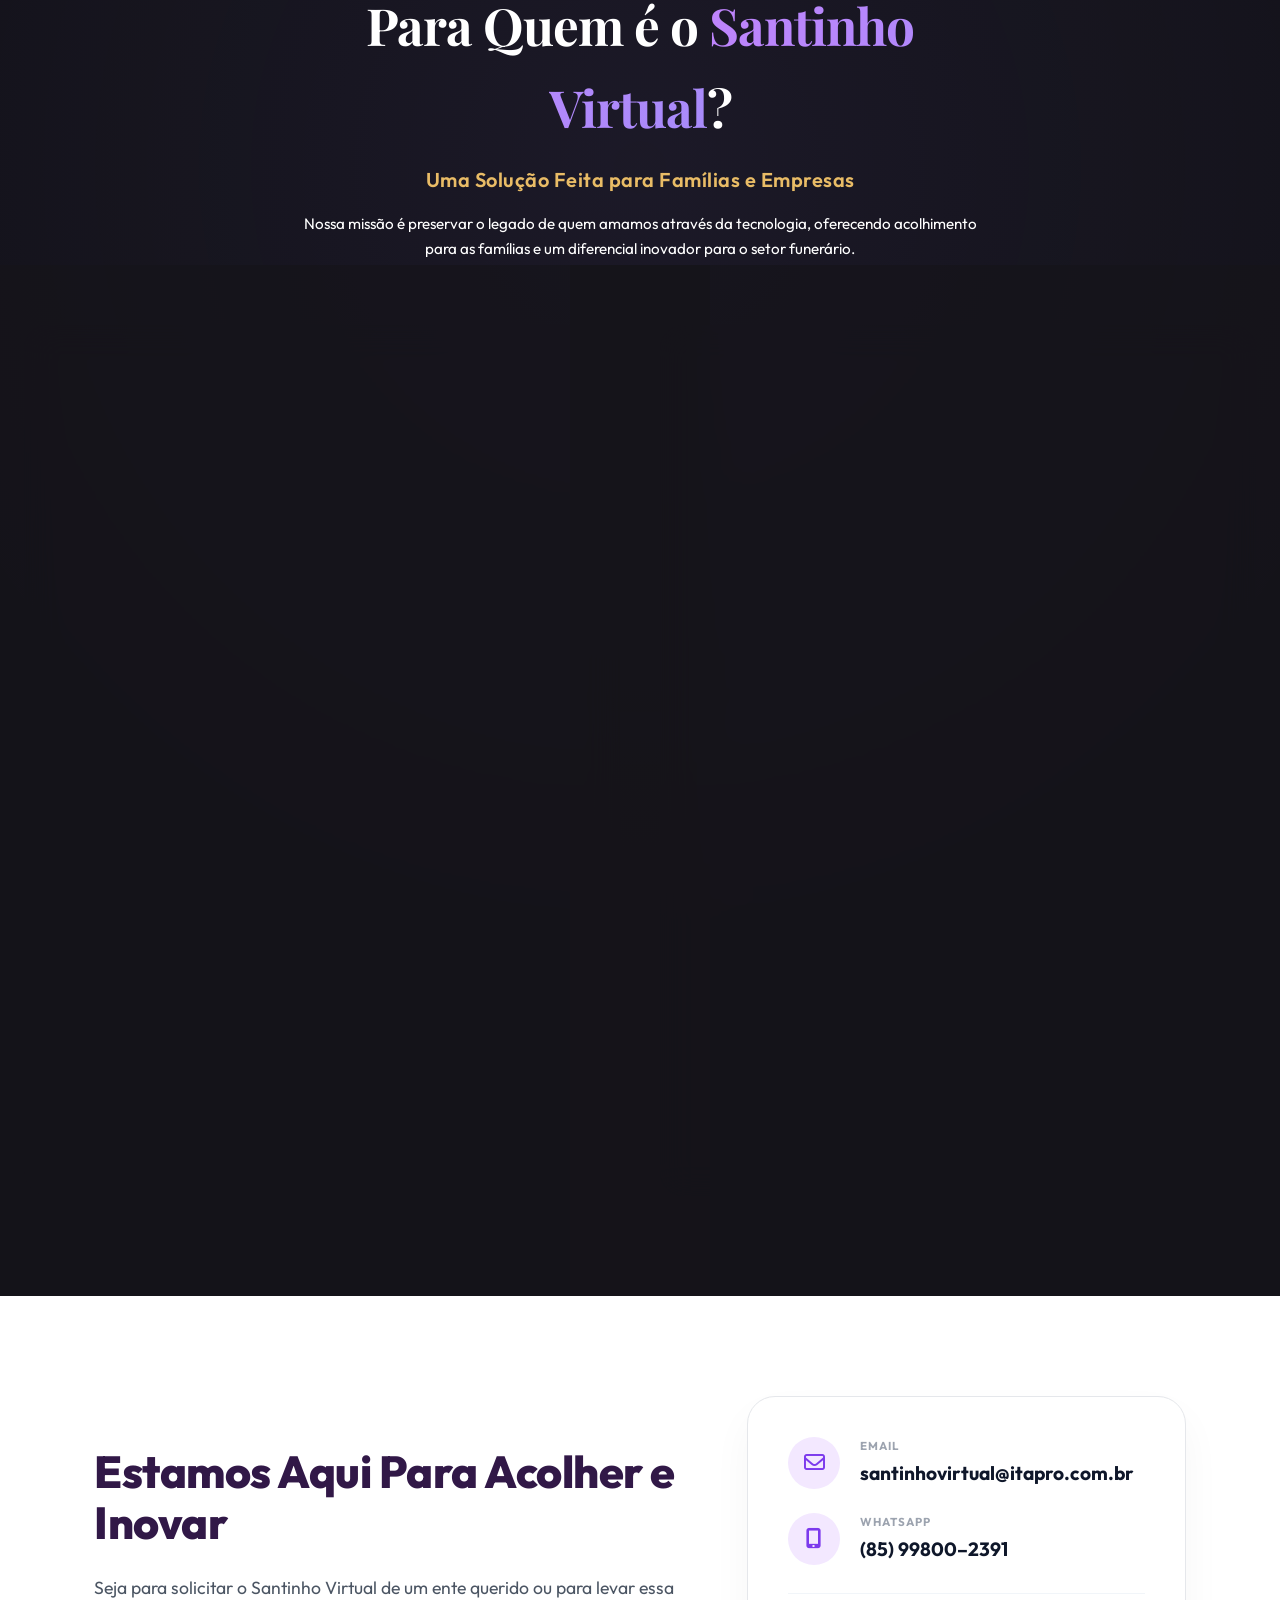
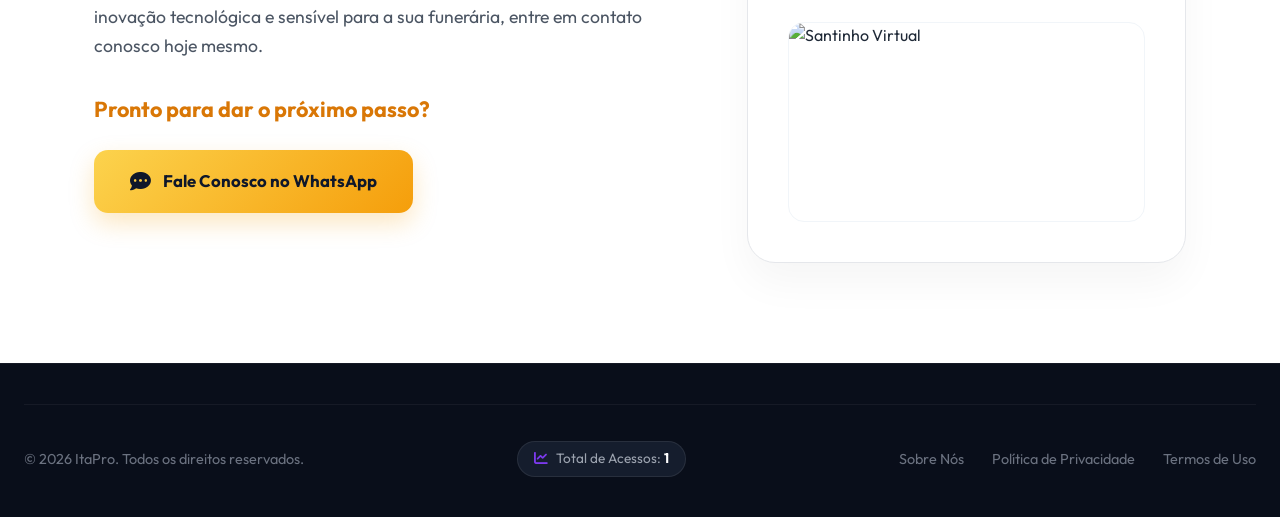
==== commit f0aba379: "Ajusta layout do modal para design perfeitamente simetrico e centralizado" ====
--- a/index.html
+++ b/index.html
@@ -16,7 +16,7 @@
     <!-- FontAwesome Icons for modern UI icons -->
     <link rel="stylesheet" href="https://cdnjs.cloudflare.com/ajax/libs/font-awesome/6.4.0/css/all.min.css">
     <!-- Stylesheet -->
-    <link rel="stylesheet" href="style.css?v=52">
+    <link rel="stylesheet" href="style.css?v=100">
 </head>
 
 <body>
@@ -381,27 +381,27 @@
                 <p>Métricas de acessos e engajamento em tempo real</p>
             </div>
             <div class="views-modal-stats">
-                <div class="stat-item">
-                    <span class="stat-value" id="modal-total-views">0</span>
-                    <span class="stat-label">Visualizações Totais</span>
-                </div>
-                <div class="stat-item">
-                    <span class="stat-value" id="modal-session-views">1</span>
-                    <span class="stat-label">Nesta Sessão</span>
-                </div>
-                <div class="stat-item">
-                    <span class="stat-value" id="modal-status-badge">Ativo <i class="fa-solid fa-circle-check" style="color: #10b981;"></i></span>
-                    <span class="stat-label">Status do Contador</span>
+                <div class="stat-hero-card">
+                    <div class="stat-hero-icon">
+                        <i class="fa-solid fa-chart-line"></i>
+                    </div>
+                    <div class="stat-hero-value" id="modal-total-views">0</div>
+                    <div class="stat-hero-label">Total de Acessos Globais</div>
+                </div>
+                
+                <div class="stat-status-pill">
+                    <span class="status-pulse-dot"></span>
+                    <span>Contador Ativo & Sincronizado em Tempo Real</span>
                 </div>
             </div>
             <div class="views-modal-footer">
-                <span class="views-modal-note"><i class="fa-solid fa-shield-halved"></i> Contagem persistente e privacidade preservada.</span>
+                <span class="views-modal-note"><i class="fa-solid fa-globe"></i> Soma unificada de acessos em Celulares, Tablets e Computadores.</span>
             </div>
         </div>
     </div>
 
     <!-- JavaScript -->
-    <script src="main.js?v=45"></script>
+    <script src="main.js?v=100"></script>
 </body>
 
 </html>
--- a/style.css
+++ b/style.css
@@ -2119,37 +2119,88 @@
 }
 
 .views-modal-stats {
-    display: grid;
-    grid-template-columns: repeat(3, 1fr);
-    gap: 12px;
+    display: flex;
+    flex-direction: column;
+    align-items: center;
+    gap: 16px;
     margin-bottom: 24px;
-}
-
-.stat-item {
-    background: rgba(255, 255, 255, 0.03);
-    border: 1px solid rgba(255, 255, 255, 0.06);
-    border-radius: 16px;
-    padding: 16px 10px;
+    width: 100%;
+}
+
+.stat-hero-card {
+    width: 100%;
+    background: linear-gradient(135deg, rgba(245, 158, 11, 0.08) 0%, rgba(124, 58, 237, 0.08) 100%);
+    border: 1px solid rgba(245, 158, 11, 0.25);
+    border-radius: 20px;
+    padding: 28px 20px;
     text-align: center;
     display: flex;
     flex-direction: column;
+    align-items: center;
     justify-content: center;
-}
-
-.stat-value {
+    box-shadow: inset 0 0 20px rgba(245, 158, 11, 0.05);
+}
+
+.stat-hero-icon {
+    width: 48px;
+    height: 48px;
+    border-radius: 50%;
+    background: rgba(245, 158, 11, 0.15);
+    border: 1px solid rgba(245, 158, 11, 0.3);
+    color: #f59e0b;
     font-size: 1.25rem;
+    display: flex;
+    align-items: center;
+    justify-content: center;
+    margin-bottom: 12px;
+}
+
+.stat-hero-value {
+    font-size: 2.6rem;
     font-weight: 800;
-    color: #f59e0b;
+    color: #ffffff;
     font-family: 'Plus Jakarta Sans', sans-serif;
-    margin-bottom: 4px;
-}
-
-.stat-label {
-    font-size: 0.72rem;
+    letter-spacing: -0.5px;
+    line-height: 1.1;
+    margin-bottom: 6px;
+    background: linear-gradient(135deg, #ffffff 30%, #f59e0b 100%);
+    -webkit-background-clip: text;
+    -webkit-text-fill-color: transparent;
+}
+
+.stat-hero-label {
+    font-size: 0.82rem;
     color: #9ca3af;
     text-transform: uppercase;
-    letter-spacing: 0.5px;
+    letter-spacing: 1.5px;
+    font-weight: 700;
+}
+
+.stat-status-pill {
+    display: inline-flex;
+    align-items: center;
+    gap: 8px;
+    background: rgba(16, 185, 129, 0.1);
+    border: 1px solid rgba(16, 185, 129, 0.25);
+    border-radius: 20px;
+    padding: 8px 16px;
+    color: #10b981;
+    font-size: 0.8rem;
     font-weight: 600;
+}
+
+.status-pulse-dot {
+    width: 8px;
+    height: 8px;
+    border-radius: 50%;
+    background: #10b981;
+    box-shadow: 0 0 8px #10b981;
+    animation: status-pulse 2s infinite;
+}
+
+@keyframes status-pulse {
+    0%, 100% { transform: scale(1); opacity: 0.8; }
+    50% { transform: scale(1.3); opacity: 1; }
 }
 
 .views-modal-footer {
@@ -2174,11 +2225,7 @@
     .views-badge .views-label {
         display: none;
     }
-    
-    .views-modal-stats {
-        grid-template-columns: 1fr;
-        gap: 10px;
-    }
-}
-
-
+}
+
+
+
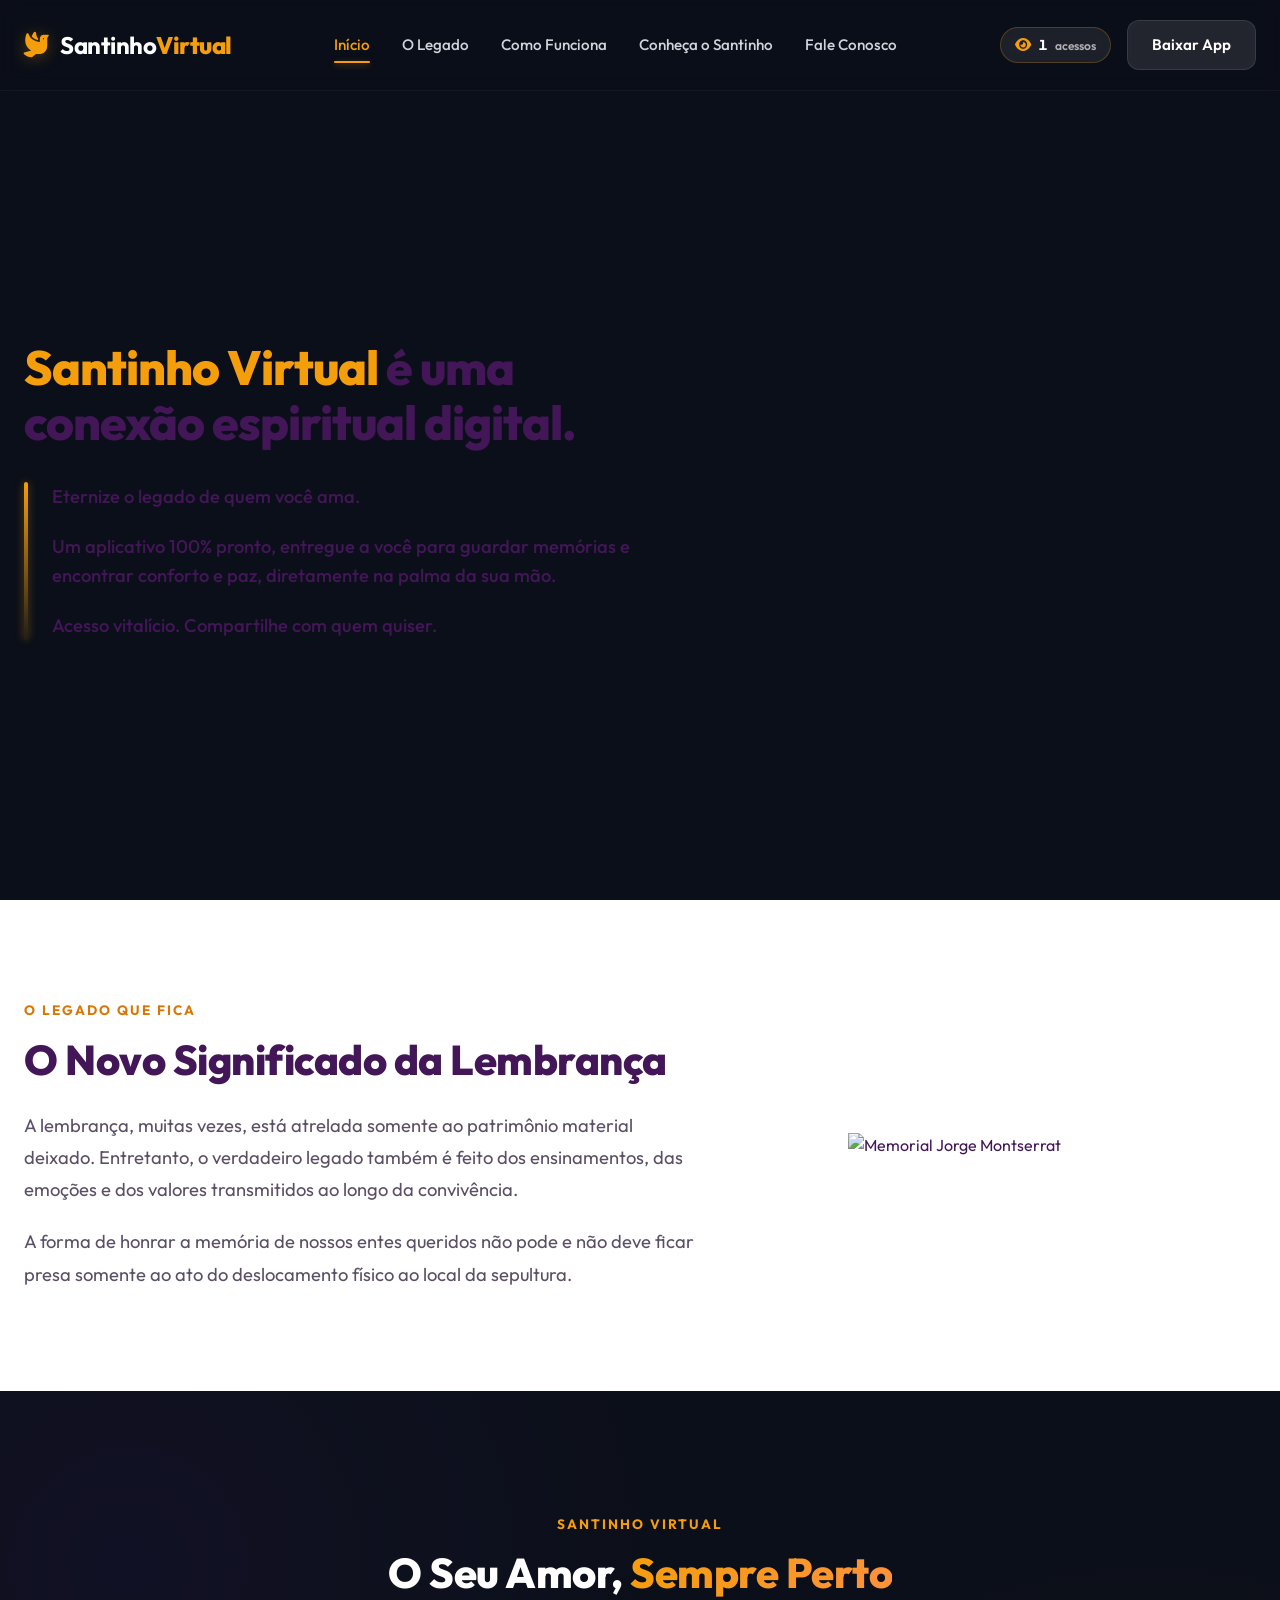
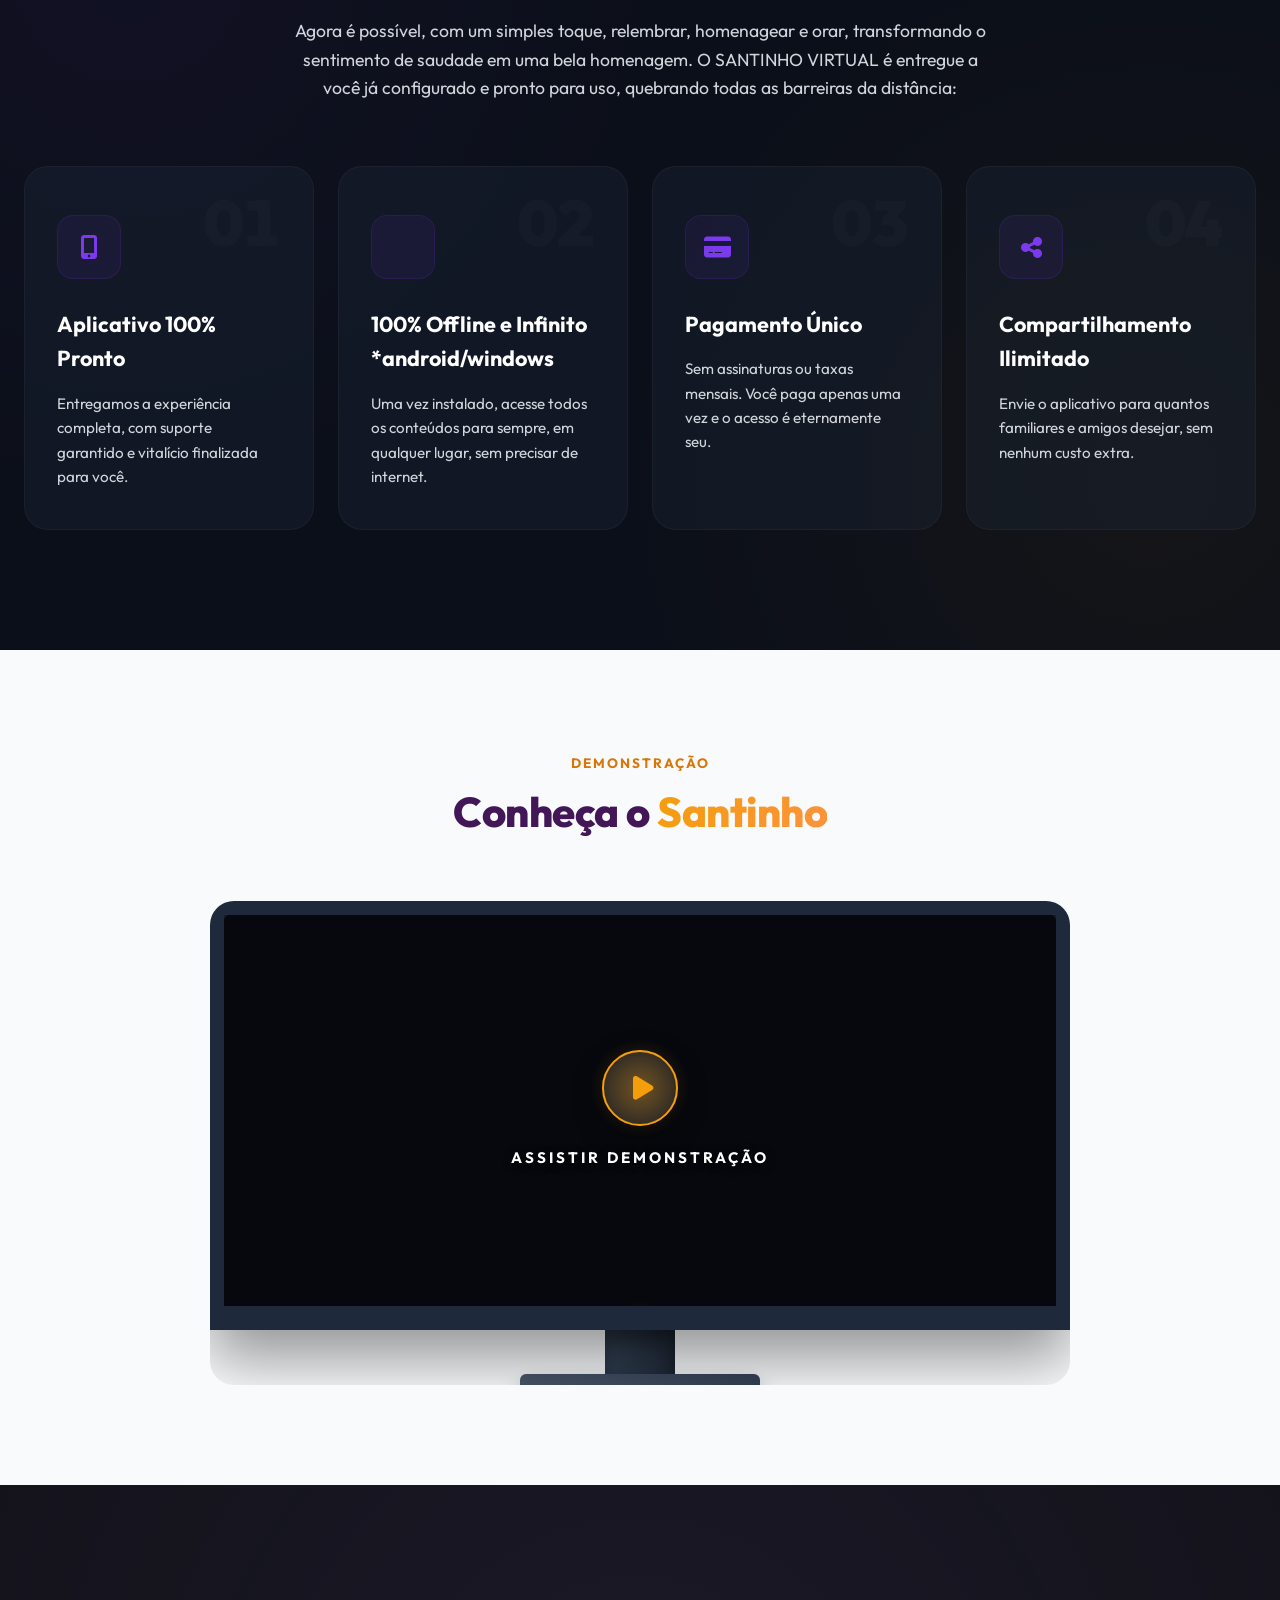
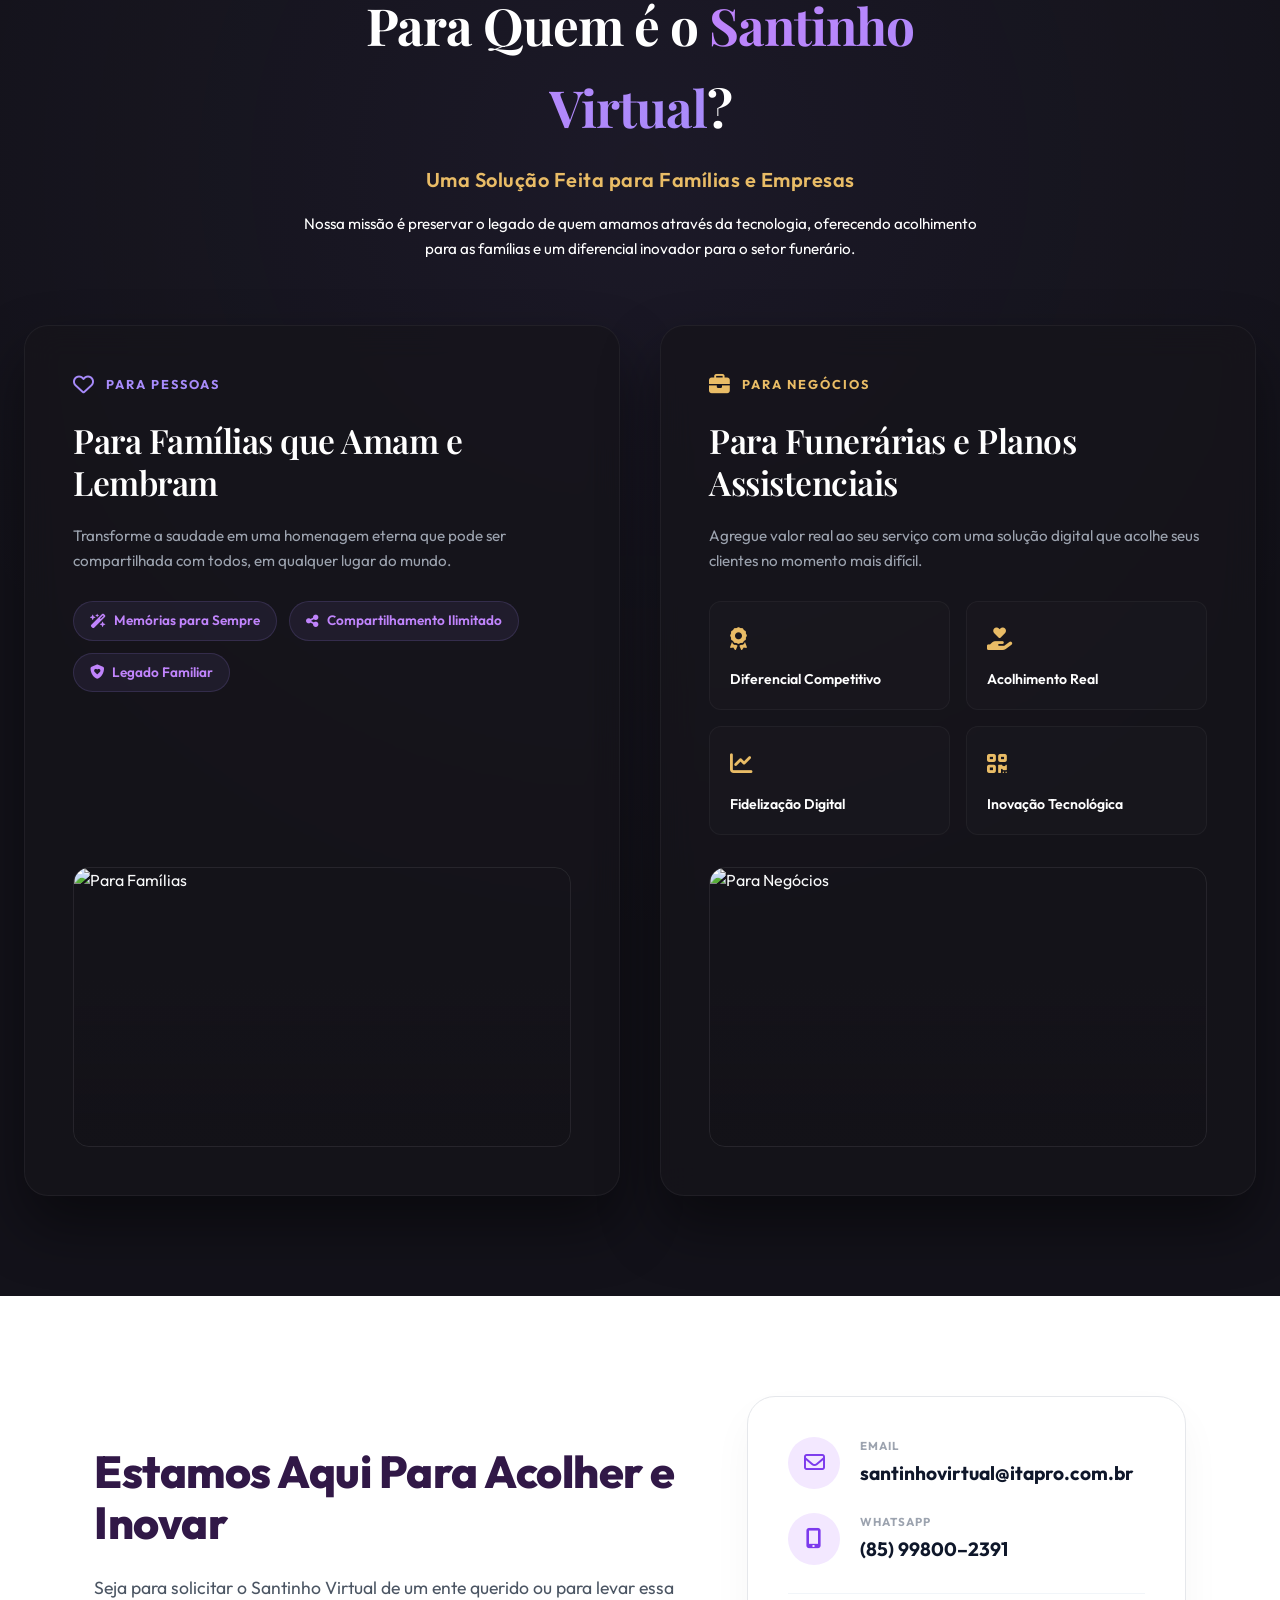
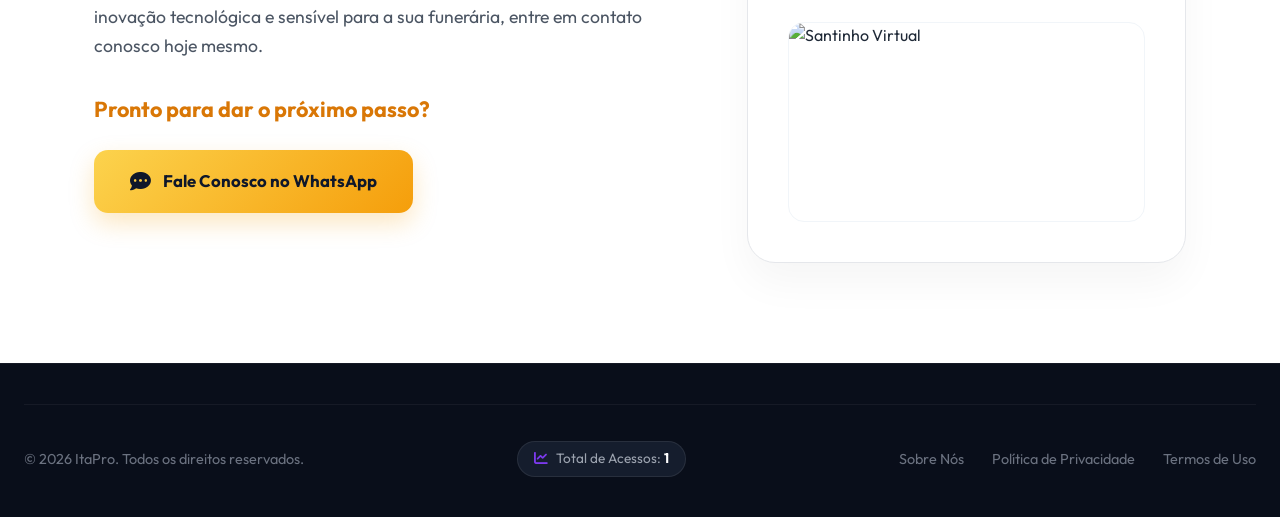
==== commit 9695f9a6: "Restaura layout anterior em 2 blocos perfeitamente centralizados e simetricos" ====
--- a/index.html
+++ b/index.html
@@ -381,17 +381,13 @@
                 <p>Métricas de acessos e engajamento em tempo real</p>
             </div>
             <div class="views-modal-stats">
-                <div class="stat-hero-card">
-                    <div class="stat-hero-icon">
-                        <i class="fa-solid fa-chart-line"></i>
-                    </div>
-                    <div class="stat-hero-value" id="modal-total-views">0</div>
-                    <div class="stat-hero-label">Total de Acessos Globais</div>
-                </div>
-                
-                <div class="stat-status-pill">
-                    <span class="status-pulse-dot"></span>
-                    <span>Contador Ativo & Sincronizado em Tempo Real</span>
+                <div class="stat-item">
+                    <span class="stat-value" id="modal-total-views">0</span>
+                    <span class="stat-label">Total de Acessos</span>
+                </div>
+                <div class="stat-item">
+                    <span class="stat-value" id="modal-status-badge">Ativo <i class="fa-solid fa-circle-check" style="color: #10b981;"></i></span>
+                    <span class="stat-label">Status do Contador</span>
                 </div>
             </div>
             <div class="views-modal-footer">
--- a/style.css
+++ b/style.css
@@ -2119,88 +2119,47 @@
 }
 
 .views-modal-stats {
-    display: flex;
-    flex-direction: column;
-    align-items: center;
+    display: grid;
+    grid-template-columns: repeat(2, 1fr);
     gap: 16px;
     margin-bottom: 24px;
     width: 100%;
 }
 
-.stat-hero-card {
-    width: 100%;
-    background: linear-gradient(135deg, rgba(245, 158, 11, 0.08) 0%, rgba(124, 58, 237, 0.08) 100%);
-    border: 1px solid rgba(245, 158, 11, 0.25);
-    border-radius: 20px;
-    padding: 28px 20px;
+.stat-item {
+    background: rgba(255, 255, 255, 0.03);
+    border: 1px solid rgba(245, 158, 11, 0.2);
+    border-radius: 18px;
+    padding: 22px 14px;
     text-align: center;
     display: flex;
     flex-direction: column;
     align-items: center;
     justify-content: center;
-    box-shadow: inset 0 0 20px rgba(245, 158, 11, 0.05);
-}
-
-.stat-hero-icon {
-    width: 48px;
-    height: 48px;
-    border-radius: 50%;
-    background: rgba(245, 158, 11, 0.15);
-    border: 1px solid rgba(245, 158, 11, 0.3);
+    transition: all 0.3s ease;
+}
+
+.stat-item:hover {
+    background: rgba(255, 255, 255, 0.06);
+    border-color: rgba(245, 158, 11, 0.45);
+    transform: translateY(-2px);
+}
+
+.stat-value {
+    font-size: 1.6rem;
+    font-weight: 800;
     color: #f59e0b;
-    font-size: 1.25rem;
-    display: flex;
-    align-items: center;
-    justify-content: center;
-    margin-bottom: 12px;
-}
-
-.stat-hero-value {
-    font-size: 2.6rem;
-    font-weight: 800;
-    color: #ffffff;
     font-family: 'Plus Jakarta Sans', sans-serif;
+    margin-bottom: 6px;
     letter-spacing: -0.5px;
-    line-height: 1.1;
-    margin-bottom: 6px;
-    background: linear-gradient(135deg, #ffffff 30%, #f59e0b 100%);
-    -webkit-background-clip: text;
-    -webkit-text-fill-color: transparent;
-}
-
-.stat-hero-label {
-    font-size: 0.82rem;
+}
+
+.stat-label {
+    font-size: 0.75rem;
     color: #9ca3af;
     text-transform: uppercase;
-    letter-spacing: 1.5px;
+    letter-spacing: 0.8px;
     font-weight: 700;
-}
-
-.stat-status-pill {
-    display: inline-flex;
-    align-items: center;
-    gap: 8px;
-    background: rgba(16, 185, 129, 0.1);
-    border: 1px solid rgba(16, 185, 129, 0.25);
-    border-radius: 20px;
-    padding: 8px 16px;
-    color: #10b981;
-    font-size: 0.8rem;
-    font-weight: 600;
-}
-
-.status-pulse-dot {
-    width: 8px;
-    height: 8px;
-    border-radius: 50%;
-    background: #10b981;
-    box-shadow: 0 0 8px #10b981;
-    animation: status-pulse 2s infinite;
-}
-
-@keyframes status-pulse {
-    0%, 100% { transform: scale(1); opacity: 0.8; }
-    50% { transform: scale(1.3); opacity: 1; }
 }
 
 .views-modal-footer {
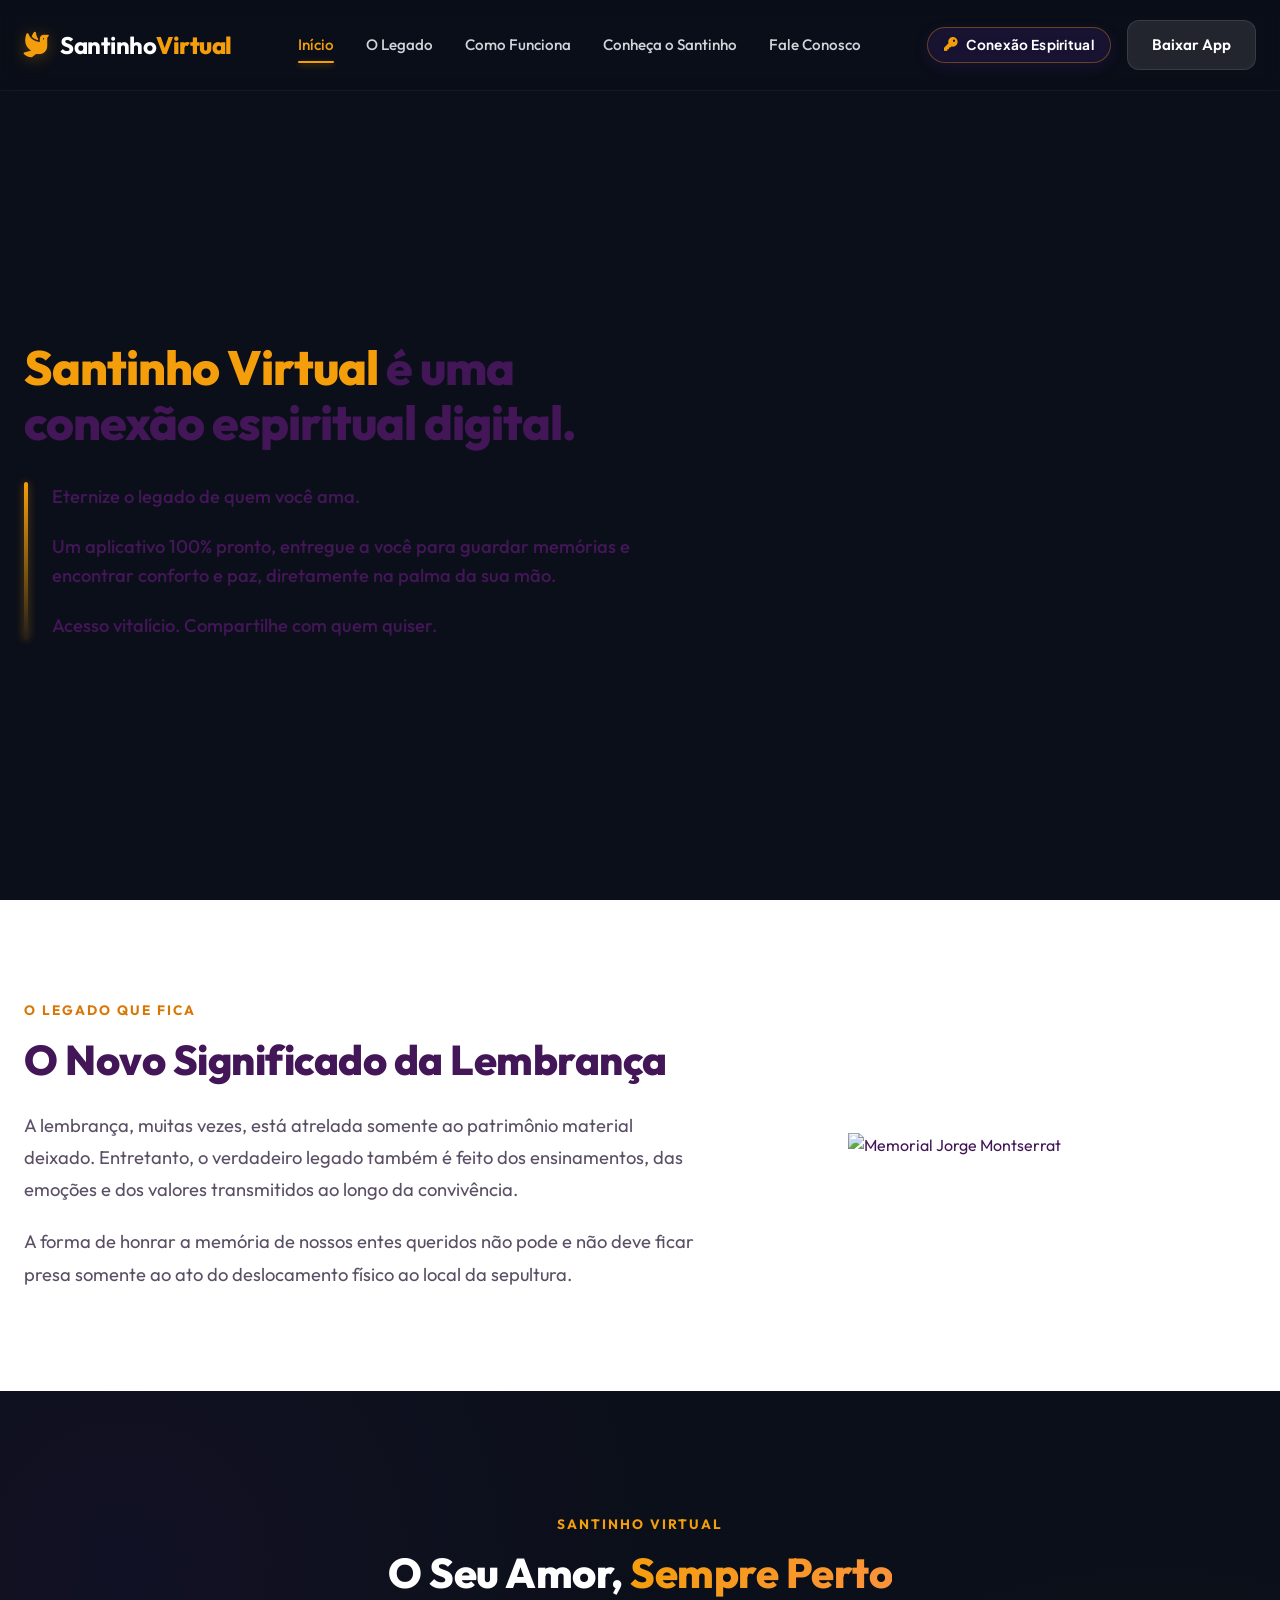
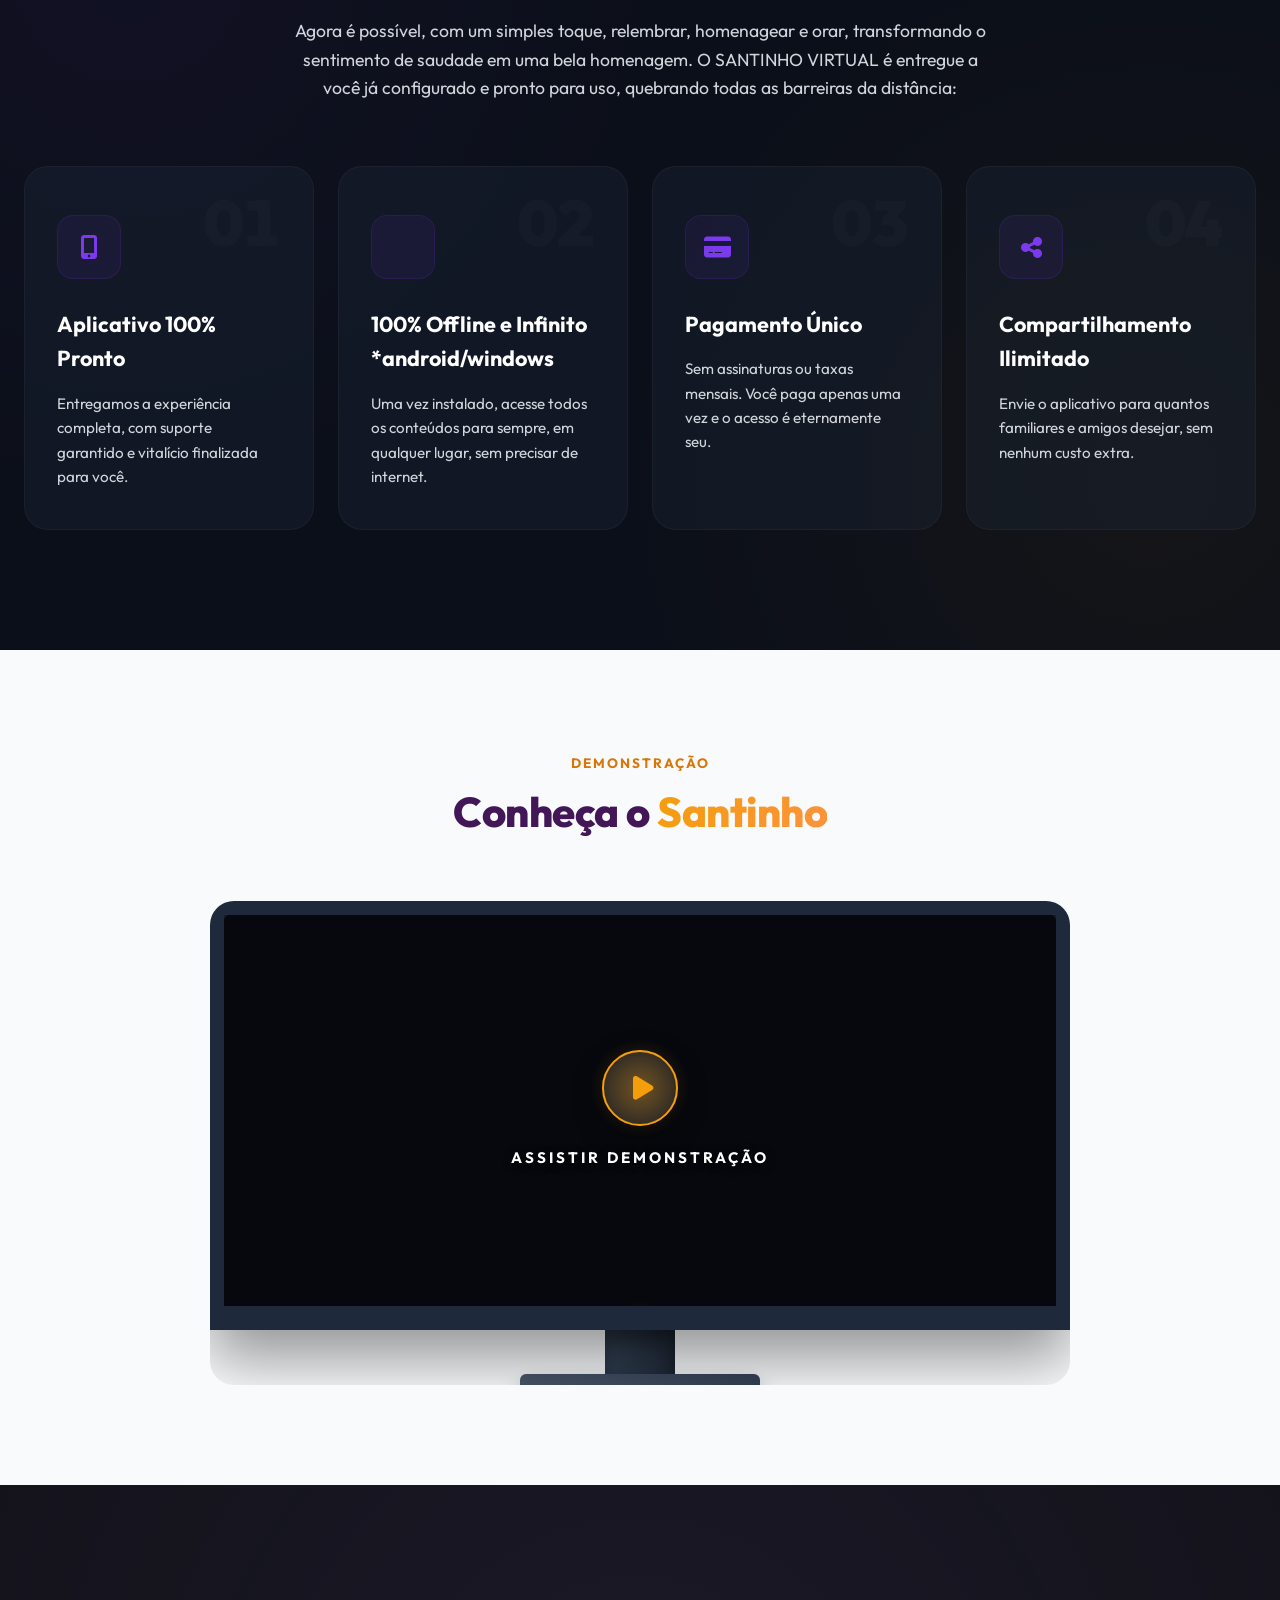
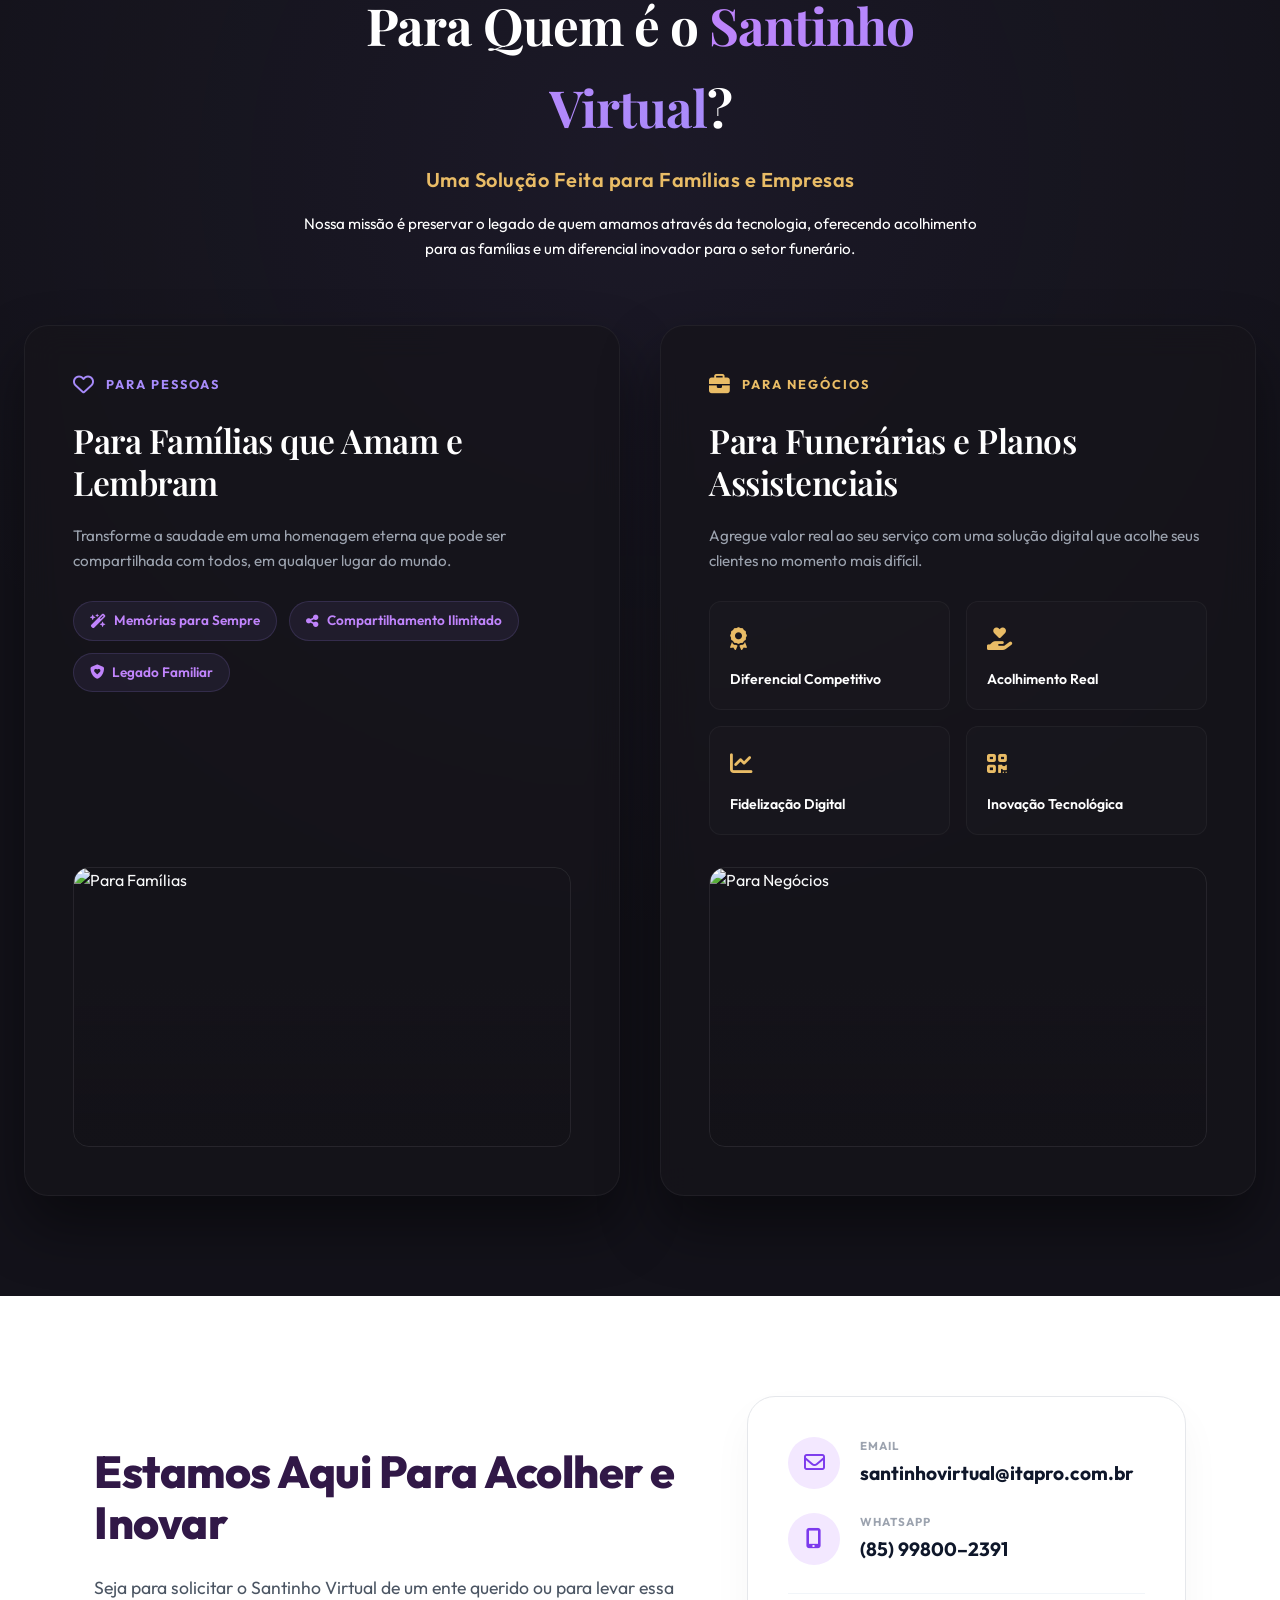
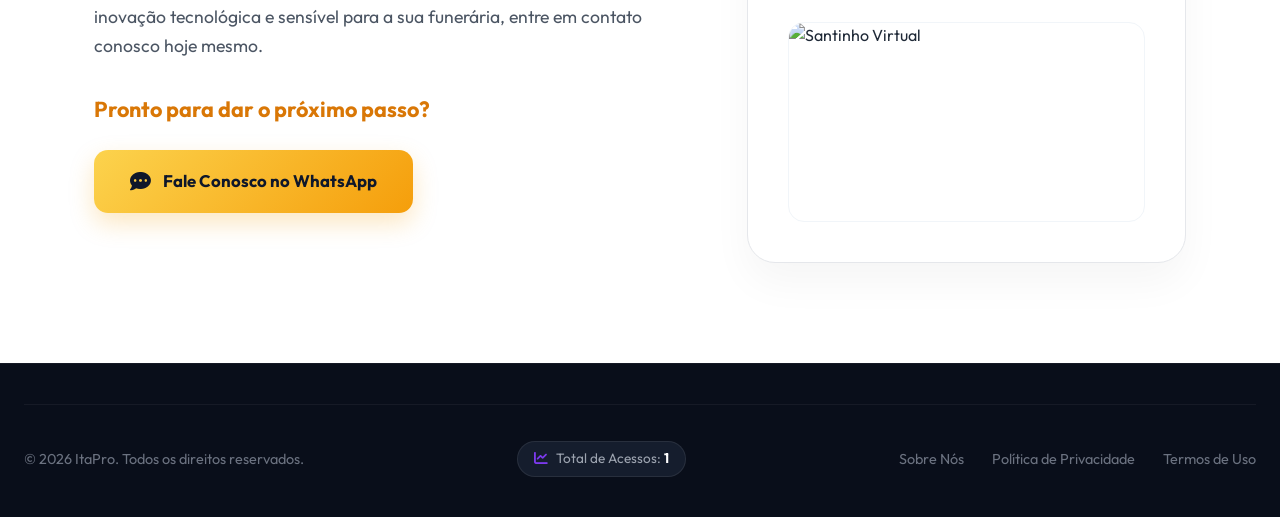
==== commit 9fe70a35: "Transforma caixa do topo em palavra-chave dinamica do Supabase e mantem contador no rodape" ====
--- a/index.html
+++ b/index.html
@@ -36,10 +36,9 @@
                 <a href="#contato" class="nav-link">Fale Conosco</a>
             </nav>
             <div class="header-cta">
-                <div class="views-badge" id="views-badge" title="Clique para ver estatísticas completas">
-                    <i class="fa-solid fa-eye views-icon"></i>
-                    <span id="visit-count" class="views-count">0</span>
-                    <span class="views-label">acessos</span>
+                <div class="keyword-badge" id="keyword-badge" title="Palavra-chave em destaque (configurada no banco de dados)">
+                    <i class="fa-solid fa-key keyword-icon"></i>
+                    <span id="keyword-text" class="keyword-text">Conexão Espiritual</span>
                 </div>
                 <a href="#baixar" class="btn btn-secondary">Baixar App</a>
             </div>
@@ -397,7 +396,11 @@
     </div>
 
     <!-- JavaScript -->
-    <script src="main.js?v=100"></script>
+    <script>
+        window.SUPABASE_URL = 'https://lueblrcuerycimfpcvba.supabase.co';
+        window.SUPABASE_ANON_KEY = 'sb_publishable_ZS-lMiuwtye0pdPCrCWSfg_080MLBxx';
+    </script>
+    <script src="main.js?v=101"></script>
 </body>
 
 </html>
--- a/style.css
+++ b/style.css
@@ -1944,54 +1944,47 @@
     gap: 16px;
 }
 
-.views-badge {
+.keyword-badge {
     display: inline-flex;
     align-items: center;
     gap: 8px;
-    background: rgba(255, 255, 255, 0.08);
+    background: rgba(124, 58, 237, 0.12);
     backdrop-filter: blur(10px);
     -webkit-backdrop-filter: blur(10px);
-    border: 1px solid rgba(245, 158, 11, 0.25);
+    border: 1px solid rgba(245, 158, 11, 0.35);
     border-radius: 20px;
-    padding: 6px 14px;
+    padding: 6px 16px;
     color: #f1f5f9;
     font-size: 0.85rem;
     font-weight: 600;
-    cursor: pointer;
     transition: all 0.3s cubic-bezier(0.16, 1, 0.3, 1);
     user-select: none;
-}
-
-.views-badge:hover {
-    background: rgba(245, 158, 11, 0.15);
+    box-shadow: 0 4px 15px rgba(124, 58, 237, 0.12);
+}
+
+.keyword-badge:hover {
+    background: rgba(245, 158, 11, 0.18);
     border-color: rgba(245, 158, 11, 0.6);
     transform: translateY(-2px);
-    box-shadow: 0 4px 15px rgba(245, 158, 11, 0.25);
-}
-
-.views-badge .views-icon {
+    box-shadow: 0 6px 20px rgba(245, 158, 11, 0.25);
+}
+
+.keyword-badge .keyword-icon {
     color: #f59e0b;
-    font-size: 0.9rem;
-    animation: views-pulse 2.5s ease-in-out infinite;
-}
-
-@keyframes views-pulse {
-    0%, 100% { opacity: 0.7; transform: scale(1); }
-    50% { opacity: 1; transform: scale(1.15); }
-}
-
-.views-badge .views-count {
-    font-weight: 800;
+    font-size: 0.85rem;
+    animation: keyword-glow 3s ease-in-out infinite;
+}
+
+@keyframes keyword-glow {
+    0%, 100% { opacity: 0.8; transform: scale(1); }
+    50% { opacity: 1; color: #fbbf24; transform: scale(1.15); }
+}
+
+.keyword-badge .keyword-text {
+    font-weight: 700;
     color: #ffffff;
-    font-variant-numeric: tabular-nums;
     font-family: 'Plus Jakarta Sans', sans-serif;
-    letter-spacing: 0.5px;
-}
-
-.views-badge .views-label {
-    font-size: 0.75rem;
-    color: rgba(255, 255, 255, 0.65);
-    text-transform: lowercase;
+    letter-spacing: 0.3px;
 }
 
 /* Footer Indicator */
